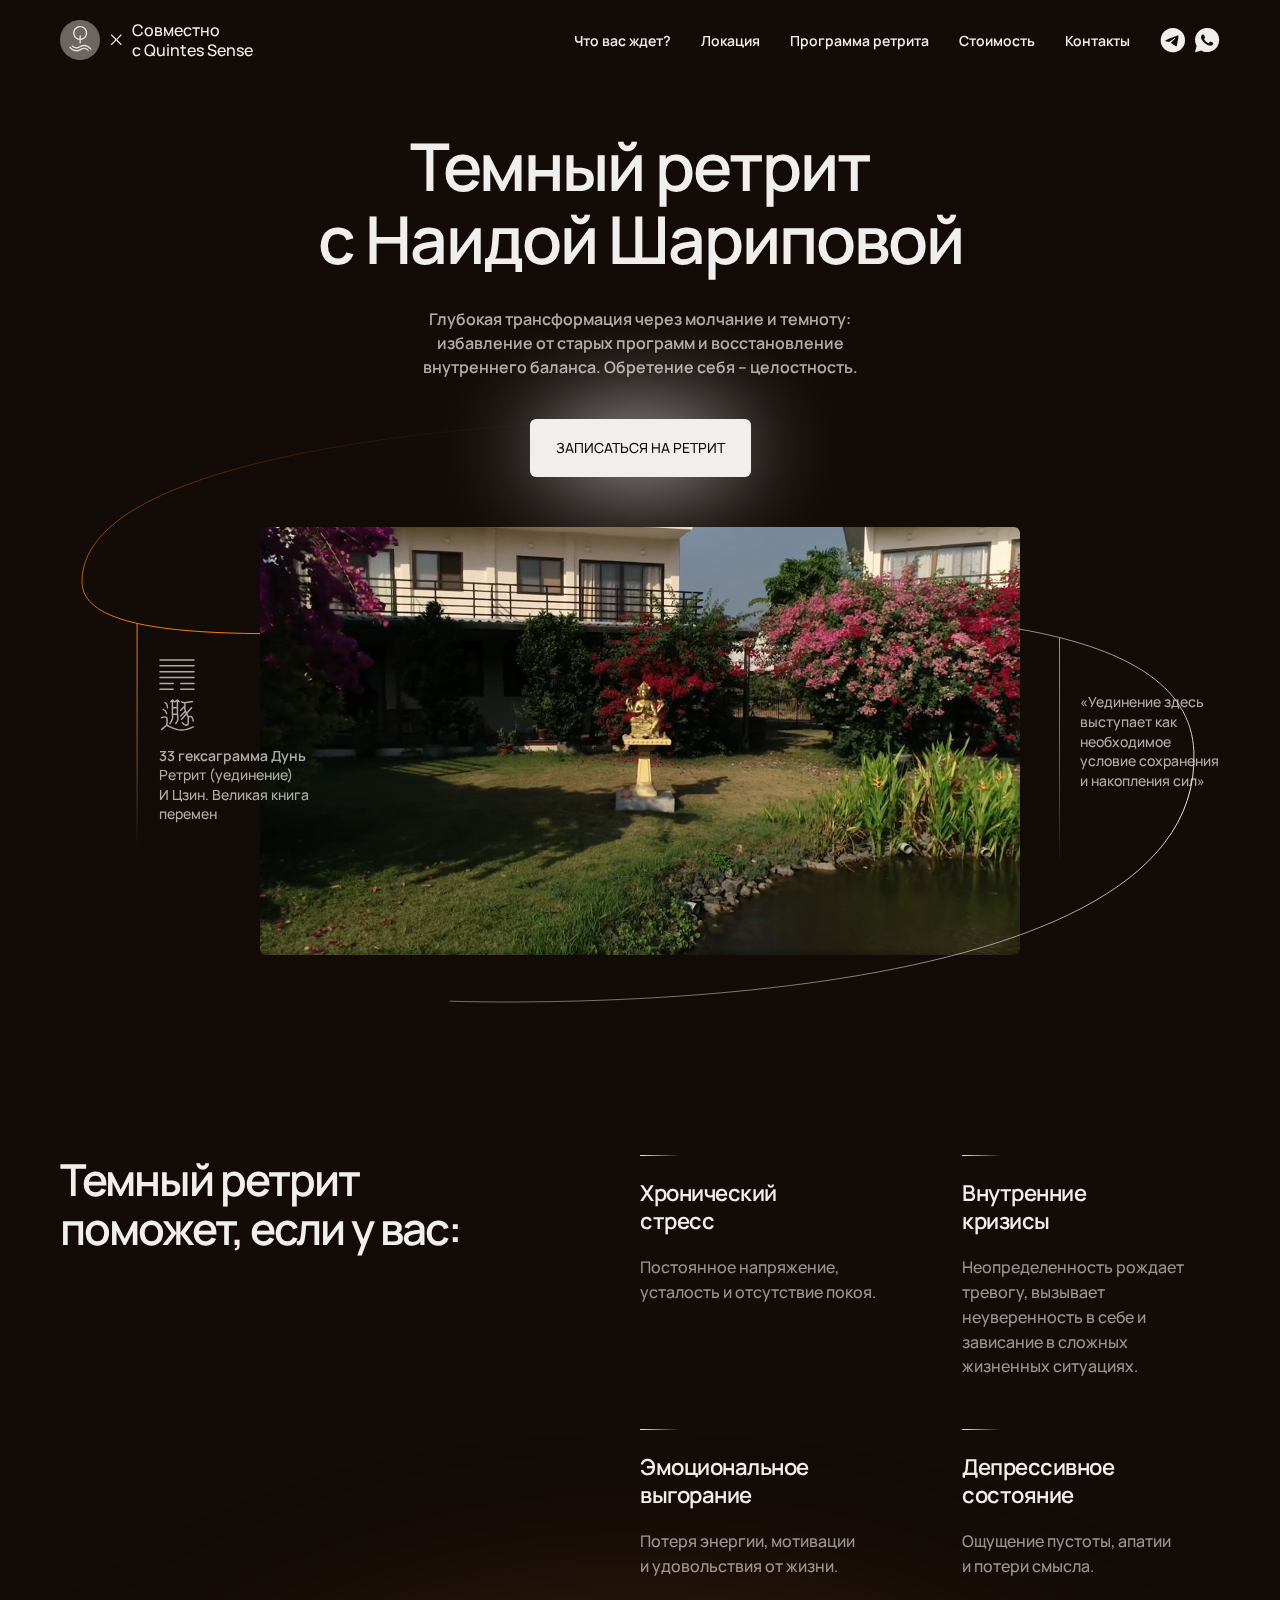
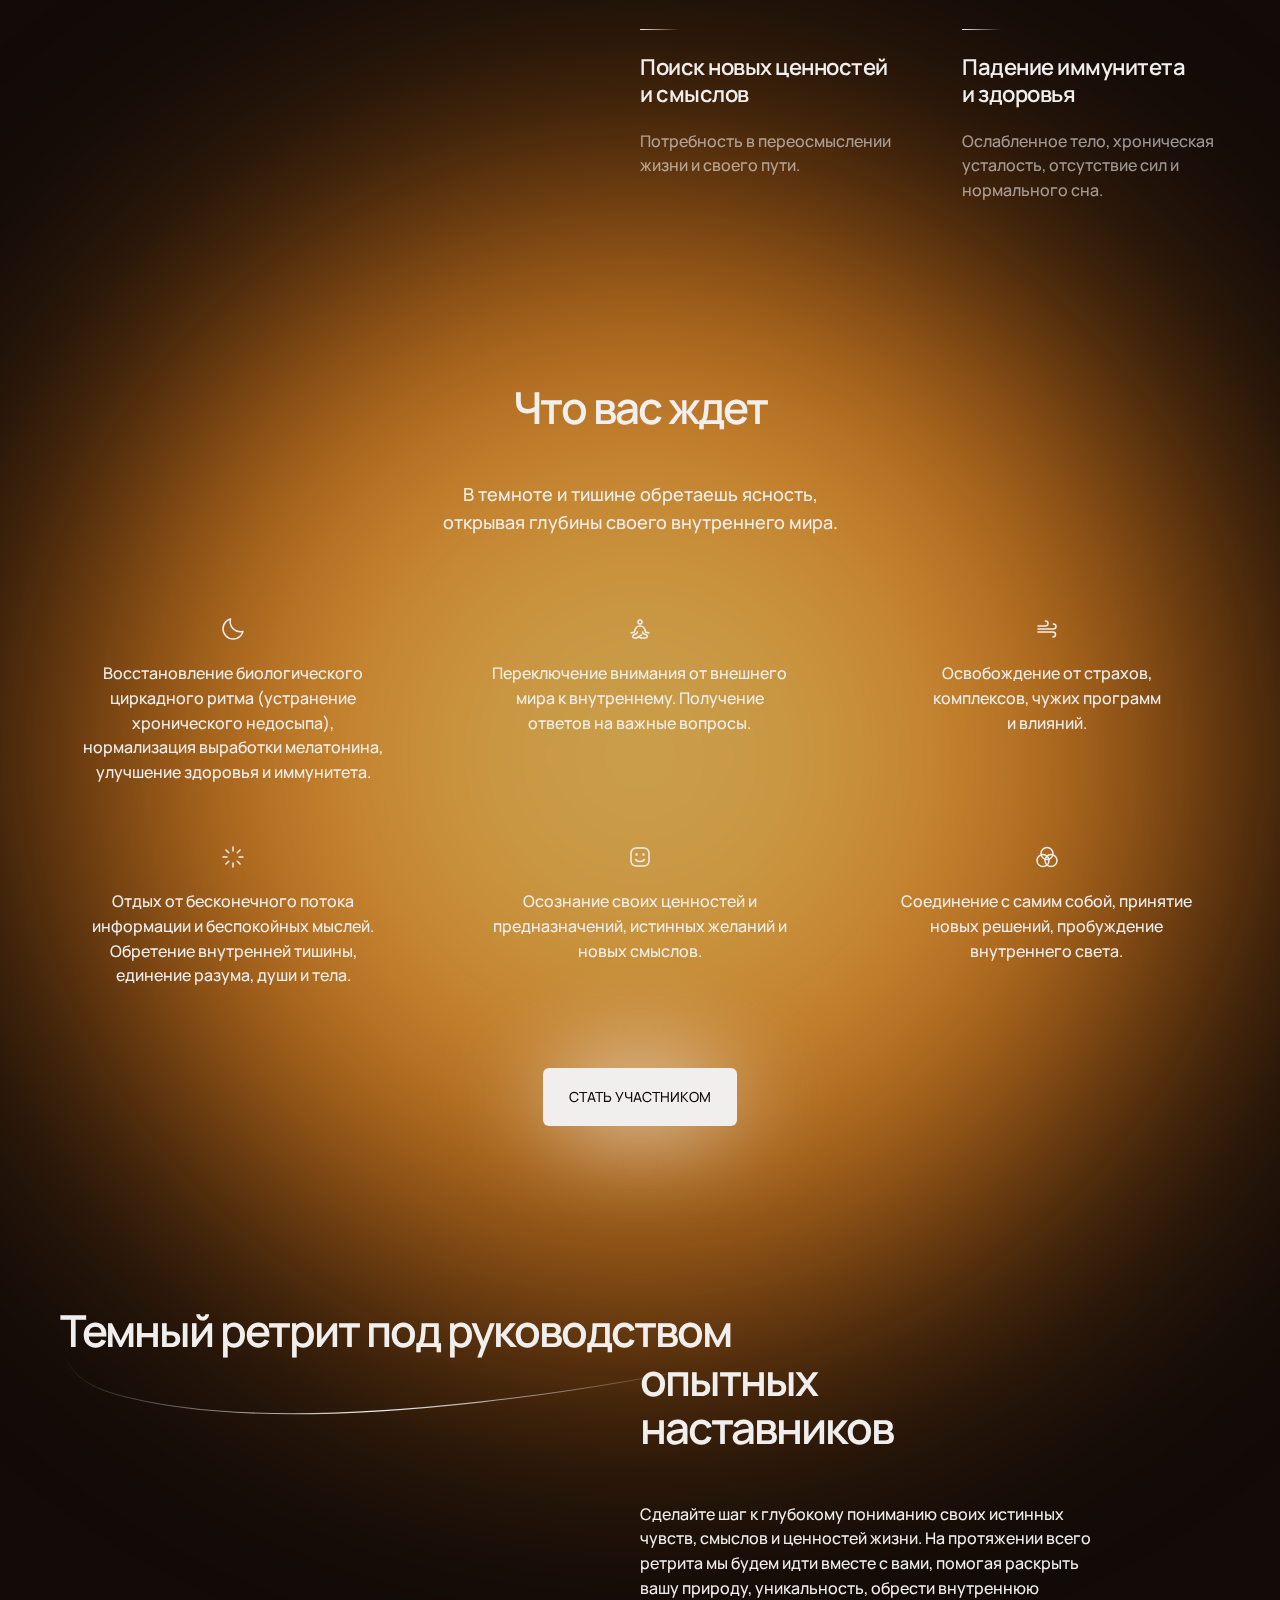
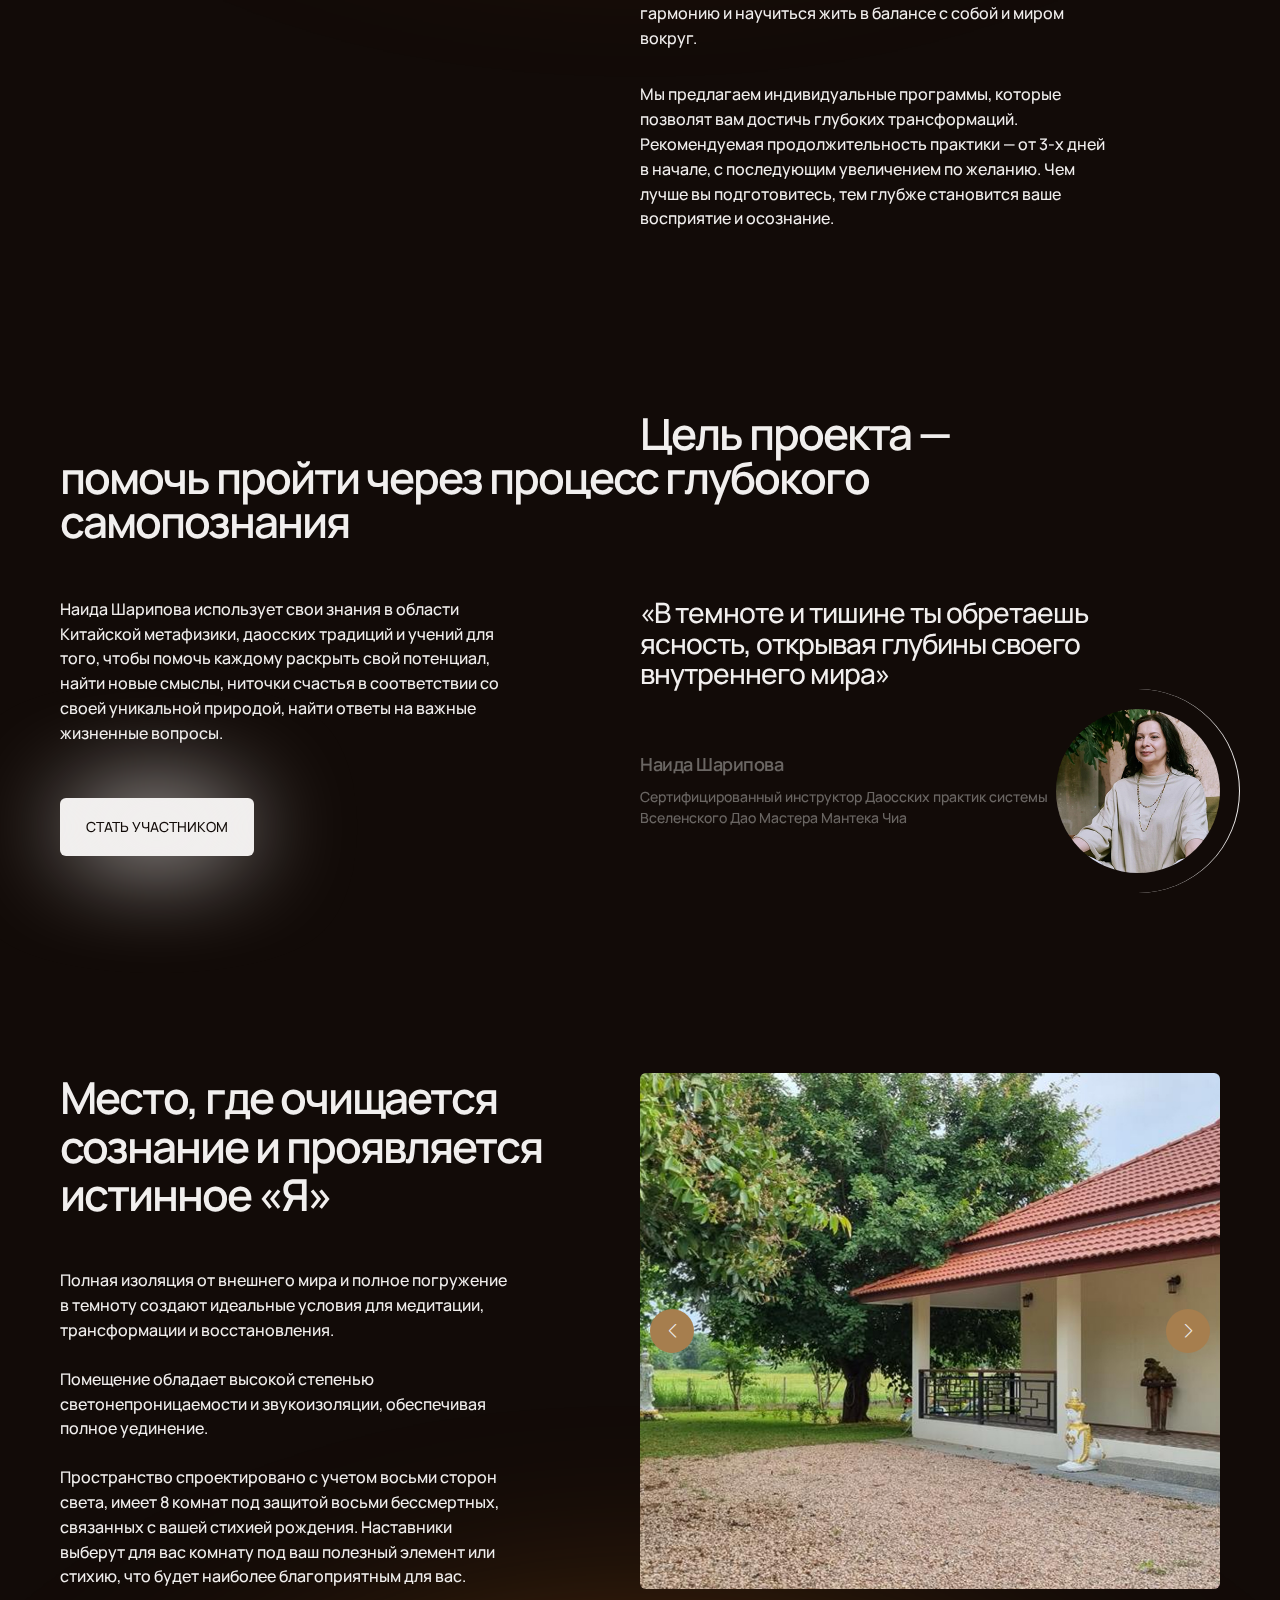
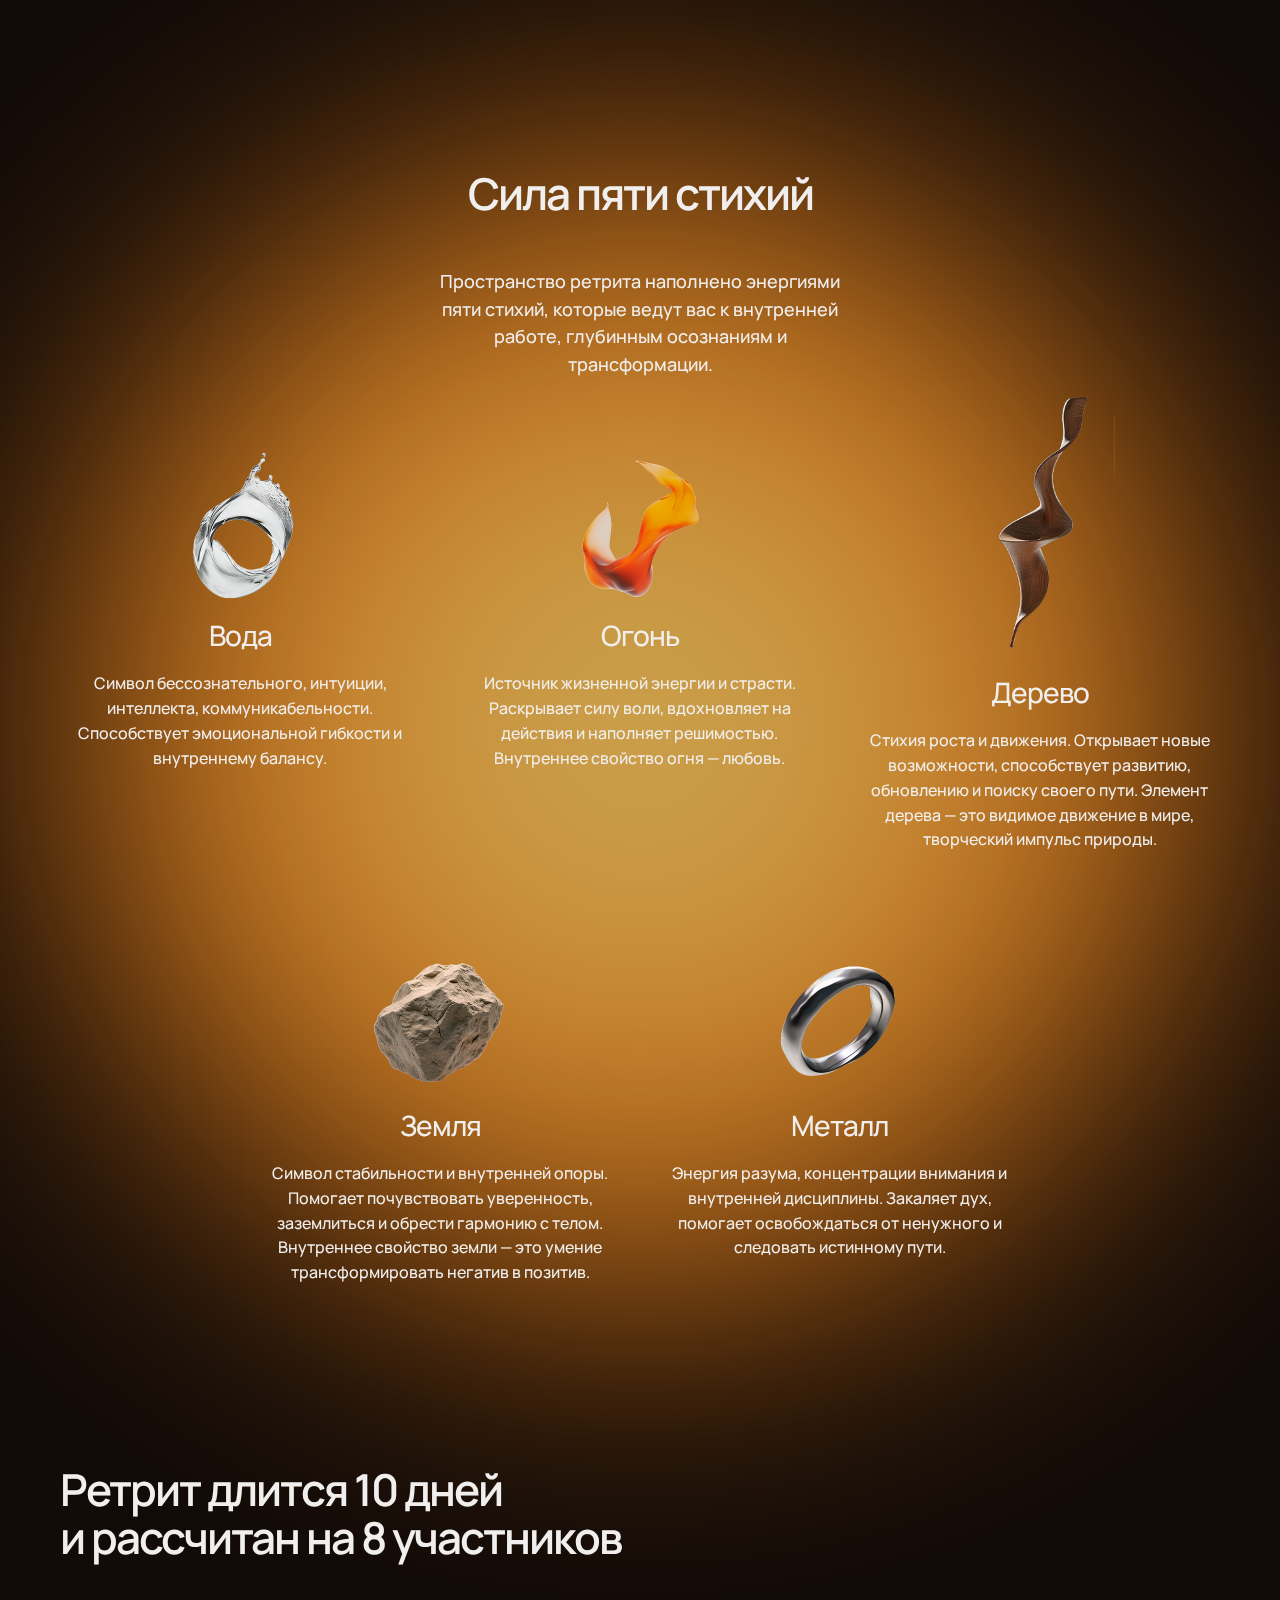
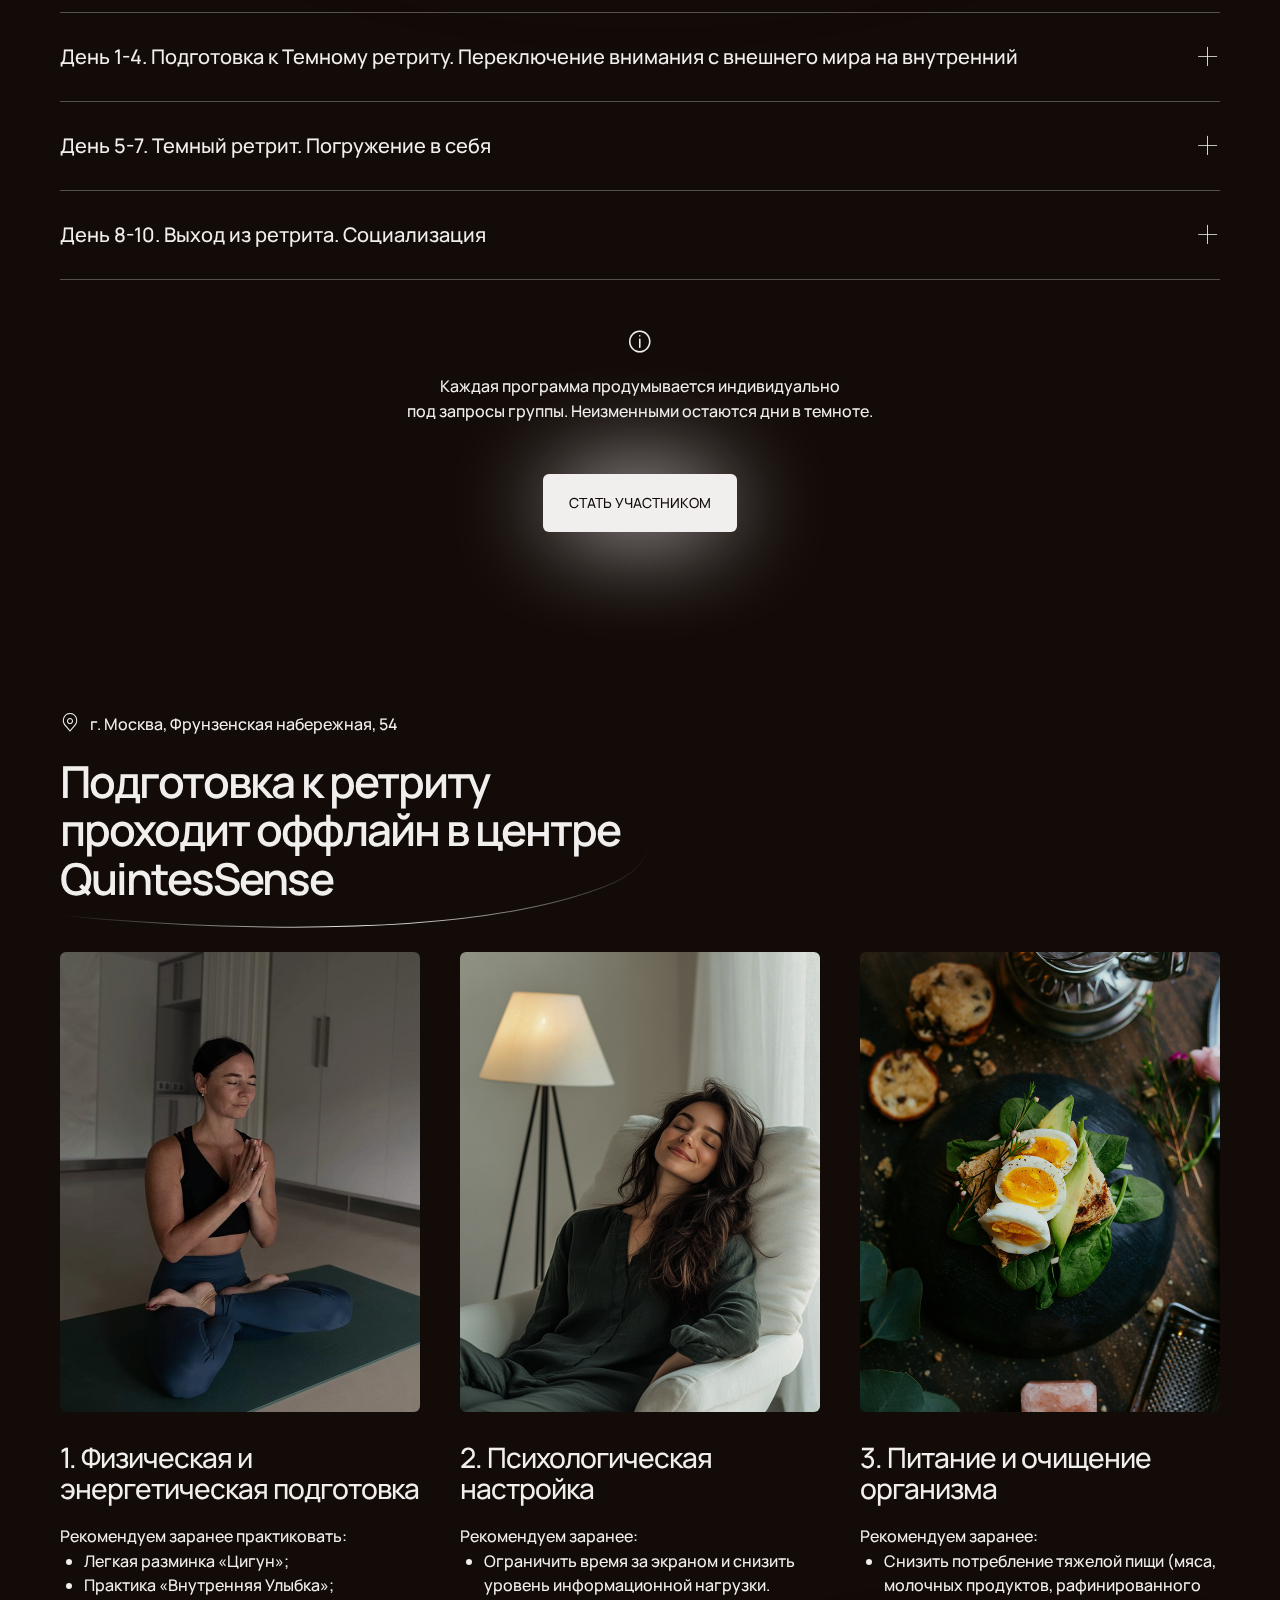
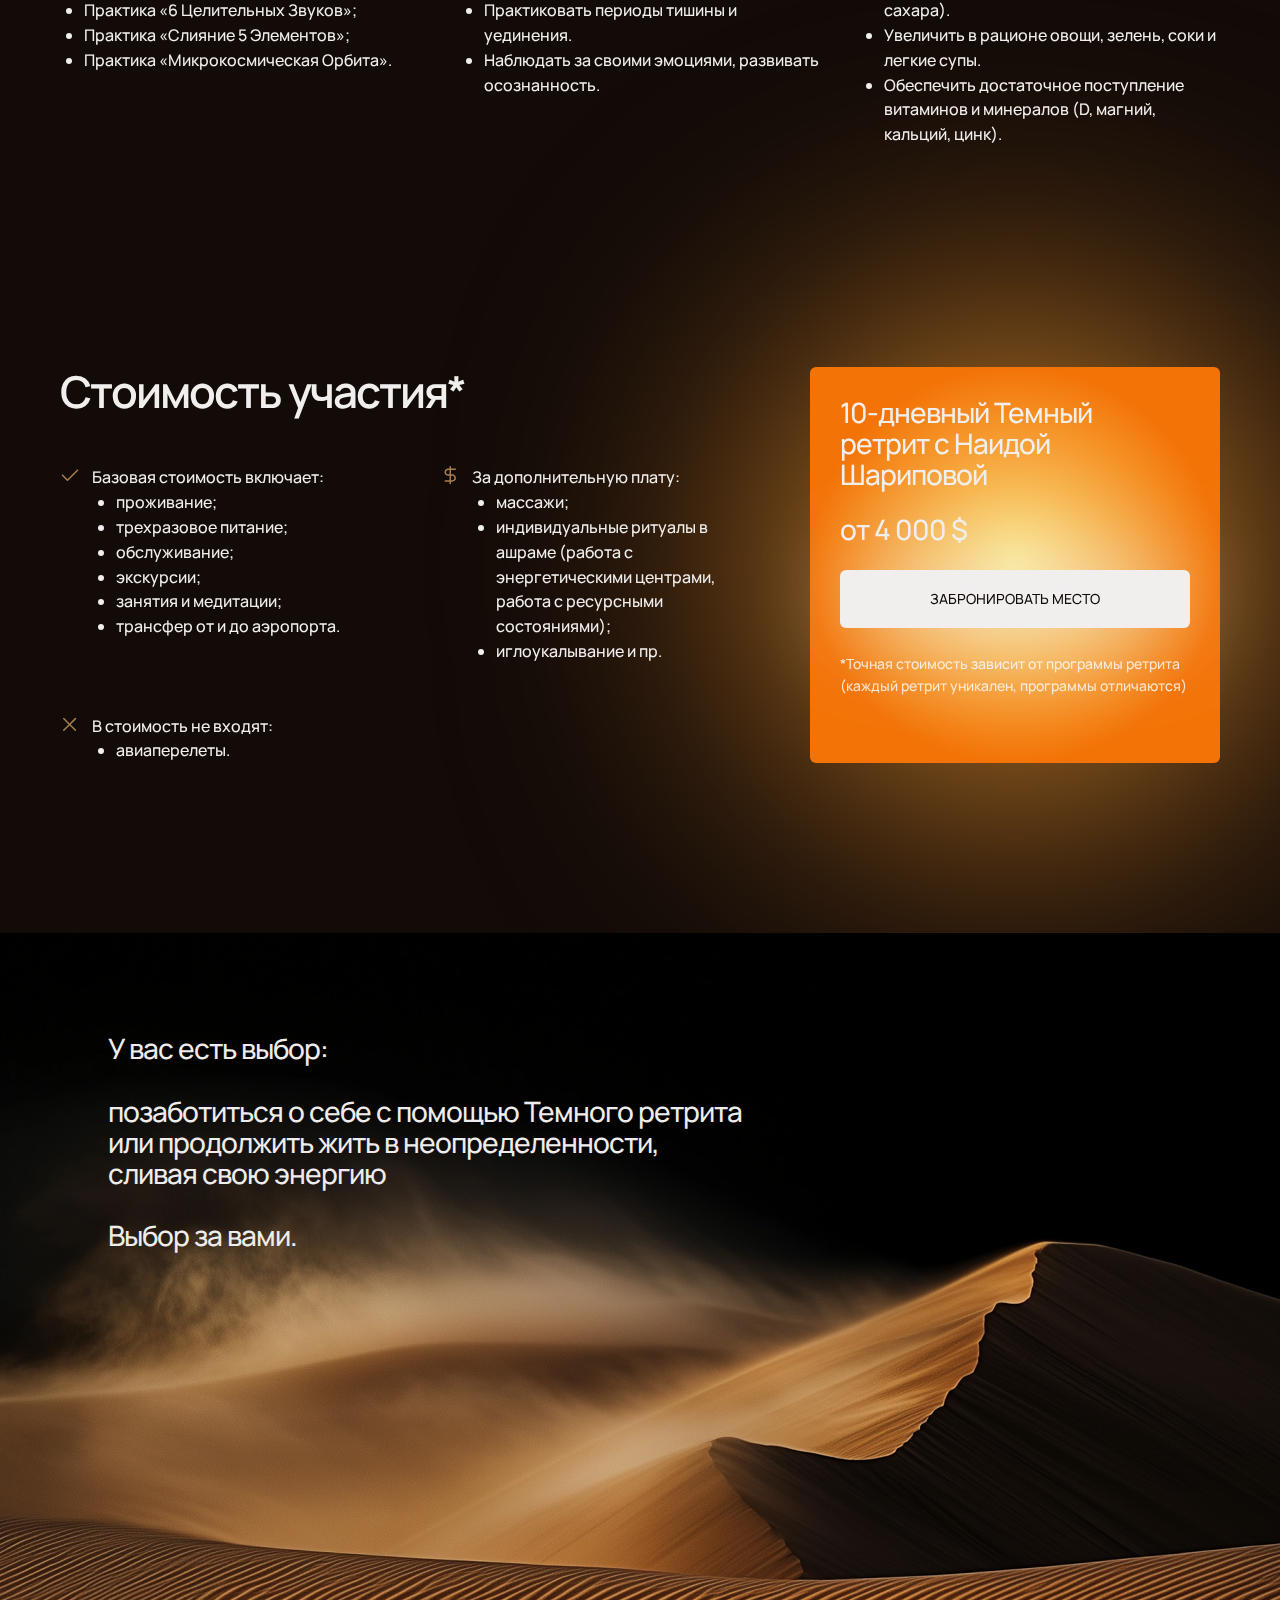
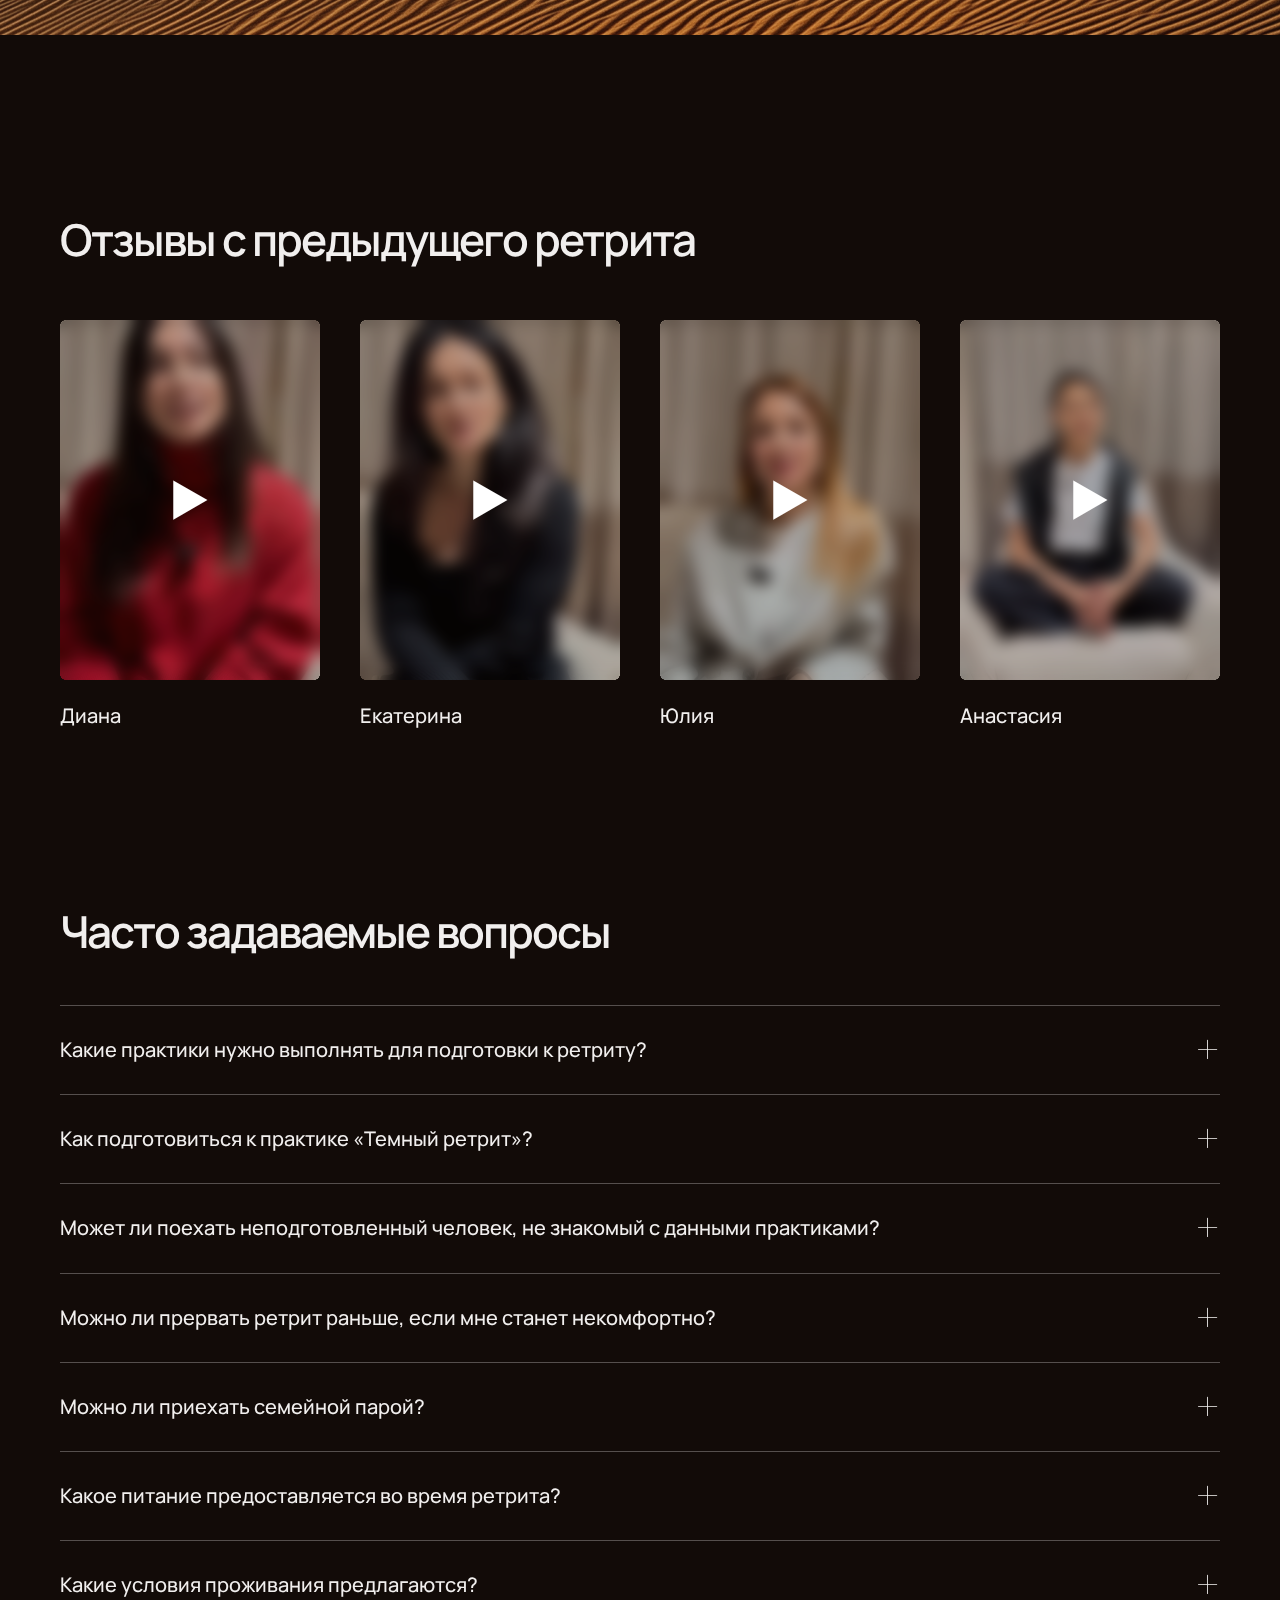
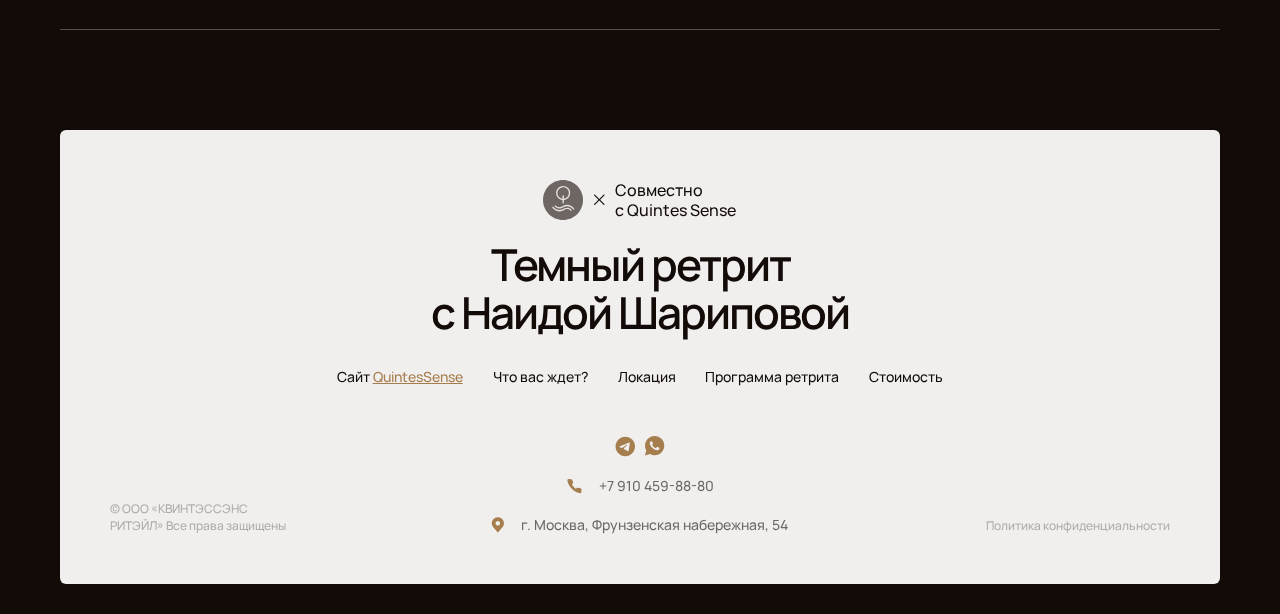
==== gulp-layout-retrit/index.html @ 72db2814 "add init commit" ====
<!DOCTYPE html>
<html lang="ru">
    <head>
    <title>Темный ретрит с Наидой Шариповой</title>
    <meta charset="UTF-8">
    <meta name="format-detection" content="telephone=no">
    <meta http-equiv="X-UA-Compatible" content="IE=edge">
    <meta name="viewport" content="width=device-width, initial-scale=1.0">

    <meta name="description" itemprop="description" content="Темный ретрит с Наидой Шариповой — уникальная программа, включающая медитации, практики и трансфер. Узнайте стоимость, программу и отзывы участников.">
    <meta name="keywords" itemprop="keywords" content="темный ретрит, ретрит с Наидой Шариповой, медитации, стоимость участия, программа ретрита, отзывы участников, трансфер, эксурсии, йога, духовные практики">

    <!-- favicon -->
    <link rel="icon" type="image/png" href="/favicon-96x96.png" sizes="96x96" />
    <link rel="icon" type="image/svg+xml" href="/favicon.svg" />
    <link rel="shortcut icon" href="/favicon.ico" />
    <link rel="apple-touch-icon" sizes="180x180" href="/apple-touch-icon.png" />
    <meta name="apple-mobile-web-app-title" content="Темный ретрит с Наидой Шариповой" />
    <link rel="manifest" href="/site.webmanifest" />
    <!-- favicon -->

    <!-- Open Graph  -->
    <meta property="og:type" content="business.business">
    <meta property="og:title" content="Темный ретрит с Наидой Шариповой">
    <meta property="og:description" content="Присоединяйтесь к уникальному темному ретриту с Наидой Шариповой. Погрузитесь в атмосферу медитаций и глубоких практик. Узнайте подробности на сайте.">
    <meta property="og:url" content="https://yourwebsite.com/retreat">
    <meta property="og:image" content="/OG.png">
    <meta property="og:image:width" content="1200">
    <meta property="og:image:height" content="627">
    <meta property="og:site_name" content="Темный ретрит с Наидой Шариповой">
    <meta property="og:locale" content="ru_RU">
    <!-- Open Graph  -->

    <!-- Twitter -->
    <meta property="twitter:card" content="summary_large_image">
    <meta property="twitter:title" content="Темный ретрит с Наидой Шариповой">
    <meta property="twitter:description" content="Узнайте все о темном ретрите с Наидой Шариповой. Программа, стоимость, локация и отзывы — всё на нашем сайте.">
    <meta property="twitter:site" content="@yourTwitterRetreat">
    <meta property="twitter:url" content="https://yourwebsite.com/retreat">
    <meta property="twitter:image:src" content="OG.png">
    <!-- Twitter -->

    <!-- plugnis -->
    <link rel="stylesheet" href="css/libs/swiper-bundle.min.css">
    <link rel="stylesheet" href="css/libs/fancybox.css">
    <!-- plugnis -->


    <link rel="stylesheet" href="css/reset.min.css">
    <link rel="stylesheet" href="css/style.min.css">

</head>
    <body>
        <section class="wrapper">
            <header class="header">
    <div class="header__container">
        <a href="/" class="header__logo logo">
            <img src="img/logo.svg" alt="Логотип Quintes Sense" class="logo__icon">
            <span class="logo__text icon-cross">Совместно с&nbsp;Quintes Sense</span>
        </a>
        <nav class="header__menu">
            <ul class="header__menu-list">
                <li class="header__menu-item"><a href="#waiting" class="header__menu-link">Что вас ждет?</a></li>
                <li class="header__menu-item"><a href="#place" class="header__menu-link">Локация</a></li>
                <li class="header__menu-item"><a href="#program" class="header__menu-link">Программа ретрита</a></li>
                <li class="header__menu-item"><a href="#price" class="header__menu-link">Стоимость</a></li>
                <li class="header__menu-item"><a href="#contacts" class="header__menu-link">Контакты</a></li>
            </ul>
            <div class="header__socials">
                <a href="" class="header__social icon-telegram"></a>
                <a href="" class="header__social icon-whatsapp"></a>
            </div>
        </nav>
        <button type="button" class="header__menu-toggler icon-menu">
            <span></span><span></span><span></span>
        </button>
    </div>
</header>
            <main class="page">
                <section class="promo">
                    <div class="promo__container">
                        <div class="promo__offer">
                            <h1 class="promo__title title-lg">Темный ретрит с&nbsp;Наидой Шариповой</h1>
                            <p class="promo__description">
                                Глубокая трансформация через молчание и темноту: избавление от старых программ и восстановление внутреннего баланса. Обретение себя – целостность.
                            </p>
                            <a href="#" class="promo__button btn btn-primary">Записаться на ретрит</a>
                        </div>
                        <div class="promo__bottom">
                            <div class="promo__text">
                                <div class="promo__iegorlyph">
                                    <img src="img/iegorlyph.svg" alt="Иероглиф">
                                </div>
                                <p class="promo__hexagram">
                                    <strong>33 гексаграмма Дунь</strong> Ретрит (уединение)<br>
                                    <em>И Цзин. Великая книга перемен</em>
                                </p>
                            </div>
                            <div class="promo__image">
                                <div class="promo__image-wrapper">
                                    <img src="img/promo.jpg" alt="Темный ретрит">
                                </div>
                            </div>
                            <div class="promo__quote">
                                <blockquote>
                                    «Уединение здесь выступает как необходимое условие сохранения и&nbsp;накопления сил»
                                </blockquote>
                            </div>
                        </div>
                    </div>
                </section>
                <section class="desc">
                    <div class="desc__container">
                        <h2 class="desc__title title">Темный ретрит поможет,&nbsp;если у вас:</h2>
                        <ul class="desc__list">
                            <li class="desc__item">
                                <h3 class="desc__subtitle title-sm">Хронический <br> стресс</h3>
                                <p class="desc__text text-block">Постоянное напряжение, усталость и отсутствие покоя.</p>
                            </li>
                            <li class="desc__item">
                                <h3 class="desc__subtitle title-sm">Внутренние <br> кризисы</h3>
                                <p class="desc__text text-block">Неопределенность рождает тревогу, вызывает неуверенность в себе и зависание в сложных жизненных&nbsp;ситуациях.</p>
                            </li>
                            <li class="desc__item">
                                <h3 class="desc__subtitle title-sm">Эмоциональное выгорание</h3>
                                <p class="desc__text text-block">Потеря энергии, мотивации и&nbsp;удовольствия от жизни.</p>
                            </li>
                            <li class="desc__item">
                                <h3 class="desc__subtitle title-sm">Депрессивное состояние</h3>
                                <p class="desc__text text-block">Ощущение пустоты, апатии и&nbsp;потери смысла.</p>
                            </li>
                            <li class="desc__item">
                                <h3 class="desc__subtitle title-sm">Поиск новых ценностей и смыслов</h3>
                                <p class="desc__text text-block">Потребность в переосмыслении жизни и своего пути.</p>
                            </li>
                            <li class="desc__item">
                                <h3 class="desc__subtitle title-sm">Падение иммунитета и&nbsp;здоровья</h3>
                                <p class="desc__text text-block">Ослабленное тело, хроническая усталость, отсутствие сил и нормального сна.</p>
                            </li>
                        </ul>
                    </div>
                </section>
                <section id="waiting" class="waiting blured">
                    <div class="waiting__container">
                        <h2 class="waiting__title title">Что вас ждет</h2>
                        <p class="waiting__description subtitle">
                            В темноте и тишине обретаешь ясность, открывая глубины своего внутреннего мира.
                        </p>
                        <ul class="waiting__list">
                            <li class="waiting__item">
                                <div class="waiting__icon">
                                    <img src="img/icons/moon.svg" alt="Иконка">
                                </div>
                                <p class="waiting__text text-block">
                                    Восстановление биологического циркадного ритма (устранение хронического недосыпа), нормализация выработки мелатонина, улучшение здоровья и иммунитета.
                                </p>
                            </li>
                            <li class="waiting__item">
                                <div class="waiting__icon">
                                    <img src="img/icons/meditation.svg" alt="Иконка">
                                </div>
                                <p class="waiting__text text-block">
                                    Переключение внимания от внешнего мира к внутреннему. Получение ответов на важные вопросы.
                                </p>
                            </li>
                            <li class="waiting__item">
                                <div class="waiting__icon">
                                    <img src="img/icons/wind.svg" alt="Иконка">
                                </div>
                                <p class="waiting__text text-block">
                                    Освобождение от страхов, комплексов, чужих программ и&nbsp;влияний.
                                </p>
                            </li>
                            <li class="waiting__item">
                                <div class="waiting__icon">
                                    <img src="img/icons/loading.svg" alt="Иконка">
                                </div>
                                <p class="waiting__text text-block">
                                    Отдых от бесконечного потока информации и беспокойных мыслей. Обретение внутренней тишины, единение разума, души и тела.
                                </p>
                            </li>
                            <li class="waiting__item">
                                <div class="waiting__icon">
                                    <img src="img/icons/smile.svg" alt="Иконка">
                                </div>
                                <p class="waiting__text text-block">
                                    Осознание своих ценностей и предназначений, истинных желаний и новых смыслов.
                                </p>
                            </li>
                            <li class="waiting__item">
                                <div class="waiting__icon">
                                    <img src="img/icons/compound.svg" alt="Иконка">
                                </div>
                                <p class="waiting__text text-block">
                                    Соединение с самим собой, принятие новых решений, пробуждение внутреннего света.
                                </p>
                            </li>
                        </ul>
                        <a href="#" class="waiting__button btn btn-primary">Стать участником</a>
                    </div>
                </section>
                <section class="dark-retrit">
                    <div class="dark-retrit__container">
                        <h2 class="dark-retrit__title title">Темный ретрит под&nbsp;руководством <span>опытных</span> <span>наставников</span></h2>
                        <div class="dark-retrit__description text-block">
                            <p class="dark-retrit__text">
                                Сделайте шаг к глубокому пониманию своих истинных чувств, смыслов и ценностей жизни. На протяжении всего ретрита мы будем идти вместе с вами, помогая раскрыть вашу природу, уникальность, обрести внутреннюю гармонию и научиться жить в балансе с собой и миром вокруг.
                            </p>
                            <p class="dark-retrit__text">
                                Мы предлагаем индивидуальные программы, которые позволят вам достичь глубоких трансформаций. Рекомендуемая продолжительность практики — от 3-х дней в начале, с последующим увеличением по желанию. Чем лучше вы подготовитесь, тем глубже становится ваше восприятие и осознание.
                            </p>
                        </div>
                    </div>
                </section>
                <section class="goal">
                    <div class="goal__container">
                        <h2 class="goal__title title">Цель проекта — помочь&nbsp;пройти через процесс глубокого <span>самопознания</span></h2>
                        <div class="goal__content">
                            <div class="goal__column">
                                <p class="goal__text text-block">
                                    Наида Шарипова использует свои знания в области Китайской метафизики, даосских традиций и учений для того, чтобы помочь каждому раскрыть свой потенциал, найти новые смыслы, ниточки счастья в соответствии
                                    со своей уникальной природой, найти ответы на важные жизненные вопросы.
                                </p>
                                <a href="" class="goal__button btn btn-primary">Стать участником</a>
                            </div>
                            <div class="goal__column">
                                <blockquote class="goal__quote title-md">
                                    «В темноте и тишине ты обретаешь ясность, открывая глубины своего внутреннего мира»
                                </blockquote>
                                <div class="goal__author">
                                    <div class="goal__author-main">
                                        <p class="goal__author-name">Наида Шарипова</p>
                                        <p class="goal__author-description">
                                            Сертифицированный инструктор Даосских практик системы Вселенского Дао Мастера Мантека Чиа
                                        </p>
                                    </div>
                                    <div class="goal__author-image">
                                        <img src="img/naida-sharipova.jpg" alt="Фотография Наиды Шариповой" class="cover-image">
                                    </div>
                                </div>
                            </div>
                        </div>
                    </div>
                </section>
                <section id="place" class="place">
                    <div class="place__container">
                        <div class="place__content">
                            <div class="place__text">
                                <h2 class="place__title title">
                                    Место, где очищается сознание <br> и проявляется истинное «Я»
                                </h2>
                                <div class="place__description text-block">
                                    <p class="place__description-item">
                                        Полная изоляция от внешнего мира и полное погружение в темноту создают идеальные условия для медитации, трансформации и восстановления.
                                    </p>
                                    <p class="place__description-item">
                                        Помещение обладает высокой степенью светонепроницаемости и звукоизоляции, обеспечивая полное уединение.
                                    </p>
                                    <p class="place__description-item">
                                        Пространство спроектировано с учетом восьми сторон света, имеет 8 комнат под защитой восьми бессмертных, связанных с вашей стихией рождения. Наставники выберут для вас комнату под ваш полезный элемент или стихию, что будет наиболее благоприятным для вас.
                                    </p>
                                </div>
                            </div>
                            <div class="place__slider swiper">
                                <div class="swiper-wrapper">
                                    <div class="place__slide swiper-slide">
                                        <img src="img/place.jpg" alt="Помещение для ретрита" class="place__img cover-image">
                                    </div>
                                    <div class="place__slide swiper-slide">
                                        <img src="img/place.jpg" alt="Помещение для ретрита" class="place__img cover-image">
                                    </div>
                                    <div class="place__slide swiper-slide">
                                        <img src="img/place.jpg" alt="Помещение для ретрита" class="place__img cover-image">
                                    </div>
                                </div>
                                <button type="button" class="place__prev swiper-button-prev"></button>
                                <button type="button" class="place__next swiper-button-next"></button>
                            </div>
                        </div>
                    </div>
                </section>
                <section class="elements blured">
                    <div class="elements__container">
                        <h2 class="elements__title title">Сила пяти стихий</h2>
                        <p class="elements__description subtitle">
                            Пространство ретрита наполнено энергиями пяти стихий, которые ведут вас к внутренней работе, глубинным осознаниям и трансформации.
                        </p>
                        <ul class="elements__list">
                            <li class="elements__item">
                                <div class="elements__icon">
                                    <img src="img/elements/water.png" alt="Иконка">
                                </div>
                                <h3 class="elements__name title-md">Вода</h3>
                                <p class="elements__text text-block">
                                    Символ бессознательного, интуиции, интеллекта, коммуникабельности. Способствует эмоциональной гибкости и внутреннему балансу.
                                </p>
                            </li>
                            <li class="elements__item">
                                <div class="elements__icon">
                                    <img src="img/elements/fire.png" alt="Иконка">
                                </div>
                                <h3 class="elements__name title-md">Огонь</h3>
                                <p class="elements__text text-block">
                                    Источник жизненной энергии и страсти. Раскрывает силу воли, вдохновляет на действия и наполняет решимостью. Внутреннее свойство огня — любовь.
                                </p>
                            </li>
                            <li class="elements__item">
                                <div class="elements__icon elements__icon--lg">
                                    <img src="img/elements/wood.png" alt="Иконка">
                                </div>
                                <h3 class="elements__name title-md">Дерево</h3>
                                <p class="elements__text text-block">
                                    Стихия роста и движения. Открывает новые возможности, способствует развитию, обновлению и поиску своего пути. Элемент дерева — это видимое движение в мире, творческий импульс природы.
                                </p>
                            </li>
                            <li class="elements__item">
                                <div class="elements__icon">
                                    <img src="img/elements/rock.png" alt="Иконка">
                                </div>
                                <h3 class="elements__name title-md">Земля</h3>
                                <p class="elements__text text-block">
                                    Символ стабильности и внутренней опоры. Помогает почувствовать уверенность, заземлиться и обрести гармонию с телом. Внутреннее свойство земли — это умение трансформировать негатив в позитив.
                                </p>
                            </li>
                            <li class="elements__item">
                                <div class="elements__icon">
                                    <img src="img/elements/metal.png" alt="Иконка">
                                </div>
                                <h3 class="elements__name title-md">Металл</h3>
                                <p class="elements__text text-block">
                                    Энергия разума, концентрации внимания и внутренней дисциплины. Закаляет дух, помогает освобождаться от ненужного и следовать истинному пути.
                                </p>
                            </li>
                        </ul>
                    </div>
                </section>
                <section id="program" class="roadmap">
                    <div class="roadmap__container">
                        <h2 class="roadmap__title title">Ретрит длится 10 дней <br> и рассчитан на&nbsp;8&nbsp;участников</h2>
                        <ul class="roadmap__list spollers" data-spollers>
                            <li class="spollers__item">
                                <button class="spollers__button" data-spoller>День 1-4. Подготовка к Темному ретриту. Переключение внимания с внешнего мира на внутренний</button>
                                <p class="spollers__text">Lorem ipsum dolor sit, amet consectetur adipisicing elit. Rem quis, deleniti ducimus vero eius incidunt perferendis ipsam sed aliquid. Reprehenderit dolores iure corporis dicta dolore esse velit ratione quasi itaque?</p>
                            </li>
                            <li class="spollers__item">
                                <button class="spollers__button" data-spoller>День 5-7. Темный ретрит. Погружение в себя</button>
                                <p class="spollers__text">Lorem ipsum dolor sit amet consectetur adipisicing elit. Minus officiis ipsam obcaecati, vero praesentium nesciunt eligendi omnis, dolore ratione ab voluptate animi laudantium repellat aut asperiores suscipit rem? Iste, qui.</p>
                            </li>
                            <li class="spollers__item">
                                <button class="spollers__button" data-spoller>День 8-10. Выход из ретрита. Социализация</button>
                                <p class="spollers__text">Lorem ipsum dolor sit amet consectetur adipisicing elit. Consectetur officiis, quas distinctio recusandae consequuntur ducimus totam sequi odit. Corrupti minus ea neque, distinctio quibusdam maiores dolorem dolorum at expedita. Eum.</p>
                            </li>
                        </ul>
                        <div class="roadmap__info">
                            <p class="roadmap__description icon-info text-block">
                                Каждая программа продумывается индивидуально под&nbsp;запросы группы. Неизменными остаются дни в темноте.
                            </p>
                            <a href="#" class="roadmap__btn btn btn-primary">Стать участником</a>
                        </div>
                    </div>
                </section>
                <section class="preparation">
                    <div class="preparation__container">
                        <address class="preparation__address icon-location text-block">г. Москва, Фрунзенская набережная, 54</address>
                        <h2 class="preparation__title title">Подготовка к ретриту проходит оффлайн в&nbsp;центре QuintesSense</h2>
                        <ul class="preparation__list">
                            <li class="preparation__item">
                                <div class="preparation__image">
                                    <img src="img/preparation/01.png" class="cover-image" alt="Фото подготовки">
                                </div>
                                <h3 class="preparation__subtitle title-md">1. Физическая и энергетическая подготовка</h3>
                                <p class="preparation__text text-block">Рекомендуем заранее практиковать:</p>
                                <ul class="preparation__sublist text-block">
                                    <li class="preparation__subitem">Легкая разминка «Цигун»;</li>
                                    <li class="preparation__subitem">Практика «Внутренняя Улыбка»;</li>
                                    <li class="preparation__subitem">Практика «6 Целительных Звуков»;</li>
                                    <li class="preparation__subitem">Практика «Слияние 5 Элементов»;</li>
                                    <li class="preparation__subitem">Практика «Микрокосмическая Орбита».</li>
                                </ul>
                            </li>
                            <li class="preparation__item">
                                <div class="preparation__image">
                                    <img src="img/preparation/02.jpg" class="cover-image" alt="Фото подготовки">
                                </div>
                                <h3 class="preparation__subtitle title-md">2. Психологическая настройка</h3>
                                <p class="preparation__text text-block">Рекомендуем заранее:</p>
                                <ul class="preparation__sublist text-block">
                                    <li class="preparation__subitem">Ограничить время за экраном и снизить уровень информационной нагрузки.</li>
                                    <li class="preparation__subitem">Практиковать периоды тишины и уединения.</li>
                                    <li class="preparation__subitem">Наблюдать за своими эмоциями, развивать осознанность.</li>
                                </ul>
                            </li>
                            <li class="preparation__item">
                                <div class="preparation__image">
                                    <img src="img/preparation/03.jpg" class="cover-image" alt="Фото подготовки">
                                </div>
                                <h3 class="preparation__subtitle title-md">3. Питание и очищение организма</h3>
                                <p class="preparation__text text-block">Рекомендуем заранее:</p>
                                <ul class="preparation__sublist text-block">
                                    <li class="preparation__subitem">Снизить потребление тяжелой пищи (мяса, молочных продуктов, рафинированного сахара).</li>
                                    <li class="preparation__subitem">Увеличить в рационе овощи, зелень, соки и легкие супы.</li>
                                    <li class="preparation__subitem">Обеспечить достаточное поступление витаминов и минералов (D, магний, кальций, цинк).</li>
                                </ul>
                            </li>
                        </ul>
                    </div>
                </section>
                <section id="price" class="price">
                    <div class="price__container">
                        <div class="price__body">
                            <div class="price__main">
                                <h2 class="price__title title">Стоимость участия*</h2>
                                <ul class="price__list text-block">
                                    <li class="price__item icon-check">
                                        <p class="price__text">Базовая стоимость включает:</p>
                                        <ul class="price__sublist">
                                            <li class="price__subitem">проживание;</li>
                                            <li class="price__subitem">трехразовое питание;</li>
                                            <li class="price__subitem">обслуживание;</li>
                                            <li class="price__subitem">экскурсии;</li>
                                            <li class="price__subitem">занятия и медитации;</li>
                                            <li class="price__subitem">трансфер от и до аэропорта.</li>
                                        </ul>
                                    </li>
                                    <li class="price__item icon-dollar">
                                        <p class="price__text">За дополнительную плату:</p>
                                        <ul class="price__sublist">
                                            <li class="price__subitem">массажи;</li>
                                            <li class="price__subitem">индивидуальные ритуалы в ашраме (работа с энергетическими центрами, работа с ресурсными состояниями);</li>
                                            <li class="price__subitem">иглоукалывание и пр.</li>
                                        </ul>
                                    </li>
                                    <li class="price__item icon-cross">
                                        <p class="price__text">В стоимость не входят:</p>
                                        <ul class="price__sublist">
                                            <li class="price__subitem">авиаперелеты.</li>
                                        </ul>
                                    </li>
                                </ul>
                            </div>
                            <div class="price__side">
                                <h3 class="price__subtitle title-md">10-дневный Темный <br> ретрит с Наидой Шариповой</h3>
                                <div class="price__amount title-md">от 4 000 $</div>
                                <a href="" class="btn btn-primary price__btn">Забронировать место</a>
                                <p class="price__note">
                                    *Точная стоимость зависит от программы ретрита (каждый ретрит уникален, программы отличаются)
                                </p>
                            </div>
                        </div>
                    </div>
                </section>
                <section class="banner">
                    <div class="banner__container">
                        <div class="banner__tagline title-md">
                            <div class="banner__tagline-row">
                                У вас есть выбор:
                            </div>
                            <div class="banner__tagline-row">
                                позаботиться о себе с помощью Темного ретрита или продолжить жить в неопределенности, сливая свою энергию
                            </div>
                            <div class="banner__tagline-row">
                                Выбор за вами.
                            </div>
                        </div>
                    </div>
                </section>
                <div class="reviews">
                    <div class="reviews__container">
                        <h2 class="reviews__title title">Отзывы с предыдущего ретрита</h2>
                        <div class="swiper reviews__slider">
                            <div class="swiper-wrapper">
                                <div class="swiper-slide reviews__slide">
                                    <a href="" class="reviews__link icon-play">
                                        <img src="img/reviews/diana.jpg" alt="Постер отзыва" class="reviews__image">
                                    </a>
                                    <p class="reviews__author">Диана</p>
                                </div>
                                <div class="swiper-slide reviews__slide">
                                    <a href="" class="reviews__link icon-play">
                                        <img src="img/reviews/ekaterina.jpg" alt="Постер отзыва" class="reviews__image">
                                    </a>
                                    <p class="reviews__author">Екатерина</p>
                                </div>
                                <div class="swiper-slide reviews__slide">
                                    <a href="" class="reviews__link icon-play">
                                        <img src="img/reviews/julia.jpg" alt="Постер отзыва" class="reviews__image">
                                    </a>
                                    <p class="reviews__author">Юлия</p>
                                </div>
                                <div class="swiper-slide reviews__slide">
                                    <a href="" class="reviews__link icon-play">
                                        <img src="img/reviews/anastasia.jpg" alt="Постер отзыва" class="reviews__image">
                                    </a>
                                    <p class="reviews__author">Анастасия</p>
                                </div>
                            </div>
                        </div>
                    </div>
                </div>
                <section class="faq">
                    <div class="faq__container">
                        <h2 class="faq__title title">Часто задаваемые вопросы</h2>
                        <ul class="faq__list spollers" data-spollers>
                            <li class="spollers__item">
                                <button class="spollers__button" data-spoller>Какие практики нужно выполнять для подготовки к ретриту?</button>
                                <p class="spollers__text">Lorem ipsum dolor sit amet consectetur, adipisicing elit. Atque facilis odit magnam, perspiciatis quae ullam tenetur ut id obcaecati veniam? Sunt nemo quisquam quam consequatur delectus eveniet minima placeat! Deserunt!</p>
                            </li>
                            <li class="spollers__item">
                                <button class="spollers__button" data-spoller>Как подготовиться к практике «Темный ретрит»?</button>
                                <p class="spollers__text">Lorem ipsum dolor sit amet consectetur adipisicing elit. Officiis, ab. Omnis reiciendis facilis nulla alias maiores in veniam, illo hic labore. Suscipit et asperiores voluptatum nesciunt facere beatae quis ea!</p>
                            </li>
                            <li class="spollers__item">
                                <button class="spollers__button" data-spoller>Может ли поехать неподготовленный человек, не знакомый с данными практиками?</button>
                                <p class="spollers__text">Lorem ipsum dolor sit amet consectetur adipisicing elit. Similique magnam dolor ratione quasi, dignissimos reprehenderit explicabo numquam iure vero animi nisi provident aliquam consequatur quas officia qui recusandae. Eos, debitis.</p>
                            </li>
                            <li class="spollers__item">
                                <button class="spollers__button" data-spoller>Можно ли прервать ретрит раньше, если мне станет некомфортно?</button>
                                <p class="spollers__text">Lorem ipsum dolor sit amet consectetur adipisicing elit. Dolorem ex quam, vero itaque enim perferendis illo soluta eaque aliquid, reprehenderit voluptates! Facilis explicabo doloremque fugit aut aperiam neque animi cum!</p>
                            </li>
                            <li class="spollers__item">
                                <button class="spollers__button" data-spoller>Можно ли приехать семейной парой?</button>
                                <p class="spollers__text">Lorem ipsum dolor sit amet consectetur adipisicing elit. Incidunt aliquid beatae corporis error optio accusantium, consectetur voluptatum ex. Laboriosam dolore ab alias? Esse tenetur, consequuntur eveniet atque recusandae a soluta!</p>
                            </li>
                            <li class="spollers__item">
                                <button class="spollers__button" data-spoller>Какое питание предоставляется во время ретрита?</button>
                                <p class="spollers__text">Lorem ipsum, dolor sit amet consectetur adipisicing elit. Ipsum eos iste saepe laudantium maxime reprehenderit eligendi doloribus. Inventore, unde. Delectus, reprehenderit eaque deserunt animi mollitia aperiam tempore rerum culpa expedita.</p>
                            </li>
                            <li class="spollers__item">
                                <button class="spollers__button" data-spoller>Какие условия проживания предлагаются?</button>
                                <p class="spollers__text">Lorem ipsum dolor sit amet consectetur adipisicing elit. Autem facilis eaque aspernatur fuga, aperiam sint harum praesentium reprehenderit alias est! Repudiandae quia odit sapiente aspernatur ut doloribus excepturi, sunt eos.</p>
                            </li>
                        </ul>
                    </div>
                </section>
            </main>
            <footer class="footer">
    <div class="footer__container">
        <div class="footer__body">
            <a href="/" class="footer__logo logo">
                <img src="img/logo.svg" alt="Логотип Quintes Sense" class="logo__icon">
                <span class="logo__text icon-cross">Совместно с&nbsp;Quintes Sense</span>
            </a>
            <h2 class="footer__title title">Темный ретрит с&nbsp;Наидой Шариповой</h2>
            <nav class="footer__menu">
                <ul class="footer__menu-list">
                    <li class="footer__menu-item"><a href="https://qsense.ru/" target="_blank" class="footer__menu-link">Сайт <span>QuintesSense</span></a></li>
                    <li class="footer__menu-item"><a href="#waiting" class="footer__menu-link">Что вас ждет?</a></li>
                    <li class="footer__menu-item"><a href="#place" class="footer__menu-link">Локация</a></li>
                    <li class="footer__menu-item"><a href="#program" class="footer__menu-link">Программа ретрита</a></li>
                    <li class="footer__menu-item"><a href="#price" class="footer__menu-link">Стоимость</a></li>
                </ul>
            </nav>
            <div class="footer__bottom">
                <div class="footer__privacy">
                    © ООО «КВИНТЭССЭНС РИТЭЙЛ» Все права защищены
                </div>
                <div id="contacts" class="footer__main">
                    <div class="footer__socials">
                        <a href="" class="footer__social icon-telegram"></a>
                        <a href="" class="footer__social icon-whatsapp"></a>
                    </div>
                    <a href="tel:+79104598880" class="footer__phone icon-phone">+7 910 459-88-80</a>
                    <address class="footer__address icon-location-fill">г. Москва, Фрунзенская набережная, 54</address>
                </div>
                <a href="" class="footer__privacy-policy">Политика конфиденциальности</a>
            </div>
        </div>
    </div>
</footer>

            <!-- plugnis -->
<script src="js/libs/swiper-bundle.min.js"></script>
<script src="js/libs/fancybox.umd.js"></script>
<!-- plugnis -->

<script src="js/app.min.js"></script>
    </body>
</html>
---- gulp-layout-retrit/css/style.min.css ----
@font-face {
  font-family: "Inter";
  font-display: swap;
  src: url("../fonts/Inter-Regular.woff2") format("woff2"), url("../fonts/Inter-Regular.woff") format("woff");
  font-weight: 400;
  font-style: normal;
}
@font-face {
  font-family: "Inter";
  font-display: swap;
  src: url("../fonts/Inter-Medium.woff2") format("woff2"), url("../fonts/Inter-Medium.woff") format("woff");
  font-weight: 500;
  font-style: normal;
}
@font-face {
  font-family: "icons";
  font-display: swap;
  src: url("../fonts/icons.woff2") format("woff2"), url("../fonts/icons.woff") format("woff");
  font-weight: 400;
  font-style: normal;
}
@font-face {
  font-family: "Manrope";
  font-display: swap;
  src: url("../fonts/Manrope-Regular.woff2") format("woff2"), url("../fonts/Manrope-Regular.woff") format("woff");
  font-weight: 400;
  font-style: normal;
}
@font-face {
  font-family: "Manrope";
  font-display: swap;
  src: url("../fonts/Manrope-SemiBold.woff2") format("woff2"), url("../fonts/Manrope-SemiBold.woff") format("woff");
  font-weight: 600;
  font-style: normal;
}
@font-face {
  font-family: "Manrope";
  font-display: swap;
  src: url("../fonts/Manrope-Medium.woff2") format("woff2"), url("../fonts/Manrope-Medium.woff") format("woff");
  font-weight: 500;
  font-style: normal;
}
.spollers__button._active::before, .spollers__button::before, [class^=icon-]:before,
[class*=" icon-"]:before {
  font-family: "icons";
  font-style: normal;
  font-weight: normal;
  font-variant: normal;
  text-transform: none;
  line-height: 1;
  speak: never;
  -webkit-font-smoothing: antialiased;
  -moz-osx-font-smoothing: grayscale;
}

[class^=icon-]:before,
[class*=" icon-"]:before {
  display: block;
}

.icon-check:before {
  content: "\e900";
}

.icon-cross:before {
  content: "\e901";
}

.icon-dollar:before {
  content: "\e902";
}

.icon-info:before {
  content: "\e903";
}

.icon-location:before {
  content: "\e904";
}

.icon-location-fill:before {
  content: "\e905";
}

.icon-minus:before, .spollers__button._active:before {
  content: "\e906";
}

.icon-phone:before {
  content: "\e907";
}

.icon-play:before {
  content: "\e908";
}

.icon-plus:before, .spollers__button:before {
  content: "\e909";
}

.icon-telegram:before {
  content: "\e90a";
}

.icon-whatsapp:before {
  content: "\e90b";
}

body {
  font-family: "Manrope", sans-serif;
  font-size: 1rem;
  min-width: 320px;
  min-height: 100%;
  line-height: normal;
  background: #120b08;
  color: #f1efee;
}
body.lock {
  overflow: hidden;
}
@media (min-width: 1199.98px) {
  body.lock {
    overflow: visible;
  }
}
body.filter-lock {
  overflow: hidden;
}

.wrapper {
  position: relative;
  width: 100%;
  min-height: 100%;
  display: flex;
  flex-direction: column;
  overflow-x: hidden;
}
@media (min-width: 743.98px) {
  .wrapper {
    overflow-x: clip;
  }
}

[class*=__container] {
  margin: 0 auto;
  max-width: 100%;
  padding: 0 1.25rem;
}
@media (min-width: 575.98px) {
  [class*=__container] {
    box-sizing: content-box;
    max-width: 33.75rem;
  }
}
@media (min-width: 743.98px) {
  [class*=__container] {
    max-width: 44rem;
  }
}
@media (min-width: 991.98px) {
  [class*=__container] {
    max-width: 60rem;
  }
}
@media (min-width: 1199.98px) {
  [class*=__container] {
    max-width: 72.5rem;
  }
}

.title-sm {
  font-size: 1.125rem;
  font-weight: 600;
  line-height: 125%;
  letter-spacing: -0.03125rem;
}
@media (min-width: 743.98px) {
  .title-sm {
    font-size: 1.25rem;
  }
}
@media (min-width: 1199.98px) {
  .title-sm {
    font-size: 1.375rem;
  }
}

.title-md {
  font-weight: 500;
  line-height: 110%;
  font-size: 1.125rem;
  letter-spacing: -0.03125rem;
}
@media (min-width: 743.98px) {
  .title-md {
    font-size: 1.75rem;
    letter-spacing: -0.0625rem;
  }
}

.title {
  font-size: 1.75rem;
  letter-spacing: -0.0625rem;
  font-weight: 600;
  line-height: 110%;
}
@media (min-width: 743.98px) {
  .title {
    font-size: 2.25rem;
    letter-spacing: -0.125rem;
  }
}
@media (min-width: 1199.98px) {
  .title {
    font-size: 2.75rem;
  }
}

.title-lg {
  font-size: 2rem;
  font-weight: 600;
  line-height: 110%;
  letter-spacing: -0.09375rem;
}
@media (min-width: 743.98px) {
  .title-lg {
    font-size: 3.125rem;
    letter-spacing: -0.125rem;
  }
}
@media (min-width: 1199.98px) {
  .title-lg {
    font-size: 4.125rem;
  }
}

.text-block {
  font-weight: 500;
  line-height: 155%;
  font-size: 0.8125rem;
}
@media (min-width: 743.98px) {
  .text-block {
    font-size: 0.875rem;
  }
}
@media (min-width: 1199.98px) {
  .text-block {
    font-size: 1rem;
  }
}

.subtitle {
  font-weight: 500;
  font-size: 1rem;
  line-height: 140%;
}
@media (min-width: 743.98px) {
  .subtitle {
    font-size: 1.125rem;
    line-height: 155%;
  }
}

.text-center {
  text-align: center;
}

.logo {
  display: flex;
  align-items: center;
  text-align: left;
  gap: 0.37rem;
  font-weight: 500;
  line-height: 125%;
  max-width: 12.125rem;
  font-size: 0.875rem;
}
@media (min-width: 743.98px) {
  .logo {
    font-size: 1rem;
  }
}
.logo__icon {
  flex-shrink: 0;
}
.logo__text {
  display: flex;
  align-items: center;
  gap: 0.37rem;
}
.logo__text::before {
  flex-shrink: 0;
  width: 1.25rem;
  height: 1.25rem;
  display: flex;
  justify-content: center;
  align-items: center;
}

.spollers {
  margin-top: 3.13rem;
  border-top: 0.0625rem solid rgba(241, 239, 238, 0.3);
}
.spollers__item {
  border-bottom: 0.0625rem solid rgba(241, 239, 238, 0.3);
}
.spollers__button {
  padding: 1.88rem 0;
  font-weight: 500;
  line-height: 140%;
  display: flex;
  text-align: left;
  justify-content: space-between;
  align-items: center;
  gap: 1rem;
  width: 100%;
}
@media (min-width: 743.98px) {
  .spollers__button {
    font-size: 1.25rem;
  }
}
.spollers__button::before {
  width: 1.375rem;
  height: 1.375rem;
  flex-shrink: 0;
  order: 1;
  transition: transform 0.3s ease;
}
.spollers__button._active::before {
  transform: rotate(360deg);
}
.spollers__text {
  padding-bottom: 1.88rem;
}

.blured {
  position: relative;
}
.blured::before {
  content: "";
  position: absolute;
  top: 50%;
  left: 50%;
  transform: translate(-50%, -50%);
  width: 72.5rem;
  height: 72.5rem;
  flex-shrink: 0;
  border-radius: 72.5rem;
  z-index: -1;
  background: radial-gradient(50% 50% at 50% 50%, rgba(251, 229, 127, 0.8) 0%, rgba(243, 115, 6, 0.8) 100%);
  filter: blur(9.375rem);
  will-change: filter;
}

.swiper-button-next,
.swiper-button-prev {
  transform: none;
  transition: color 0.3s ease 0s;
  color: inherit;
  border-radius: 50%;
  transition: color 0.3s ease 0s, opacity 0.3s ease 0s, background-color 0.3s ease 0s, border-color 0.3s ease 0s;
  background: #a67e4e;
  color: #f1efee;
  z-index: 2;
  width: 2rem;
  height: 2rem;
}
@media (min-width: 743.98px) {
  .swiper-button-next,
  .swiper-button-prev {
    width: 2.75rem;
    height: 2.75rem;
  }
}
.swiper-button-next::after,
.swiper-button-prev::after {
  font-size: 0.75rem;
}
@media (min-width: 743.98px) {
  .swiper-button-next::after,
  .swiper-button-prev::after {
    font-size: 0.875rem;
  }
}
@media (any-hover: hover) {
  .swiper-button-next:hover,
  .swiper-button-prev:hover {
    background-color: #cfdbeb;
  }
}

.swiper-pagination {
  position: static;
  bottom: auto;
  padding: 1.25rem 0;
  display: flex;
  justify-content: center;
}
.swiper-pagination .swiper-pagination-bullet {
  position: relative;
  width: 0.5rem;
  height: 0.5rem;
  --swiper-pagination-bullet-horizontal-gap: 0.18rem;
  background: #cdd9e9;
  opacity: 1;
  transition: all 0.3s ease 0s;
}
.swiper-pagination .swiper-pagination-bullet.swiper-pagination-bullet-active {
  background: #f1efee;
}

::-webkit-scrollbar {
  width: 0.5rem;
}

::-webkit-scrollbar-track {
  background: #fff;
}

::-webkit-scrollbar-thumb {
  background: #a67e4e;
  border-radius: 0.5rem;
}
@media (any-hover: hover) {
  ::-webkit-scrollbar-thumb:hover {
    background: #83643e;
  }
}

.hidden {
  position: absolute;
  width: 1px;
  height: 1px;
  margin: -1px;
  border: 0;
  padding: 0;
  white-space: nowrap;
  clip-path: inset(100%);
  clip: rect(0 0 0 0);
  overflow: hidden;
}

.cover-image {
  width: 100%;
  height: 100%;
  object-fit: cover;
}

.btn {
  position: relative;
  z-index: 1;
  display: inline-flex;
  justify-content: center;
  align-items: center;
  text-align: center;
  user-select: none;
  transition: all 0.3s ease 0s;
  background: #f1efee;
  font-size: 0.75rem;
  padding: 1.25rem 1.625rem;
  font-weight: 500;
  line-height: 130%;
  text-transform: uppercase;
  border-radius: 0.375rem;
}
@media (min-width: 743.98px) {
  .btn {
    font-size: 0.875rem;
  }
}
.btn.btn-primary {
  background: #f1efee;
  color: #120b08;
}
.btn.btn-primary::before {
  content: "";
  position: absolute;
  top: 0;
  left: 0;
  width: 100%;
  height: 100%;
  background: #f1efee;
  border-radius: 50%;
  z-index: -1;
  filter: blur(3.125rem);
}
@media (any-hover: hover) {
  .btn.btn-primary:hover {
    background: #82a6ca;
    color: #fff;
  }
}
.btn.btn-white {
  background: #fff;
  color: #2b3239;
}
@media (any-hover: hover) {
  .btn.btn-white:hover {
    background: #82a6ca;
    color: #fff;
  }
}
.btn.btn-blue {
  background: #2d87ff;
  color: #fff;
}
@media (any-hover: hover) {
  .btn.btn-blue:hover {
    background: #006bf9;
  }
}
.btn.btn-blue:disabled, .btn.btn-blue[aria-disabled=true] {
  background: #a4cafc;
  opacity: 1;
}
.btn.btn-blue::before {
  font-size: 1.25em;
}
.btn.btn-white-outline {
  border: 0.0625rem solid #fff;
  color: #fff;
}
@media (any-hover: hover) {
  .btn.btn-white-outline:hover {
    background: #fff;
    color: #f1efee;
  }
}
.btn.btn-grey {
  background: #f3f6fa;
  color: #65717f;
}
@media (any-hover: hover) {
  .btn.btn-grey:hover {
    background: #c5d1e0;
    color: #f1efee;
  }
}
.btn.btn-secondary {
  background: #81a6ca;
  color: #fff;
}
@media (any-hover: hover) {
  .btn.btn-secondary:hover {
    background: #5d8dbb;
  }
}
.btn.btn-secondary::before {
  font-size: 1.25em;
}
.btn.btn-fullwidth {
  width: 100%;
}
.btn:disabled, .btn[aria-disabled=true] {
  cursor: default;
  opacity: 0.7;
  pointer-events: none;
}

.header {
  padding: 1.25rem 0;
  color: #f1efee;
}
.header__container {
  display: flex;
  align-items: center;
}
.header__logo {
  margin-right: auto;
}
.header__menu {
  display: flex;
  align-items: center;
  gap: 1.87rem;
}
@media (max-width: 743.98px) {
  .header__menu {
    position: fixed;
    top: 0;
    left: 0;
    bottom: 0;
    right: 0;
    z-index: 10;
    padding: 0;
    flex-direction: column;
    align-items: flex-start;
    padding: 2rem;
    background: #120b08;
    transform: translateX(100%);
    transition: transform 0.3s ease 0s;
    overflow-x: hidden;
    overflow-y: auto;
  }
  .header.open-menu .header__menu {
    transform: none;
  }
}
.header__menu-list {
  display: flex;
  color: #f1efee;
  font-weight: 600;
  gap: 1.25rem;
  flex-direction: column;
  row-gap: 0.625rem;
}
@media (min-width: 743.98px) {
  .header__menu-list {
    font-size: 0.875rem;
    justify-content: flex-end;
    flex-wrap: wrap;
    flex-direction: row;
  }
}
@media (min-width: 991.98px) {
  .header__menu-list {
    gap: 1.875rem;
  }
}
.header__menu-link {
  transition: color 0.3s ease 0s;
}
@media (any-hover: hover) {
  .header__menu-link:hover {
    color: #a67e4e;
  }
}
.header__socials {
  display: flex;
  font-size: 1.5625rem;
  gap: 0.62rem;
}
.header__social {
  transition: color 0.3s ease 0s;
}
@media (any-hover: hover) {
  .header__social:hover {
    color: #a67e4e;
  }
}

.icon-menu {
  flex-shrink: 0;
  display: flex;
  flex-flow: column nowrap;
  align-items: center;
  justify-content: center;
  padding: 0;
  z-index: 11;
  color: #fff;
  width: 1.625rem;
  height: 1.625rem;
  margin-right: left;
}
@media (min-width: 743.98px) {
  .icon-menu {
    display: none;
  }
}
.icon-menu span {
  display: block;
  padding: 0.09375rem 0rem;
  width: 100%;
  transition: transform 0.4s ease 0.4s, opacity 0.4s ease 0.4s;
  will-change: transform;
}
.icon-menu span::before {
  content: "";
  display: block;
  height: 0.0625rem;
  border-radius: 0.0625rem;
  width: 0.9375rem;
  margin-left: auto;
  background: currentColor;
  transition: transform 0.3s ease 0s;
  will-change: transform;
}
.header.open-menu .icon-menu span {
  transition: transform 0.3s ease 0s, opacity 0.3s ease 0s;
}
.header.open-menu .icon-menu span::before {
  transition: transform 0.45s ease 0.35s, width 0.3s ease 0s;
}
.header.open-menu .icon-menu span:first-child {
  transform: translateY(0.25rem);
}
.header.open-menu .icon-menu span:first-child::before {
  transform: rotate(-135deg);
}
.header.open-menu .icon-menu span:nth-child(2) {
  opacity: 0;
}
.header.open-menu .icon-menu span:nth-child(3) {
  transform: translateY(-0.25rem);
}
.header.open-menu .icon-menu span:nth-child(3)::before {
  transform: rotate(-225deg);
}

.footer {
  padding-bottom: 1.87rem;
}
.footer__body {
  border-radius: 0.375rem;
  background: #f1efee;
  color: #120b08;
  display: flex;
  flex-direction: column;
  padding: 1.875rem 1.25rem 1.875rem 1.5625rem;
}
@media (min-width: 743.98px) {
  .footer__body {
    padding: 3.12rem;
    align-items: center;
    text-align: center;
  }
}
.footer__title {
  margin-top: 1.25rem;
  max-width: 28rem;
}
.footer__menu {
  margin-top: 2.25rem;
}
@media (min-width: 743.98px) {
  .footer__menu {
    margin-top: 1.88rem;
  }
}
.footer__menu-list {
  display: flex;
  gap: 0.75rem;
  row-gap: 0.5rem;
  flex-wrap: wrap;
  font-weight: 500;
  font-size: 0.875rem;
}
@media (min-width: 743.98px) {
  .footer__menu-list {
    justify-content: center;
    gap: 1.87rem;
    row-gap: 0.5rem;
    font-size: 0.875rem;
  }
}
.footer__menu-link {
  transition: color 0.3s ease;
}
.footer__menu-link span {
  color: #a67e4e;
  text-decoration: underline;
}
@media (any-hover: hover) {
  .footer__menu-link:hover {
    color: #a67e4e;
  }
}
.footer__bottom {
  margin-top: 3.13rem;
  display: grid;
  width: 100%;
}
@media (min-width: 991.98px) {
  .footer__bottom {
    align-items: end;
    grid-template-columns: repeat(3, 1fr);
  }
}
.footer__privacy {
  color: rgba(18, 11, 8, 0.3);
  font-size: 0.75rem;
  font-weight: 500;
  max-width: 12rem;
  text-align: left;
  order: 1;
  margin-top: 0.9375rem;
}
@media (min-width: 991.98px) {
  .footer__privacy {
    margin-top: 0;
    order: 0;
  }
}
.footer__main {
  display: flex;
  flex-direction: column;
  order: -1;
  align-items: flex-start;
}
@media (min-width: 991.98px) {
  .footer__main {
    align-items: center;
    order: 0;
  }
}
.footer__socials {
  font-size: 1.25rem;
  display: flex;
  gap: 0.62rem;
}
.footer__social {
  color: #a67e4e;
  transition: color 0.3s ease;
}
@media (any-hover: hover) {
  .footer__social:hover {
    color: #83643e;
  }
}
.footer__phone {
  margin-top: 1.25rem;
  color: rgba(18, 11, 8, 0.6);
  font-size: 0.875rem;
  display: flex;
  align-items: center;
  gap: 1rem;
  font-weight: 500;
  transition: color 0.3s ease;
}
.footer__phone::before {
  font-size: 1.125rem;
  color: #a67e4e;
}
@media (any-hover: hover) {
  .footer__phone:hover {
    color: #a67e4e;
  }
}
.footer__address {
  margin-top: 1.25rem;
  color: rgba(18, 11, 8, 0.6);
  font-size: 0.875rem;
  display: flex;
  align-items: center;
  gap: 1rem;
  font-weight: 500;
}
.footer__address::before {
  font-size: 1rem;
  color: #a67e4e;
}
.footer__privacy-policy {
  color: rgba(18, 11, 8, 0.3);
  font-size: 0.75rem;
  font-weight: 500;
  transition: color 0.3s ease;
  margin-top: 2.5rem;
  width: fit-content;
  margin-right: auto;
}
@media (min-width: 991.98px) {
  .footer__privacy-policy {
    text-align: right;
    margin-top: 0;
    margin-right: 0;
    margin-left: auto;
  }
}
@media (any-hover: hover) {
  .footer__privacy-policy:hover {
    color: #a67e4e;
  }
}

.page {
  flex: 1 1 auto;
}

.promo {
  padding-top: 2.5rem;
  padding-bottom: 3.75rem;
}
@media (min-width: 991.98px) {
  .promo {
    padding-bottom: 6.25rem;
    padding-top: 3.125rem;
  }
}
.promo__offer {
  display: flex;
  flex-direction: column;
  align-items: center;
  max-width: 40.625rem;
  margin: 0 auto;
  text-align: center;
}
.promo__description {
  color: rgba(241, 239, 238, 0.7);
  text-align: center;
  font-weight: 600;
  line-height: 150%;
  max-width: 27.25rem;
  font-size: 0.8125rem;
  margin: 1.88rem auto 0;
}
@media (min-width: 743.98px) {
  .promo__description {
    margin: 2rem auto 0;
    font-size: 1rem;
  }
}
.promo__button {
  margin-top: 1.875rem;
}
@media (min-width: 743.98px) {
  .promo__button {
    margin-top: 2.5rem;
  }
}
.promo__bottom {
  display: flex;
  flex-direction: column;
  color: rgba(241, 239, 238, 0.7);
  font-weight: 500;
  line-height: 140%;
  margin-top: 1.87rem;
  font-size: 0.8125rem;
}
@media (min-width: 743.98px) {
  .promo__bottom {
    font-size: 0.875rem;
  }
}
@media (min-width: 991.98px) {
  .promo__bottom {
    margin-top: 3.12rem;
    flex-direction: row;
    align-items: center;
    justify-content: center;
    padding-left: 3.2rem;
  }
}
@media (min-width: 1199.98px) {
  .promo__bottom {
    padding-left: 6.2rem;
  }
}
.promo__text {
  display: flex;
  align-items: center;
  gap: 0.94rem;
  flex-shrink: 0;
  position: relative;
  z-index: 2;
  margin-top: 1.25rem;
}
@media (min-width: 991.98px) {
  .promo__text {
    margin-top: 0;
    flex-direction: column;
    align-items: flex-start;
    width: 9.625rem;
    margin-right: -3.3rem;
  }
}
.promo__iegorlyph {
  max-width: 1.625rem;
}
@media (min-width: 991.98px) {
  .promo__iegorlyph {
    max-width: 2.25rem;
  }
}
.promo__hexagram em {
  font-style: normal;
}
.promo__image {
  order: -1;
  position: relative;
}
@media (min-width: 575.98px) {
  .promo__image::before {
    content: "";
    position: absolute;
    top: -6.75rem;
    left: -11.1875rem;
    width: 26.875rem;
    height: 20.625rem;
    background: url("../img/promo-decor-1.svg") 0 0/contain no-repeat;
    z-index: -1;
    pointer-events: none;
  }
  .promo__image::after {
    content: "";
    position: absolute;
    bottom: -6.25rem;
    right: -5.625rem;
    width: 34.125rem;
    height: 17.1875rem;
    background: url("../img/promo-decor-2.svg") 100% 100%/contain no-repeat;
    z-index: -1;
    pointer-events: none;
  }
}
@media (min-width: 991.98px) {
  .promo__image {
    margin-right: 1rem;
    max-width: 38.5rem;
    order: 0;
  }
  .promo__image::before {
    width: 33.125rem;
    height: 26.875rem;
  }
  .promo__image::after {
    bottom: -3rem;
    right: -10.9375rem;
    width: 46.625rem;
    height: 23.4375rem;
    z-index: 1;
  }
}
@media (min-width: 1199.98px) {
  .promo__image {
    max-width: 47.5rem;
  }
}
@media (max-width: 575.98px) {
  .promo__image::before {
    content: "";
    position: absolute;
    top: -1.375rem;
    left: 50%;
    transform: translateX(-50%);
    width: 100vw;
    height: 100vh;
    pointer-events: none;
    z-index: -1;
    background: url("../img/promo-decor-mobile.svg") center 0/contain no-repeat;
  }
}
.promo__image img {
  border-radius: 0.375rem;
}
.promo__image-wrapper {
  position: relative;
}
.promo__image-wrapper::before {
  content: "";
  position: absolute;
  top: 0;
  left: 0;
  width: 100%;
  height: 100%;
  background: url("../img/noise-dense.png") 0 0/cover no-repeat;
  opacity: 0.05;
  border-radius: 0.375rem;
}
.promo__image-wrapper::after {
  content: "";
  position: absolute;
  top: 0;
  left: 0;
  width: 100%;
  height: 100%;
  background: url("../img/noise-sparse.png") 0 0/cover no-repeat;
  opacity: 0.2;
  border-radius: 0.375rem;
}
.promo__quote {
  margin-left: auto;
  flex-shrink: 0;
  margin-right: auto;
  width: 17.5rem;
  text-align: center;
  margin-top: 7.5rem;
  font-size: 1rem;
  line-height: 140%;
}
@media (min-width: 743.98px) {
  .promo__quote {
    line-height: inherit;
    font-size: inherit;
    margin-top: 3.75rem;
  }
}
@media (min-width: 991.98px) {
  .promo__quote {
    margin-top: 0;
    text-align: left;
    width: 8.75rem;
    margin-right: 0;
  }
}

.desc {
  padding-top: 3.75rem;
  padding-bottom: 3.75rem;
}
@media (min-width: 991.98px) {
  .desc {
    padding-bottom: 5.625rem;
    padding-top: 6.25rem;
  }
}
.desc__container {
  display: flex;
  flex-direction: column;
  gap: 2.5rem;
}
@media (min-width: 991.98px) {
  .desc__container {
    flex-direction: row;
  }
}
.desc__list {
  margin-left: auto;
  display: grid;
  grid-template-columns: repeat(2, 1fr);
  gap: 1rem;
  row-gap: 3.125rem;
}
@media (min-width: 743.98px) {
  .desc__list {
    gap: 4rem;
    row-gap: 3.12rem;
  }
}
@media (min-width: 991.98px) {
  .desc__list {
    flex: 0 0 50%;
  }
}
.desc__item {
  position: relative;
  display: flex;
  flex-direction: column;
  padding-top: 1.5rem;
}
@media (min-width: 743.98px) {
  .desc__item {
    padding-top: 1.56rem;
  }
}
.desc__item::before {
  content: "";
  position: absolute;
  top: 0;
  left: 0;
  width: 1.875rem;
  height: 0.0625rem;
  border-radius: 0.0625rem;
  background: linear-gradient(90deg, #f1efee, transparent);
}
@media (min-width: 743.98px) {
  .desc__item::before {
    width: 2.5rem;
  }
}
.desc__subtitle {
  max-width: 15.6rem;
}
.desc__text {
  margin-top: 1.25rem;
  color: rgba(241, 239, 238, 0.6);
}

.waiting {
  padding-top: 3.75rem;
  padding-bottom: 3.75rem;
}
@media (min-width: 991.98px) {
  .waiting {
    padding-bottom: 5.625rem;
    padding-top: 5.625rem;
  }
}
@media (min-width: 743.98px) {
  .waiting__title {
    text-align: center;
  }
}
.waiting__description {
  text-align: left;
  margin: 2.5rem 0em 0em 0em;
  max-width: 85%;
}
@media (min-width: 743.98px) {
  .waiting__description {
    max-width: 26rem;
    margin: 3.12rem auto 0;
    text-align: center;
  }
}
.waiting__list {
  display: grid;
  margin-top: 3.125rem;
  gap: 2.5rem;
}
@media (min-width: 575.98px) {
  .waiting__list {
    gap: 3.75rem;
    margin-top: 5rem;
    grid-template-columns: repeat(2, 1fr);
  }
}
@media (min-width: 991.98px) {
  .waiting__list {
    grid-template-columns: repeat(3, 1fr);
  }
}
.waiting__item {
  display: flex;
  flex-direction: row;
}
@media (min-width: 575.98px) {
  .waiting__item {
    align-items: center;
    text-align: center;
    flex-direction: column;
  }
}
.waiting__icon {
  flex-shrink: 0;
}
.waiting__text {
  margin-left: 1.25rem;
  max-width: 19rem;
}
@media (min-width: 575.98px) {
  .waiting__text {
    margin-top: 1.25rem;
    margin-left: 0;
  }
}
.waiting__button {
  display: flex;
  margin-top: 3.125rem;
}
@media (min-width: 575.98px) {
  .waiting__button {
    margin-top: 5rem;
    margin-left: auto;
    margin-right: auto;
    width: fit-content;
  }
}

.dark-retrit {
  padding-top: 3.75rem;
  padding-bottom: 3.75rem;
}
@media (min-width: 991.98px) {
  .dark-retrit {
    padding-top: 5.625rem;
    padding-bottom: 5.625rem;
  }
}
.dark-retrit__title {
  position: relative;
}
@media (min-width: 743.98px) {
  .dark-retrit__title span {
    text-indent: 50%;
    display: block;
  }
}
.dark-retrit__title::before {
  content: "";
  position: absolute;
  width: 100%;
  top: 65%;
  left: 0;
  height: 100%;
  background: url("../img/dark-retrit-decor.svg") 0 0/contain no-repeat;
}
@media (min-width: 743.98px) {
  .dark-retrit__title::before {
    top: 5%;
    width: 55%;
  }
}
.dark-retrit__description {
  margin-top: 2.5rem;
}
@media (min-width: 743.98px) {
  .dark-retrit__description {
    margin-top: 3.12rem;
    width: 50%;
    margin-left: auto;
  }
}
.dark-retrit__text {
  max-width: 29.3125rem;
}
@media (max-width: 743.98px) {
  .dark-retrit__text {
    line-height: 140%;
  }
}
.dark-retrit__text:not(:last-child) {
  margin-bottom: 1rem;
}
@media (min-width: 743.98px) {
  .dark-retrit__text:not(:last-child) {
    margin-bottom: 2rem;
  }
}

.goal {
  padding-top: 3.75rem;
  padding-bottom: 3.75rem;
}
@media (min-width: 991.98px) {
  .goal {
    padding-top: 5.625rem;
    padding-bottom: 6.875rem;
  }
}
@media (min-width: 743.98px) {
  .goal__title {
    line-height: 100%;
    text-indent: 50%;
  }
  .goal__title span {
    display: block;
    text-indent: 0;
  }
}
.goal__content {
  display: grid;
  margin-top: 2.5rem;
  gap: 1rem;
}
@media (min-width: 743.98px) {
  .goal__content {
    gap: 0;
    margin-top: 3.35rem;
    grid-template-columns: repeat(2, 1fr);
  }
}
.goal__button {
  margin-top: 2.5rem;
  width: 100%;
}
@media (min-width: 575.98px) {
  .goal__button {
    width: auto;
  }
}
@media (min-width: 743.98px) {
  .goal__button {
    margin-top: 3.25rem;
  }
}
.goal__column {
  display: flex;
  flex-direction: column;
  align-items: flex-start;
}
.goal__text {
  line-height: 140%;
}
@media (min-width: 743.98px) {
  .goal__text {
    max-width: 20rem;
    line-height: 155%;
  }
}
@media (min-width: 1199.98px) {
  .goal__text {
    max-width: 28.75rem;
  }
}
.goal__quote {
  text-align: center;
  margin-top: 2.75rem;
}
@media (min-width: 743.98px) {
  .goal__quote {
    margin-top: 0;
    max-width: 29.25rem;
    text-align: left;
  }
}
.goal__author {
  display: contents;
}
@media (min-width: 743.98px) {
  .goal__author {
    display: flex;
    align-items: center;
    margin-top: 1.25rem;
    flex-direction: row;
    order: 0;
  }
}
.goal__author-main {
  color: rgba(241, 239, 238, 0.4);
  display: flex;
  flex-direction: column;
  align-items: center;
  margin-top: 1rem;
}
@media (min-width: 743.98px) {
  .goal__author-main {
    margin-top: 0;
    align-items: flex-start;
  }
}
.goal__author-name {
  font-size: 1rem;
  font-weight: 600;
  line-height: 125%;
  letter-spacing: -0.03125rem;
}
@media (min-width: 743.98px) {
  .goal__author-name {
    font-size: 1.125rem;
  }
}
.goal__author-description {
  font-weight: 500;
  line-height: 155%;
  font-size: 0.75rem;
  margin-top: 0.75rem;
}
@media (min-width: 743.98px) {
  .goal__author-description {
    margin-top: 0.63rem;
    font-size: 0.875rem;
  }
}
.goal__author-image {
  order: -1;
  margin-top: 3rem;
  margin-left: auto;
  margin-right: auto;
  width: 10.25rem;
  height: 10.25rem;
  flex-shrink: 0;
  position: relative;
}
@media (min-width: 743.98px) {
  .goal__author-image {
    margin-top: 0;
    order: 0;
    margin-left: 0;
    margin-right: 0;
  }
}
.goal__author-image::before {
  content: "";
  position: absolute;
  inset: -1.25rem;
  border-radius: 50%;
  border-right: 0.0625rem solid #f1efee;
}
.goal__author-image img {
  border-radius: 50%;
}

.place {
  padding-top: 3.75rem;
  padding-bottom: 3.75rem;
}
@media (min-width: 991.98px) {
  .place {
    padding-top: 5.625rem;
    padding-bottom: 5.625rem;
  }
}
.place__content {
  display: grid;
  gap: 2rem;
}
@media (min-width: 991.98px) {
  .place__content {
    gap: 0;
    grid-template-columns: repeat(2, 1fr);
  }
}
@media (min-width: 575.98px) {
  .place__title br {
    display: none;
  }
}
.place__description {
  margin-top: 2.5rem;
  line-height: 140%;
}
@media (min-width: 991.98px) {
  .place__description {
    line-height: 155%;
    margin-top: 3.13rem;
    max-width: 28.3125rem;
  }
}
.place__description-item:not(:last-child) {
  margin-bottom: 1.25rem;
}
@media (min-width: 991.98px) {
  .place__description-item:not(:last-child) {
    margin-bottom: 1.5rem;
  }
}
.place__slider {
  border-radius: 0.375rem;
  min-width: 0;
  max-width: 100%;
}
@media (max-width: 743.98px) {
  .place__slide {
    aspect-ratio: 1/1;
  }
}
.elements {
  padding-top: 3.75rem;
  padding-bottom: 3.75rem;
}
@media (min-width: 991.98px) {
  .elements {
    padding-top: 5.625rem;
    padding-bottom: 5.625rem;
  }
}
@media (min-width: 743.98px) {
  .elements__title {
    text-align: center;
  }
}
.elements__description {
  margin: 2.5rem 0em 0em 0em;
}
@media (min-width: 743.98px) {
  .elements__description {
    text-align: center;
    max-width: 27.5rem;
    margin: 3.13rem auto 0;
  }
}
.elements__list {
  display: flex;
  justify-content: center;
  flex-wrap: wrap;
  row-gap: 3.125rem;
  margin: 3.125rem 0em 0em 0em;
}
@media (min-width: 575.98px) {
  .elements__list {
    row-gap: 5.5rem;
    margin: 4.44rem -1.25rem 0;
  }
}
.elements__item {
  position: relative;
  display: flex;
  color: #f1efee;
  flex: 0 0 100%;
  flex-direction: column;
  padding: 0em 0em 0em 5.25rem;
}
@media (min-width: 575.98px) {
  .elements__item {
    text-align: center;
    padding: 0 1.25rem;
    align-items: center;
    flex: 0 0 50%;
  }
}
@media (min-width: 991.98px) {
  .elements__item {
    flex: 0 0 33.333%;
  }
}
.elements__icon {
  width: 4.4375rem;
  height: 4.4375rem;
  position: absolute;
  top: 0;
  left: 0;
  display: flex;
  justify-content: center;
  align-items: center;
}
@media (min-width: 575.98px) {
  .elements__icon {
    width: 9.375rem;
    height: 9.375rem;
    position: static;
    top: auto;
    left: auto;
  }
}
.elements__icon--lg {
  height: 8rem;
}
@media (min-width: 575.98px) {
  .elements__icon--lg {
    height: 12.94163rem;
    position: relative;
  }
  .elements__icon--lg img {
    position: absolute;
    bottom: 0;
    left: 50%;
    transform: translateX(-50%);
  }
}
@media (min-width: 575.98px) {
  .elements__name {
    margin-top: 1.25rem;
  }
}
.elements__text {
  margin-top: 1.25rem;
}

.roadmap {
  padding-top: 3.75rem;
  padding-bottom: 3.75rem;
}
@media (min-width: 991.98px) {
  .roadmap {
    padding-top: 5.625rem;
    padding-bottom: 5.625rem;
  }
}
.roadmap__info {
  max-width: 30rem;
  margin: 2.5rem auto 0;
  text-align: center;
  display: flex;
  flex-direction: column;
  align-items: center;
}
@media (min-width: 743.98px) {
  .roadmap__info {
    margin: 3.13rem auto 0;
  }
}
.roadmap__description::before {
  font-size: 1.25rem;
  margin-bottom: 0.9375rem;
}
@media (min-width: 743.98px) {
  .roadmap__description::before {
    margin-bottom: 1.25rem;
    font-size: 1.5rem;
  }
}
.roadmap__btn {
  margin-top: 2.5rem;
  width: 100%;
}
@media (min-width: 575.98px) {
  .roadmap__btn {
    width: auto;
  }
}
@media (min-width: 743.98px) {
  .roadmap__btn {
    margin-top: 3.12rem;
  }
}

.preparation {
  padding-top: 3.75rem;
  padding-bottom: 3.75rem;
}
@media (min-width: 991.98px) {
  .preparation {
    padding-top: 5.625rem;
    padding-bottom: 6.875rem;
  }
}
.preparation__address {
  display: flex;
  gap: 0.63rem;
}
.preparation__address::before {
  width: 1.25rem;
  font-size: 1.25rem;
  height: 1.25rem;
}
.preparation__title {
  margin-top: 1.25rem;
  max-width: 37rem;
  position: relative;
}
.preparation__title::before {
  content: "";
  position: absolute;
  bottom: -3.13rem;
  left: 0;
  width: 100%;
  height: 100%;
  background: url("../img/preparation-decor.svg") 0 0/contain no-repeat;
}
.preparation__list {
  display: grid;
  margin-top: 3.35rem;
  gap: 3rem;
}
@media (min-width: 575.98px) {
  .preparation__list {
    gap: 2.5rem;
    margin-top: 3.13rem;
    grid-template-columns: repeat(2, 1fr);
  }
}
@media (min-width: 991.98px) {
  .preparation__list {
    grid-template-columns: repeat(3, 1fr);
  }
}
.preparation__image {
  height: 13.75rem;
}
@media (min-width: 575.98px) {
  .preparation__image {
    height: 28.75rem;
  }
}
.preparation__image img {
  border-radius: 0.375rem;
}
.preparation__subtitle {
  margin-top: 1.5rem;
}
@media (min-width: 575.98px) {
  .preparation__subtitle {
    margin-top: 1.88rem;
  }
}
.preparation__text {
  margin-top: 1.25rem;
}
.preparation__sublist {
  list-style: disc;
  padding-left: 1.5em;
}
.price {
  padding-top: 3.75rem;
  padding-bottom: 3.75rem;
}
@media (min-width: 991.98px) {
  .price {
    padding-top: 6.875rem;
    padding-bottom: 10.625rem;
  }
}
.price__body {
  display: flex;
  flex-direction: column;
  gap: 1.875rem;
}
@media (min-width: 991.98px) {
  .price__body {
    gap: 2.5rem;
    flex-direction: row;
  }
}
.price__main {
  display: contents;
}
@media (min-width: 743.98px) {
  .price__main {
    flex: 1 1 auto;
    display: block;
  }
}
.price__title {
  order: -1;
}
.price__list {
  display: grid;
  gap: 1.87rem;
  column-gap: 1rem;
  margin-top: 0.5rem;
}
@media (min-width: 743.98px) {
  .price__list {
    gap: 3.12rem;
    margin-top: 3.12rem;
  }
}
@media (min-width: 575.98px) {
  .price__list {
    grid-template-columns: repeat(2, 1fr);
  }
}
.price__item {
  padding-left: 2rem;
  position: relative;
}
.price__item::before {
  font-size: 1.25rem;
  position: absolute;
  top: 0;
  left: 0;
  color: #a67e4e;
}
.price__sublist {
  padding-left: 1.5em;
  list-style: disc;
}
.price__side {
  flex-shrink: 0;
  border-radius: 0.375rem;
  padding: 1.875rem;
  background: radial-gradient(50% 50% at 50% 50%, #fbe57f 0%, #f37306 100%);
  position: relative;
  order: -1;
  width: 100%;
}
@media (min-width: 743.98px) {
  .price__side {
    width: 25.625rem;
    order: 0;
  }
}
.price__side::before {
  content: "";
  position: absolute;
  inset: -3.38rem;
  border-radius: 50%;
  z-index: -1;
  background: radial-gradient(50% 50% at 50% 50%, rgba(251, 229, 127, 0.8) 0%, rgba(243, 115, 6, 0.8) 100%);
  filter: blur(9.375rem);
}
.price__amount {
  margin-top: 1.56rem;
}
.price__btn {
  width: 100%;
  margin-top: 1.25rem;
}
@media (min-width: 743.98px) {
  .price__btn {
    margin-top: 1.56rem;
  }
}
.price__note {
  color: rgba(255, 255, 255, 0.8);
  font-weight: 500;
  line-height: 155%;
  font-size: 0.8125rem;
  margin-top: 1.25rem;
}
@media (min-width: 743.98px) {
  .price__note {
    margin-top: 1.56rem;
    font-size: 0.875rem;
  }
}

.banner {
  background: url("../img/banner.jpg") center bottom/cover no-repeat, #000;
  padding: 6.25rem 0 14.75rem;
  position: relative;
}
@media (min-width: 991.98px) {
  .banner {
    padding: 6.25rem 0 24rem;
  }
}
.banner::before {
  content: "";
  position: absolute;
  top: 0;
  left: 0;
  width: 100%;
  height: 100%;
  background: url("../img/noise-dense.png") 0 0/cover no-repeat;
  opacity: 0.05;
  border-radius: 0.375rem;
}
.banner::after {
  content: "";
  position: absolute;
  top: 0;
  left: 0;
  width: 100%;
  height: 100%;
  background: url("../img/noise-sparse.png") 0 0/cover no-repeat;
  opacity: 0.05;
  border-radius: 0.375rem;
}
.banner__tagline {
  max-width: 42.75rem;
}
@media (min-width: 743.98px) {
  .banner__tagline {
    padding-left: 3rem;
  }
}
.banner__tagline-row:not(:last-child) {
  margin-bottom: 1.325rem;
}
@media (min-width: 743.98px) {
  .banner__tagline-row:not(:last-child) {
    margin-bottom: 2rem;
  }
}

.reviews {
  padding-top: 3.75rem;
  padding-bottom: 3.75rem;
}
@media (min-width: 743.98px) {
  .reviews {
    padding-top: 11.25rem;
    padding-bottom: 5.625rem;
  }
}
.reviews__slider {
  margin-top: 2.5rem;
  overflow: visible;
}
@media (min-width: 743.98px) {
  .reviews__slider {
    margin-top: 3.5rem;
  }
}
.reviews__slide {
  display: flex;
  flex-direction: column;
  gap: 1.56rem;
  width: 16.25rem;
}
.reviews__link {
  position: relative;
  z-index: 1;
  border-radius: 0.375rem;
  overflow: hidden;
  z-index: 1;
  height: 22.5rem;
}
.reviews__link::before {
  font-size: 2.5625rem;
  color: #fff;
  position: absolute;
  top: 50%;
  left: 50%;
  transform: translate(-50%, -50%);
  z-index: 2;
}
.reviews__link::after {
  content: "";
  position: absolute;
  top: 0;
  left: 0;
  width: 100%;
  height: 100%;
  border-radius: 0.375rem;
  background: rgba(18, 11, 8, 0.3);
  backdrop-filter: blur(0.46875rem);
  z-index: 1;
  transition: opacity 0.3s ease 0s;
}
@media (any-hover: hover) {
  .reviews__link:hover::after {
    opacity: 0;
  }
}
.reviews__image {
  border-radius: 0.375rem;
  width: 100%;
  height: 100%;
  object-fit: cover;
}
.reviews__author {
  font-size: 1.25rem;
  font-weight: 500;
  line-height: 110%;
}

.faq {
  padding-top: 3.75rem;
  padding-bottom: 6.25rem;
}
@media (min-width: 743.98px) {
  .faq {
    padding-top: 5.625rem;
  }
}
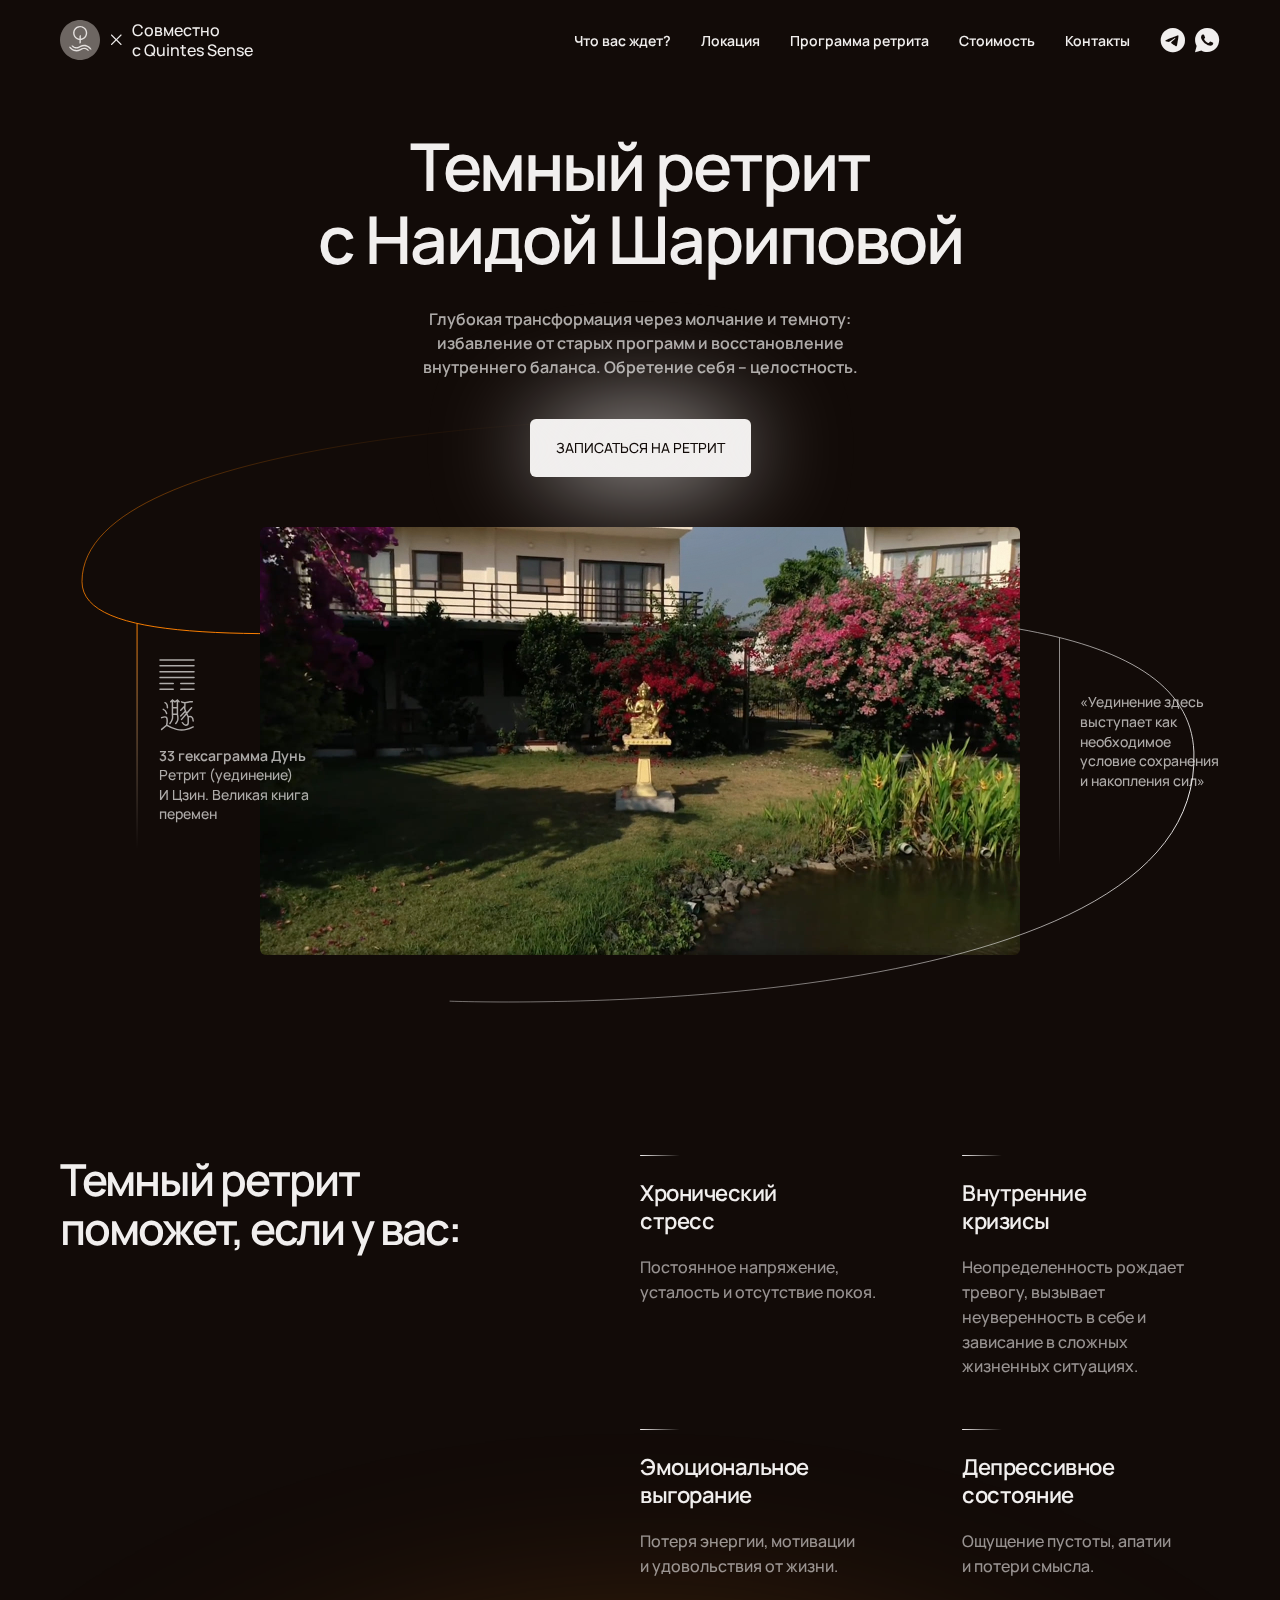
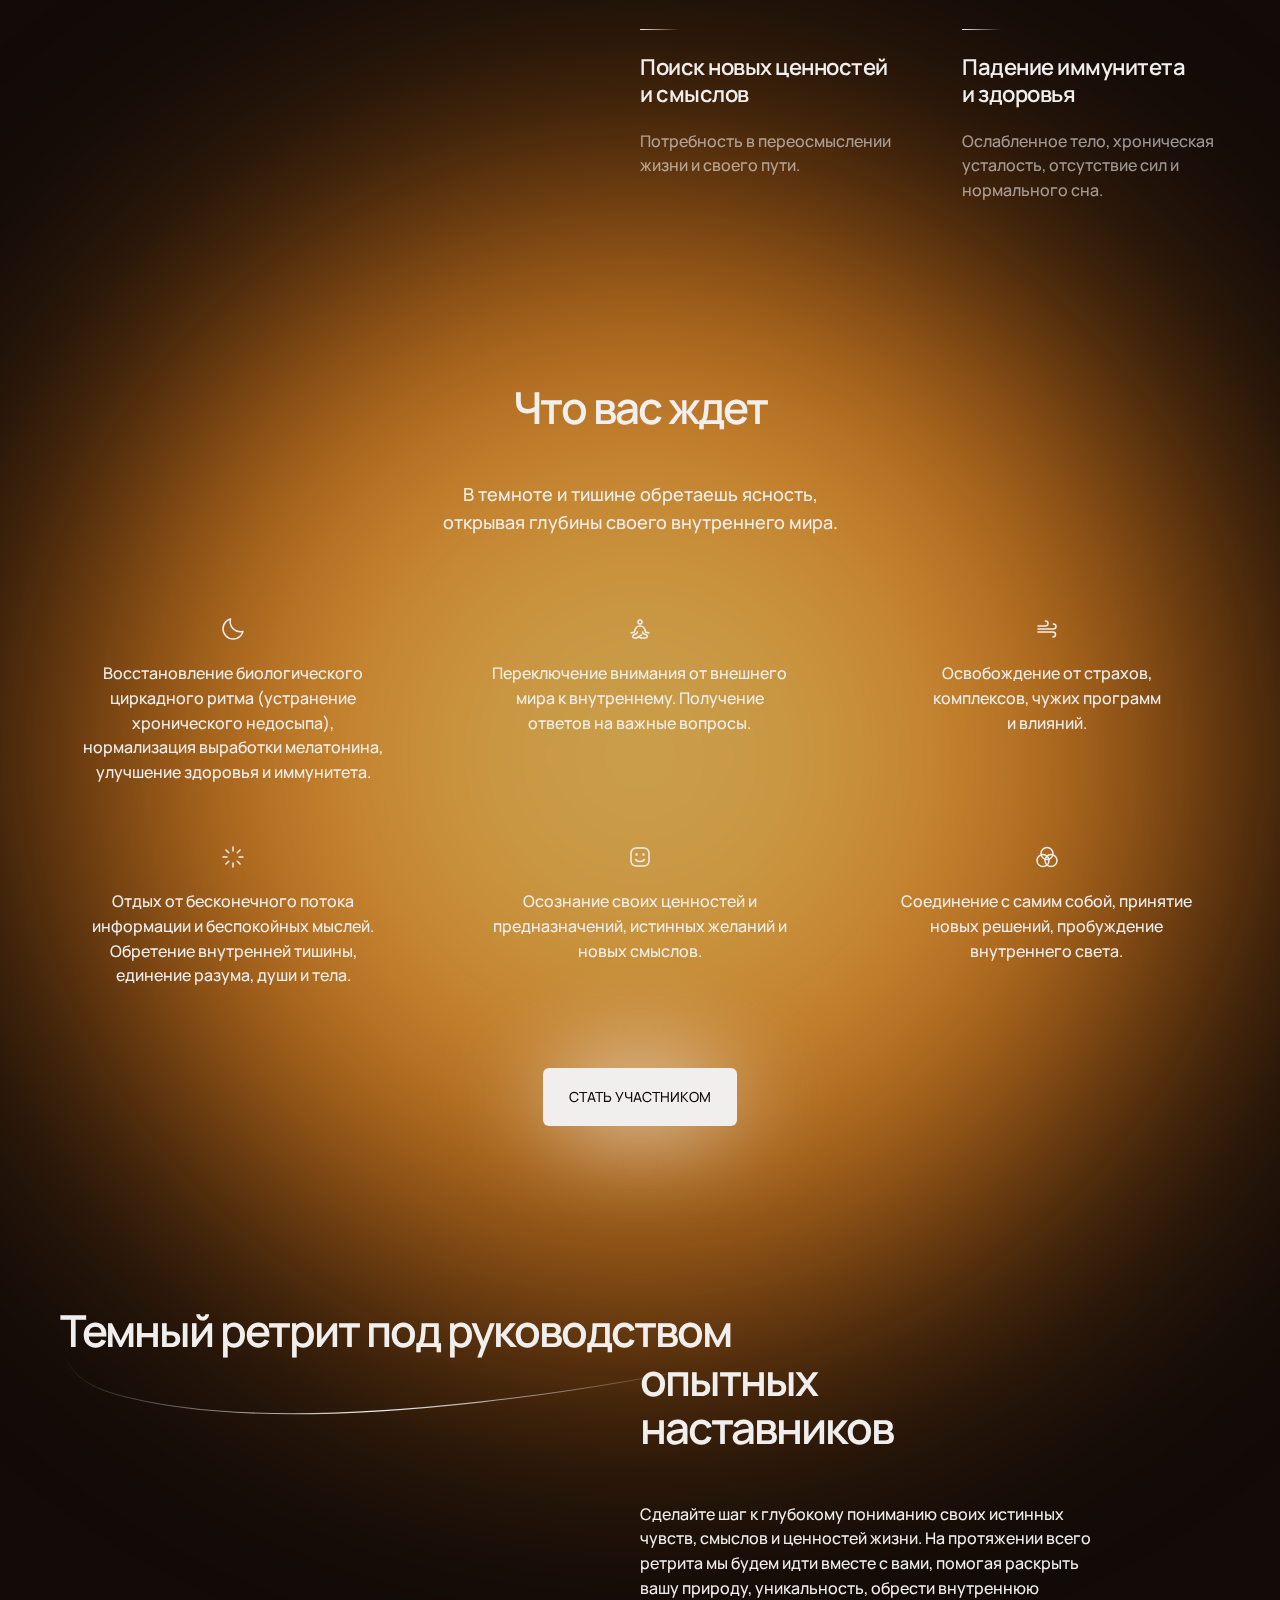
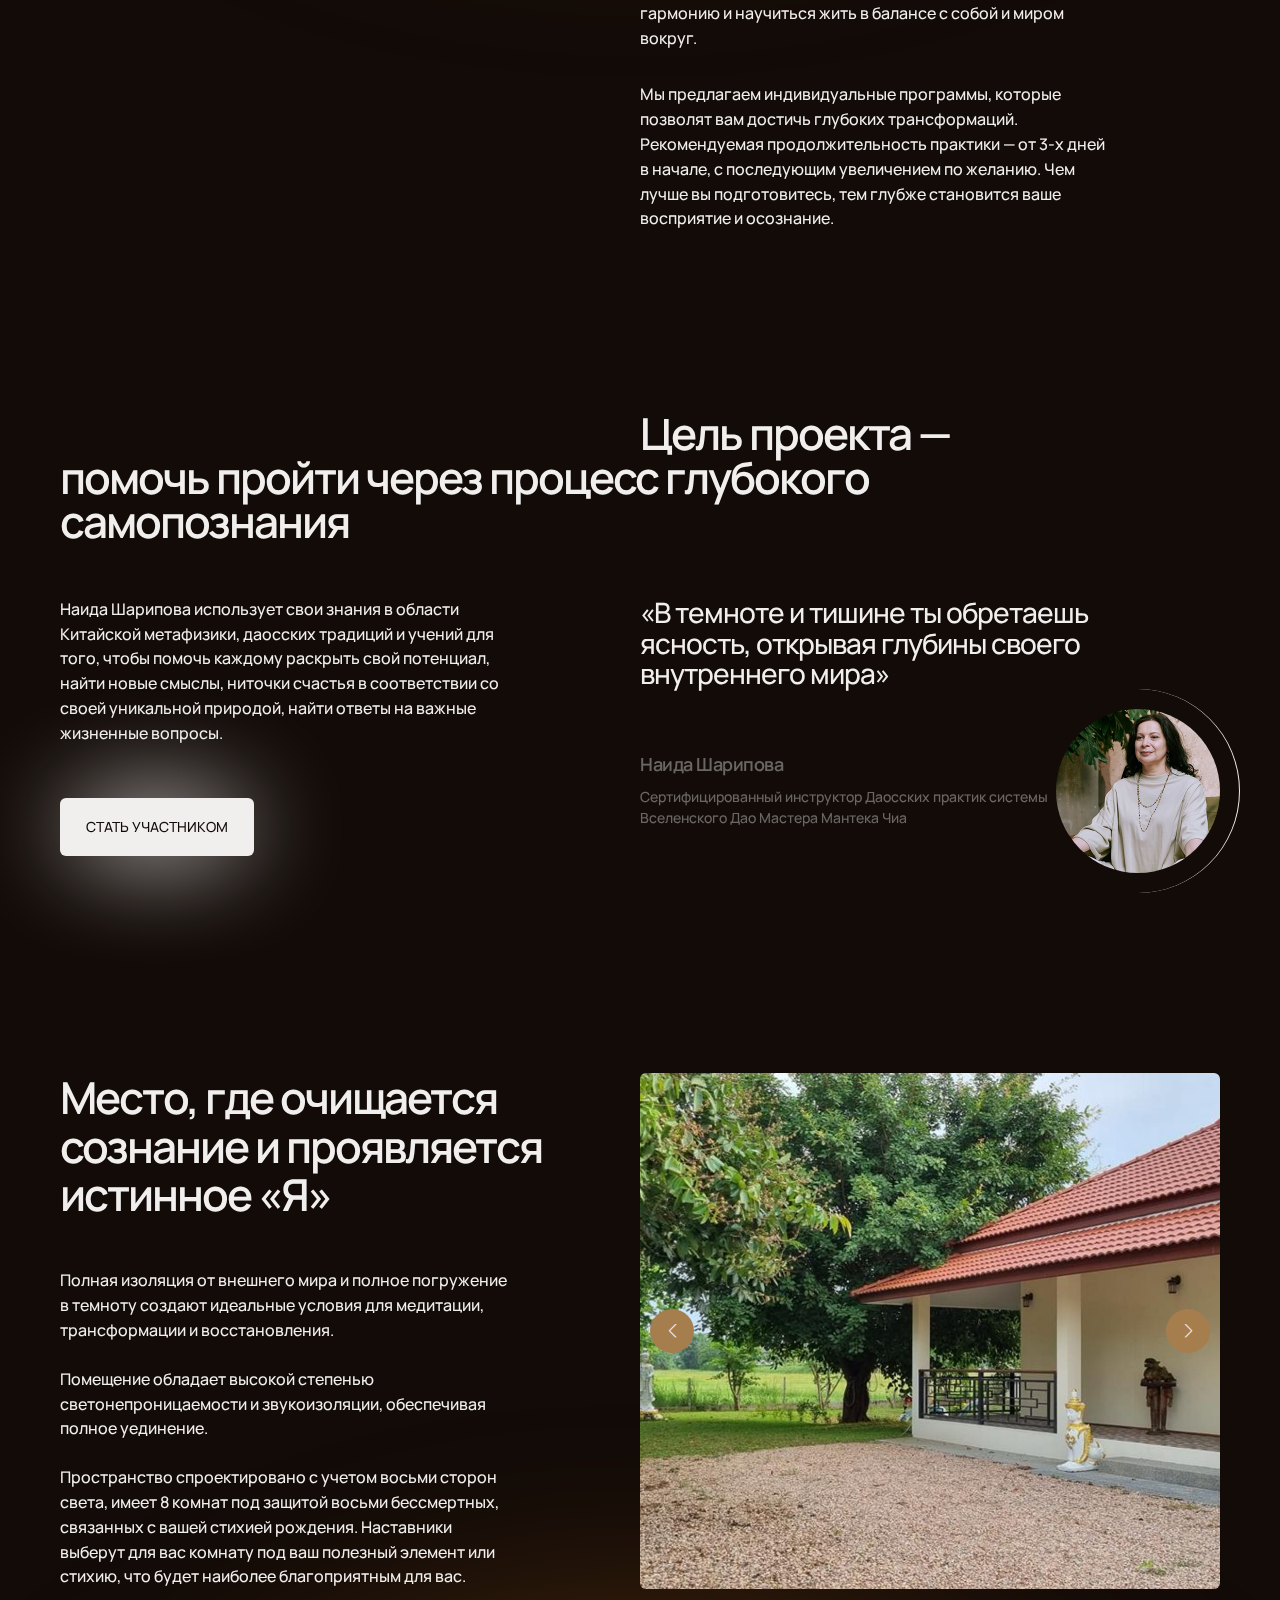
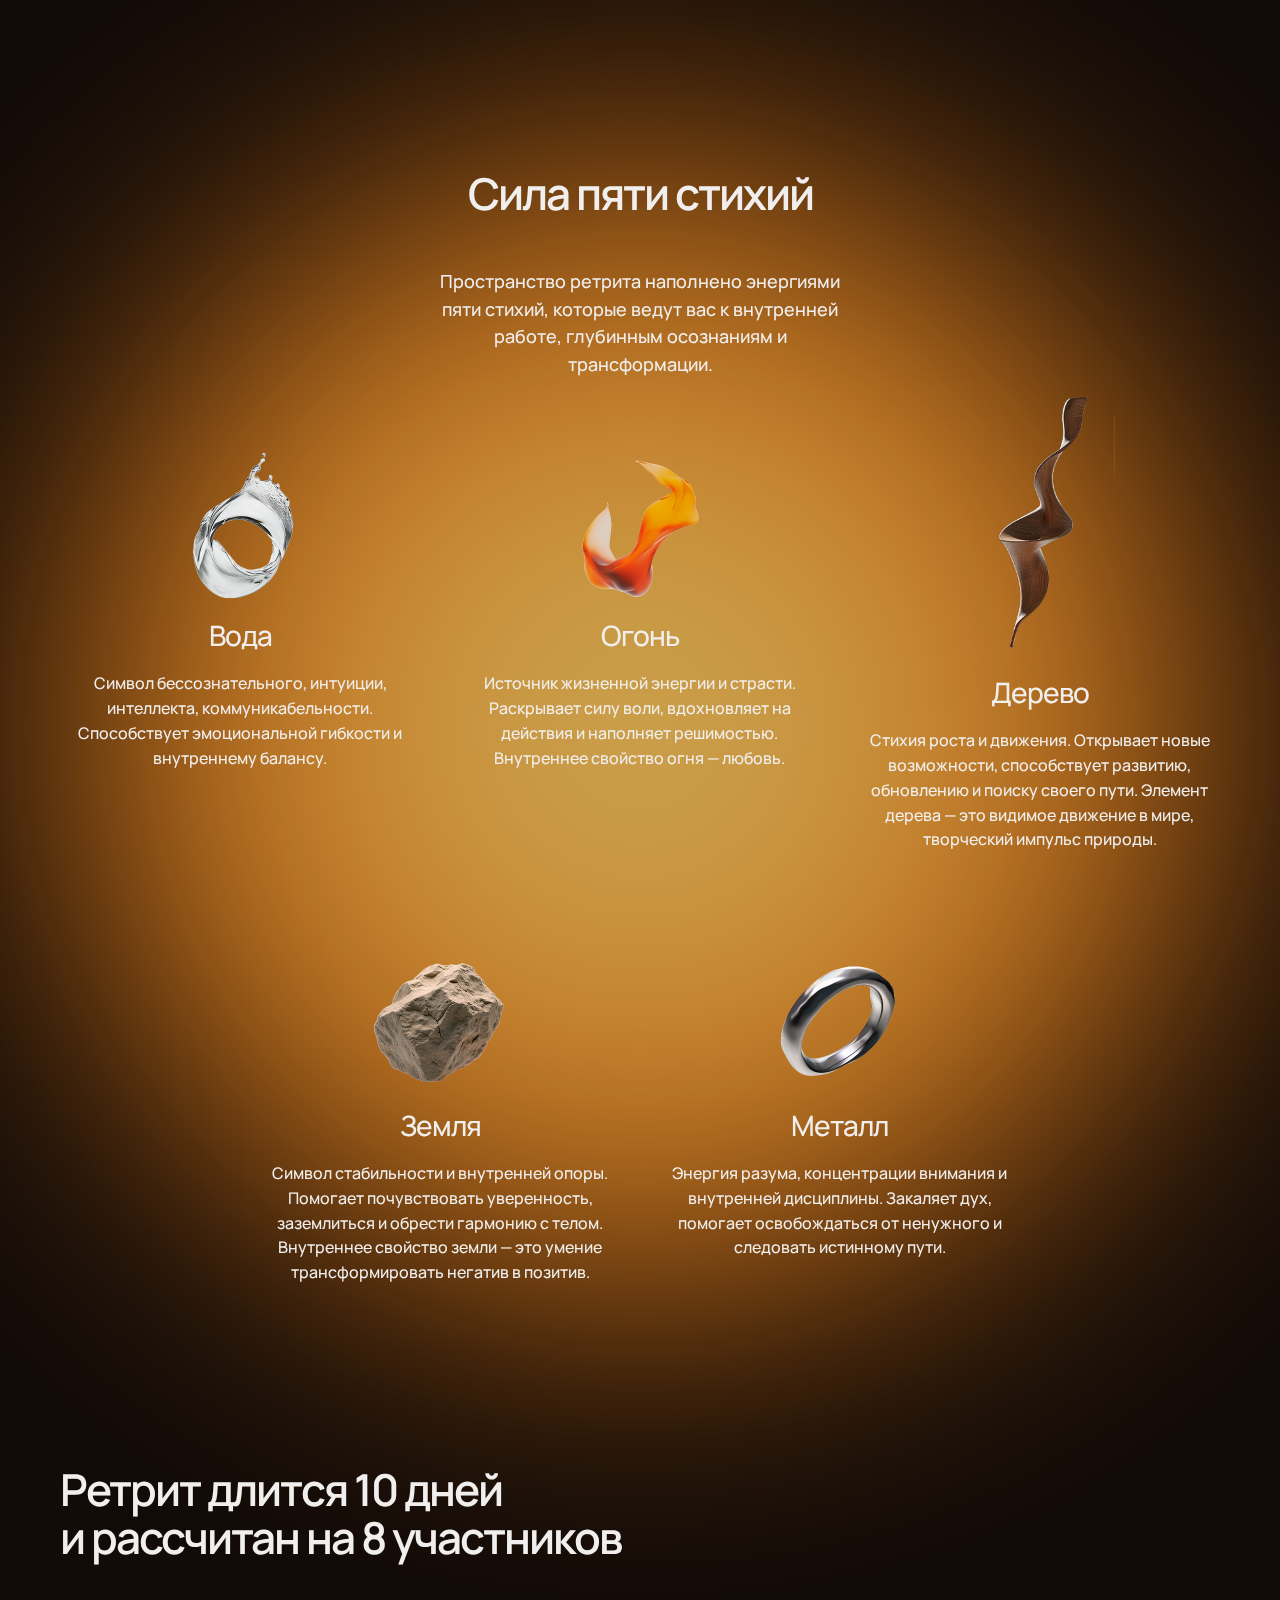
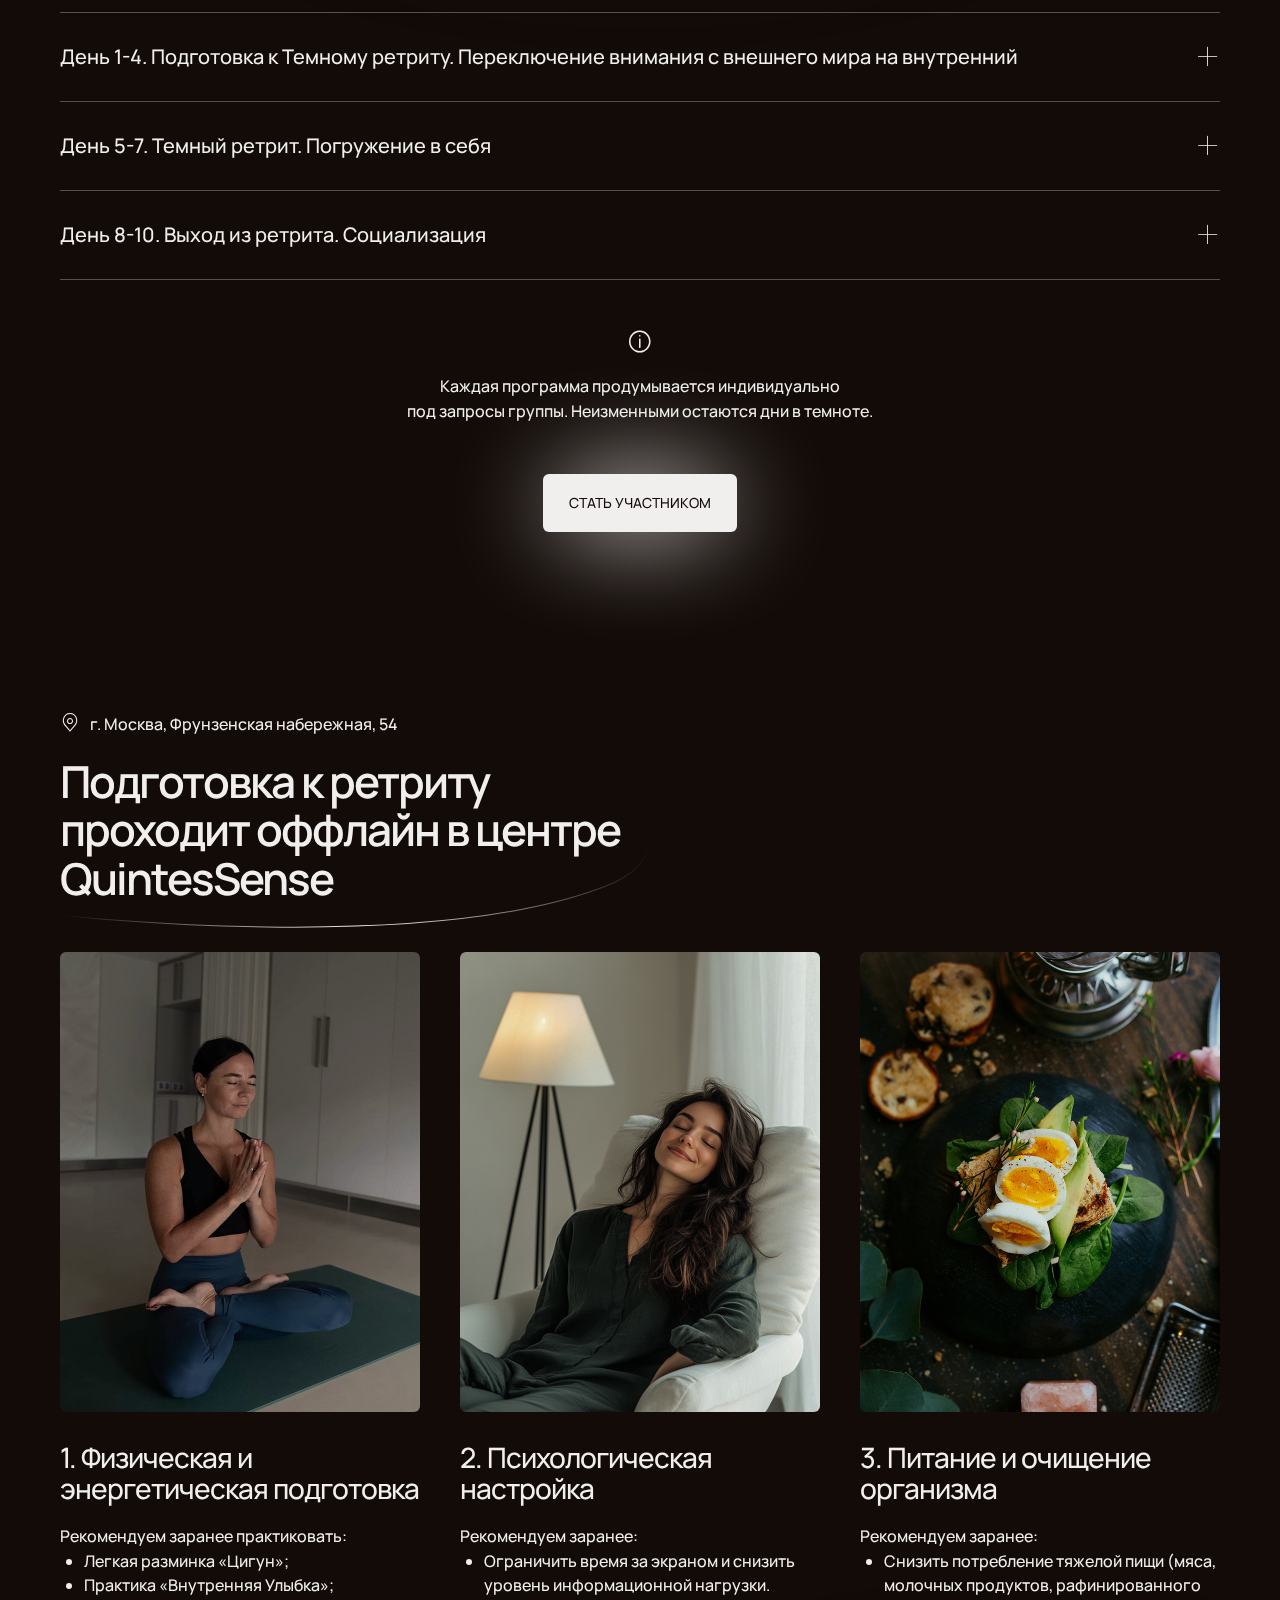
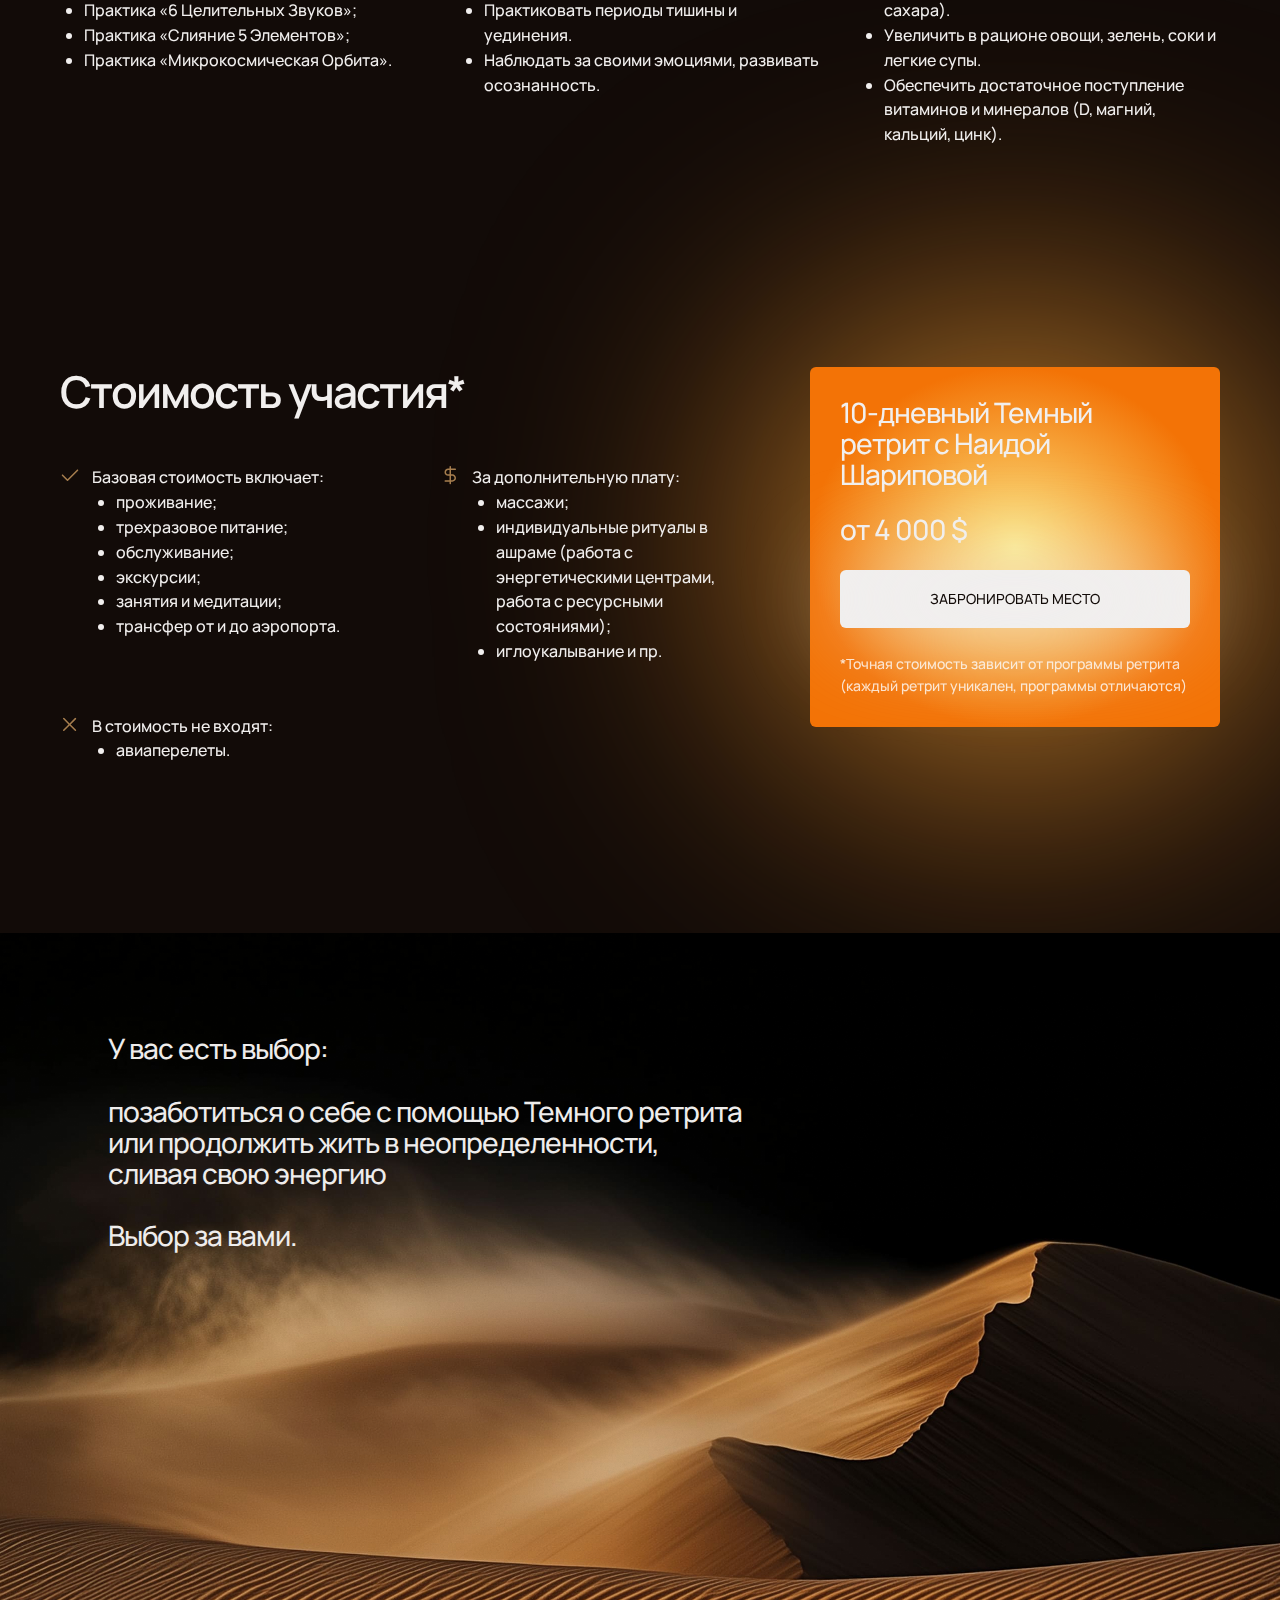
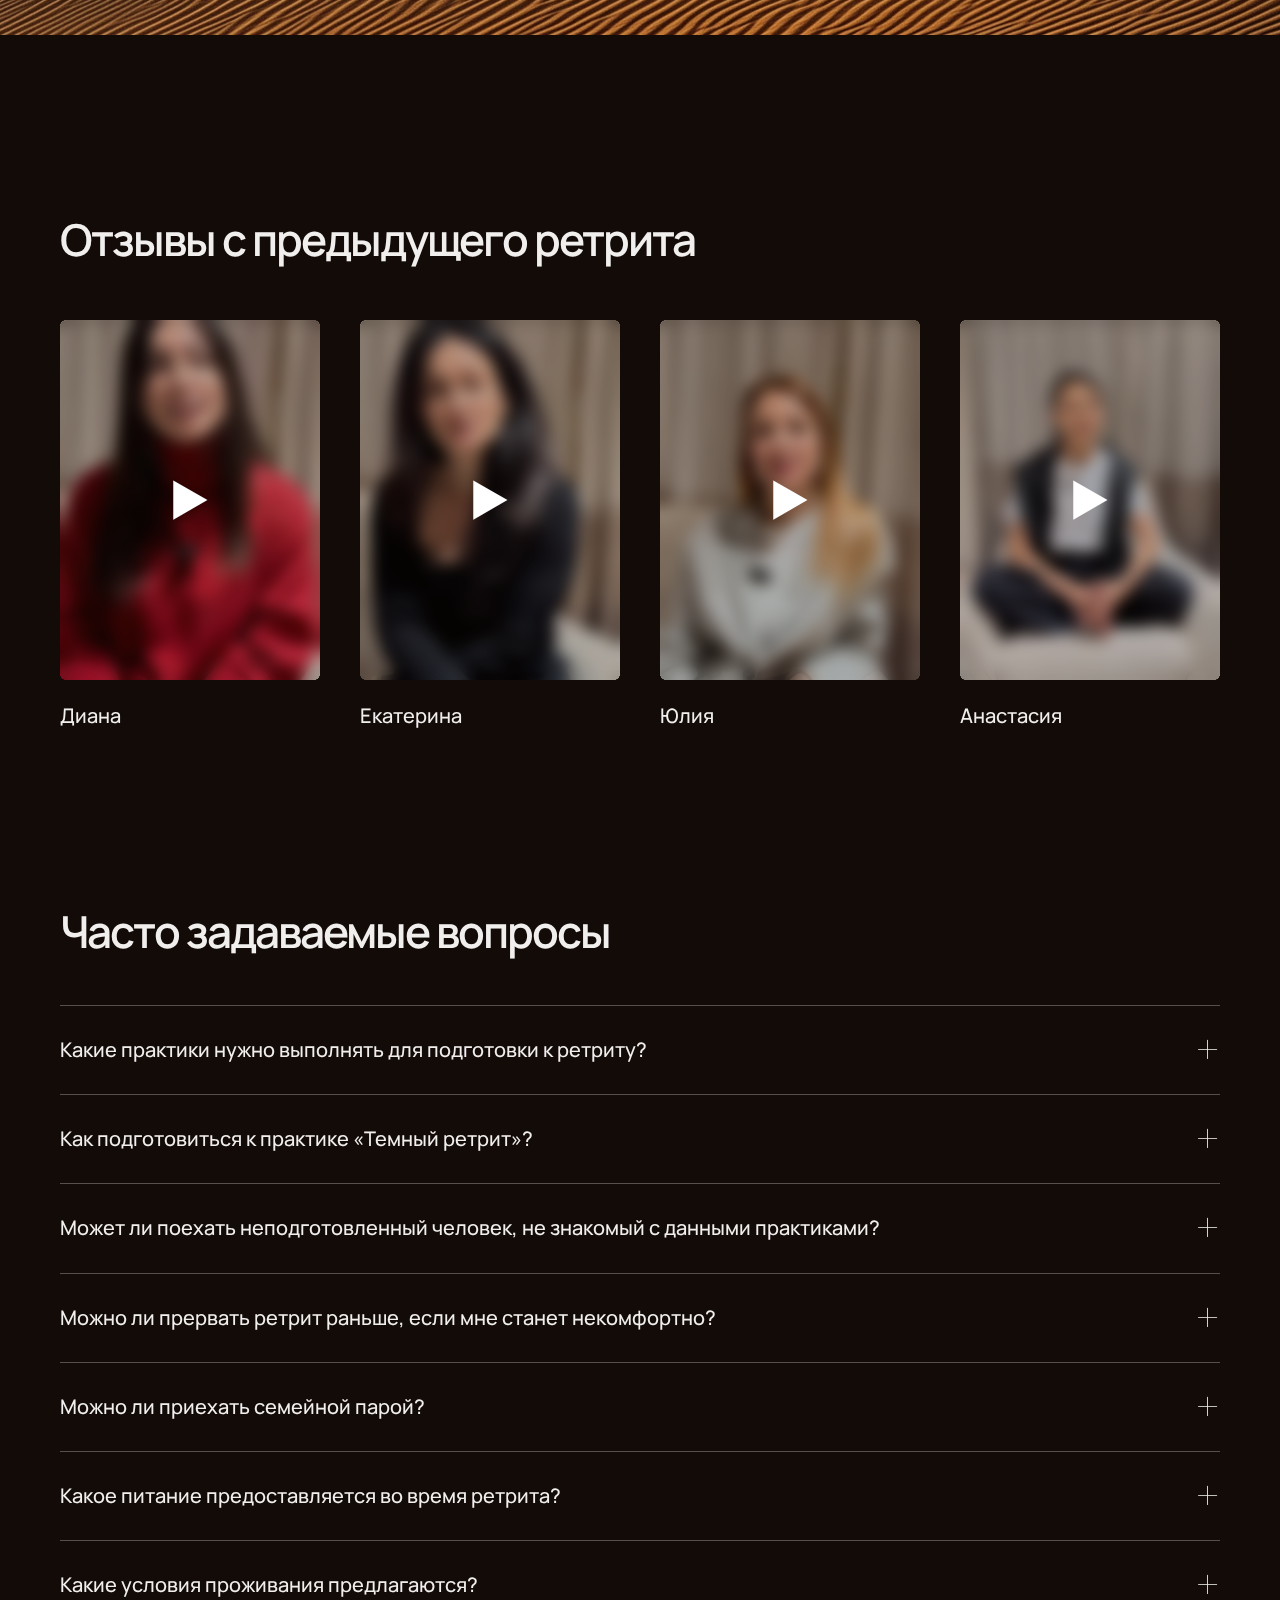
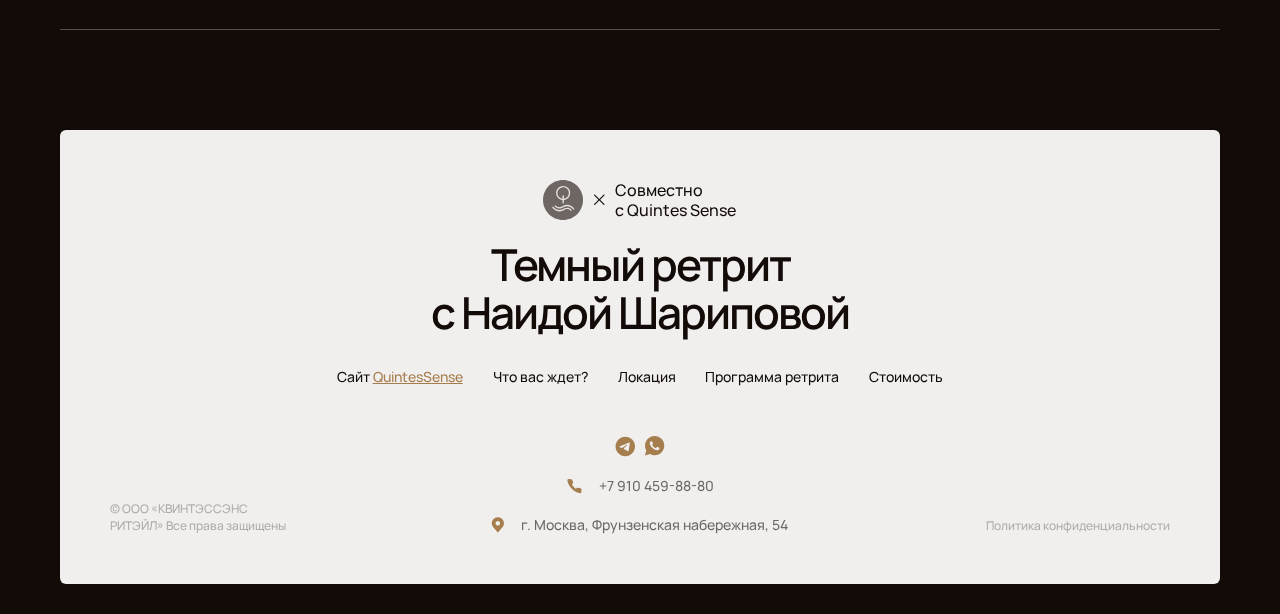
==== commit 7e86b63d: "commit" ====
--- a/gulp-layout-retrit/index.html
+++ b/gulp-layout-retrit/index.html
@@ -1,578 +1,529 @@
 <!DOCTYPE html>
 <html lang="ru">
-    <head>
-    <title>Темный ретрит с Наидой Шариповой</title>
-    <meta charset="UTF-8">
-    <meta name="format-detection" content="telephone=no">
-    <meta http-equiv="X-UA-Compatible" content="IE=edge">
-    <meta name="viewport" content="width=device-width, initial-scale=1.0">
 
-    <meta name="description" itemprop="description" content="Темный ретрит с Наидой Шариповой — уникальная программа, включающая медитации, практики и трансфер. Узнайте стоимость, программу и отзывы участников.">
-    <meta name="keywords" itemprop="keywords" content="темный ретрит, ретрит с Наидой Шариповой, медитации, стоимость участия, программа ретрита, отзывы участников, трансфер, эксурсии, йога, духовные практики">
+<head>
+	<title>Темный ретрит с Наидой Шариповой</title>
+	<meta charset="UTF-8">
+	<meta name="format-detection" content="telephone=no">
+	<meta http-equiv="X-UA-Compatible" content="IE=edge">
+	<meta name="viewport" content="width=device-width, initial-scale=1.0">
+	<meta name="description" itemprop="description" content="Темный ретрит с Наидой Шариповой — уникальная программа, включающая медитации, практики и трансфер. Узнайте стоимость, программу и отзывы участников.">
+	<meta name="keywords" itemprop="keywords" content="темный ретрит, ретрит с Наидой Шариповой, медитации, стоимость участия, программа ретрита, отзывы участников, трансфер, эксурсии, йога, духовные практики">
+	<!-- favicon -->
+	<link rel="icon" type="image/png" href="/favicon-96x96.png" sizes="96x96" />
+	<link rel="icon" type="image/svg+xml" href="/favicon.svg" />
+	<link rel="shortcut icon" href="/favicon.ico" />
+	<link rel="apple-touch-icon" sizes="180x180" href="/apple-touch-icon.png" />
+	<meta name="apple-mobile-web-app-title" content="Темный ретрит с Наидой Шариповой" />
+	<link rel="manifest" href="/site.webmanifest" />
+	<!-- favicon -->
+	<!-- Open Graph  -->
+	<meta property="og:type" content="business.business">
+	<meta property="og:title" content="Темный ретрит с Наидой Шариповой">
+	<meta property="og:description" content="Присоединяйтесь к уникальному темному ретриту с Наидой Шариповой. Погрузитесь в атмосферу медитаций и глубоких практик. Узнайте подробности на сайте.">
+	<meta property="og:url" content="https://yourwebsite.com/retreat">
+	<meta property="og:image" content="/OG.png">
+	<meta property="og:image:width" content="1200">
+	<meta property="og:image:height" content="627">
+	<meta property="og:site_name" content="Темный ретрит с Наидой Шариповой">
+	<meta property="og:locale" content="ru_RU">
+	<!-- Open Graph  -->
+	<!-- Twitter -->
+	<meta property="twitter:card" content="summary_large_image">
+	<meta property="twitter:title" content="Темный ретрит с Наидой Шариповой">
+	<meta property="twitter:description" content="Узнайте все о темном ретрите с Наидой Шариповой. Программа, стоимость, локация и отзывы — всё на нашем сайте.">
+	<meta property="twitter:site" content="@yourTwitterRetreat">
+	<meta property="twitter:url" content="https://yourwebsite.com/retreat">
+	<meta property="twitter:image:src" content="OG.png">
+	<!-- Twitter -->
+	<!-- plugnis -->
+	<link rel="stylesheet" href="css/libs/swiper-bundle.min.css?_v=20250402093147">
+	<link rel="stylesheet" href="css/libs/fancybox.css?_v=20250402093147">
+	<!-- plugnis -->
+	<link rel="stylesheet" href="css/reset.min.css?_v=20250402093147">
+	<link rel="stylesheet" href="css/style.min.css?_v=20250402093147">
+</head>
 
-    <!-- favicon -->
-    <link rel="icon" type="image/png" href="/favicon-96x96.png" sizes="96x96" />
-    <link rel="icon" type="image/svg+xml" href="/favicon.svg" />
-    <link rel="shortcut icon" href="/favicon.ico" />
-    <link rel="apple-touch-icon" sizes="180x180" href="/apple-touch-icon.png" />
-    <meta name="apple-mobile-web-app-title" content="Темный ретрит с Наидой Шариповой" />
-    <link rel="manifest" href="/site.webmanifest" />
-    <!-- favicon -->
+<body>
+	<section class="wrapper">
+		<header class="header">
+			<div class="header__container">
+				<a href="/" class="header__logo logo">
+					<img src="img/logo.svg" alt="Логотип Quintes Sense" class="logo__icon">
+					<span class="logo__text icon-cross">Совместно с&nbsp;Quintes Sense</span>
+				</a>
+				<nav class="header__menu">
+					<ul class="header__menu-list">
+						<li class="header__menu-item"><a href="#waiting" class="header__menu-link">Что вас ждет?</a></li>
+						<li class="header__menu-item"><a href="#place" class="header__menu-link">Локация</a></li>
+						<li class="header__menu-item"><a href="#program" class="header__menu-link">Программа ретрита</a></li>
+						<li class="header__menu-item"><a href="#price" class="header__menu-link">Стоимость</a></li>
+						<li class="header__menu-item"><a href="#contacts" class="header__menu-link">Контакты</a></li>
+					</ul>
+					<div class="header__socials">
+						<a href="" class="header__social icon-telegram"></a>
+						<a href="" class="header__social icon-whatsapp"></a>
+					</div>
+				</nav>
+				<button type="button" class="header__menu-toggler icon-menu">
+					<span></span><span></span><span></span>
+				</button>
+			</div>
+		</header>
+		<main class="page">
+			<section class="promo">
+				<div class="promo__container">
+					<div class="promo__offer">
+						<h1 class="promo__title title-lg">Темный ретрит с&nbsp;Наидой Шариповой</h1>
+						<p class="promo__description"> Глубокая трансформация через молчание и темноту: избавление от старых программ и восстановление внутреннего баланса. Обретение себя – целостность. </p>
+						<a href="#callback" data-fancybox class="promo__button btn btn-primary">Записаться на ретрит</a>
+					</div>
+					<div class="promo__bottom">
+						<div class="promo__text">
+							<div class="promo__iegorlyph">
+								<img src="img/iegorlyph.svg" alt="Иероглиф">
+							</div>
+							<p class="promo__hexagram">
+								<strong>33 гексаграмма Дунь</strong> Ретрит (уединение)<br>
+								<em>И Цзин. Великая книга перемен</em>
+							</p>
+						</div>
+						<div class="promo__image">
+							<div class="promo__image-wrapper">
+								<img src="img/promo.jpg" alt="Темный ретрит">
+							</div>
+						</div>
+						<div class="promo__quote">
+							<blockquote> «Уединение здесь выступает как необходимое условие сохранения и&nbsp;накопления сил» </blockquote>
+						</div>
+					</div>
+				</div>
+			</section>
+			<section class="desc">
+				<div class="desc__container">
+					<h2 class="desc__title title">Темный ретрит поможет,&nbsp;если у вас:</h2>
+					<ul class="desc__list">
+						<li class="desc__item">
+							<h3 class="desc__subtitle title-sm">Хронический <br> стресс</h3>
+							<p class="desc__text text-block">Постоянное напряжение, усталость и отсутствие покоя.</p>
+						</li>
+						<li class="desc__item">
+							<h3 class="desc__subtitle title-sm">Внутренние <br> кризисы</h3>
+							<p class="desc__text text-block">Неопределенность рождает тревогу, вызывает неуверенность в себе и зависание в сложных жизненных&nbsp;ситуациях.</p>
+						</li>
+						<li class="desc__item">
+							<h3 class="desc__subtitle title-sm">Эмоциональное выгорание</h3>
+							<p class="desc__text text-block">Потеря энергии, мотивации и&nbsp;удовольствия от жизни.</p>
+						</li>
+						<li class="desc__item">
+							<h3 class="desc__subtitle title-sm">Депрессивное состояние</h3>
+							<p class="desc__text text-block">Ощущение пустоты, апатии и&nbsp;потери смысла.</p>
+						</li>
+						<li class="desc__item">
+							<h3 class="desc__subtitle title-sm">Поиск новых ценностей и смыслов</h3>
+							<p class="desc__text text-block">Потребность в переосмыслении жизни и своего пути.</p>
+						</li>
+						<li class="desc__item">
+							<h3 class="desc__subtitle title-sm">Падение иммунитета и&nbsp;здоровья</h3>
+							<p class="desc__text text-block">Ослабленное тело, хроническая усталость, отсутствие сил и нормального сна.</p>
+						</li>
+					</ul>
+				</div>
+			</section>
+			<section id="waiting" class="waiting blured">
+				<div class="waiting__container">
+					<h2 class="waiting__title title">Что вас ждет</h2>
+					<p class="waiting__description subtitle"> В темноте и тишине обретаешь ясность, открывая глубины своего внутреннего мира. </p>
+					<ul class="waiting__list">
+						<li class="waiting__item">
+							<div class="waiting__icon">
+								<img src="img/icons/moon.svg" alt="Иконка">
+							</div>
+							<p class="waiting__text text-block"> Восстановление биологического циркадного ритма (устранение хронического недосыпа), нормализация выработки мелатонина, улучшение здоровья и иммунитета. </p>
+						</li>
+						<li class="waiting__item">
+							<div class="waiting__icon">
+								<img src="img/icons/meditation.svg" alt="Иконка">
+							</div>
+							<p class="waiting__text text-block"> Переключение внимания от внешнего мира к внутреннему. Получение ответов на важные вопросы. </p>
+						</li>
+						<li class="waiting__item">
+							<div class="waiting__icon">
+								<img src="img/icons/wind.svg" alt="Иконка">
+							</div>
+							<p class="waiting__text text-block"> Освобождение от страхов, комплексов, чужих программ и&nbsp;влияний. </p>
+						</li>
+						<li class="waiting__item">
+							<div class="waiting__icon">
+								<img src="img/icons/loading.svg" alt="Иконка">
+							</div>
+							<p class="waiting__text text-block"> Отдых от бесконечного потока информации и беспокойных мыслей. Обретение внутренней тишины, единение разума, души и тела. </p>
+						</li>
+						<li class="waiting__item">
+							<div class="waiting__icon">
+								<img src="img/icons/smile.svg" alt="Иконка">
+							</div>
+							<p class="waiting__text text-block"> Осознание своих ценностей и предназначений, истинных желаний и новых смыслов. </p>
+						</li>
+						<li class="waiting__item">
+							<div class="waiting__icon">
+								<img src="img/icons/compound.svg" alt="Иконка">
+							</div>
+							<p class="waiting__text text-block"> Соединение с самим собой, принятие новых решений, пробуждение внутреннего света. </p>
+						</li>
+					</ul>
+					<a href="#callback" data-fancybox class="waiting__button btn btn-primary">Стать участником</a>
+				</div>
+			</section>
+			<section class="dark-retrit">
+				<div class="dark-retrit__container">
+					<h2 class="dark-retrit__title title">Темный ретрит под&nbsp;руководством <span>опытных</span> <span>наставников</span></h2>
+					<div class="dark-retrit__description text-block">
+						<p class="dark-retrit__text"> Сделайте шаг к глубокому пониманию своих истинных чувств, смыслов и ценностей жизни. На протяжении всего ретрита мы будем идти вместе с вами, помогая раскрыть вашу природу, уникальность, обрести внутреннюю гармонию и научиться жить в балансе с собой и миром вокруг. </p>
+						<p class="dark-retrit__text"> Мы предлагаем индивидуальные программы, которые позволят вам достичь глубоких трансформаций. Рекомендуемая продолжительность практики — от 3-х дней в начале, с последующим увеличением по желанию. Чем лучше вы подготовитесь, тем глубже становится ваше восприятие и осознание. </p>
+					</div>
+				</div>
+			</section>
+			<section class="goal">
+				<div class="goal__container">
+					<h2 class="goal__title title">Цель проекта — помочь&nbsp;пройти через процесс глубокого <span>самопознания</span></h2>
+					<div class="goal__content">
+						<div class="goal__column">
+							<p class="goal__text text-block"> Наида Шарипова использует свои знания в области Китайской метафизики, даосских традиций и учений для того, чтобы помочь каждому раскрыть свой потенциал, найти новые смыслы, ниточки счастья в соответствии со своей уникальной природой, найти ответы на важные жизненные вопросы. </p>
+							<a href="#callback" data-fancybox class="goal__button btn btn-primary">Стать участником</a>
+						</div>
+						<div class="goal__column">
+							<blockquote class="goal__quote title-md"> «В темноте и тишине ты обретаешь ясность, открывая глубины своего внутреннего мира» </blockquote>
+							<div class="goal__author">
+								<div class="goal__author-main">
+									<p class="goal__author-name">Наида Шарипова</p>
+									<p class="goal__author-description"> Сертифицированный инструктор Даосских практик системы Вселенского Дао Мастера Мантека Чиа </p>
+								</div>
+								<div class="goal__author-image">
+									<img src="img/naida-sharipova.jpg" alt="Фотография Наиды Шариповой" class="cover-image">
+								</div>
+							</div>
+						</div>
+					</div>
+				</div>
+			</section>
+			<section id="place" class="place">
+				<div class="place__container">
+					<div class="place__content">
+						<div class="place__text">
+							<h2 class="place__title title"> Место, где очищается сознание <br> и проявляется истинное «Я» </h2>
+							<div class="place__description text-block">
+								<p class="place__description-item"> Полная изоляция от внешнего мира и полное погружение в темноту создают идеальные условия для медитации, трансформации и восстановления. </p>
+								<p class="place__description-item"> Помещение обладает высокой степенью светонепроницаемости и звукоизоляции, обеспечивая полное уединение. </p>
+								<p class="place__description-item"> Пространство спроектировано с учетом восьми сторон света, имеет 8 комнат под защитой восьми бессмертных, связанных с вашей стихией рождения. Наставники выберут для вас комнату под ваш полезный элемент или стихию, что будет наиболее благоприятным для вас. </p>
+							</div>
+						</div>
+						<div class="place__slider swiper">
+							<div class="swiper-wrapper">
+								<div class="place__slide swiper-slide">
+									<img src="img/place.jpg" alt="Помещение для ретрита" class="place__img cover-image">
+								</div>
+								<div class="place__slide swiper-slide">
+									<img src="img/place.jpg" alt="Помещение для ретрита" class="place__img cover-image">
+								</div>
+								<div class="place__slide swiper-slide">
+									<img src="img/place.jpg" alt="Помещение для ретрита" class="place__img cover-image">
+								</div>
+							</div>
+							<button type="button" class="place__prev swiper-button-prev"></button>
+							<button type="button" class="place__next swiper-button-next"></button>
+						</div>
+					</div>
+				</div>
+			</section>
+			<section class="elements blured">
+				<div class="elements__container">
+					<h2 class="elements__title title">Сила пяти стихий</h2>
+					<p class="elements__description subtitle"> Пространство ретрита наполнено энергиями пяти стихий, которые ведут вас к внутренней работе, глубинным осознаниям и трансформации. </p>
+					<ul class="elements__list">
+						<li class="elements__item">
+							<div class="elements__icon">
+								<img src="img/elements/water.png" alt="Иконка">
+							</div>
+							<h3 class="elements__name title-md">Вода</h3>
+							<p class="elements__text text-block"> Символ бессознательного, интуиции, интеллекта, коммуникабельности. Способствует эмоциональной гибкости и внутреннему балансу. </p>
+						</li>
+						<li class="elements__item">
+							<div class="elements__icon">
+								<img src="img/elements/fire.png" alt="Иконка">
+							</div>
+							<h3 class="elements__name title-md">Огонь</h3>
+							<p class="elements__text text-block"> Источник жизненной энергии и страсти. Раскрывает силу воли, вдохновляет на действия и наполняет решимостью. Внутреннее свойство огня — любовь. </p>
+						</li>
+						<li class="elements__item">
+							<div class="elements__icon elements__icon--lg">
+								<img src="img/elements/wood.png" alt="Иконка">
+							</div>
+							<h3 class="elements__name title-md">Дерево</h3>
+							<p class="elements__text text-block"> Стихия роста и движения. Открывает новые возможности, способствует развитию, обновлению и поиску своего пути. Элемент дерева — это видимое движение в мире, творческий импульс природы. </p>
+						</li>
+						<li class="elements__item">
+							<div class="elements__icon">
+								<img src="img/elements/rock.png" alt="Иконка">
+							</div>
+							<h3 class="elements__name title-md">Земля</h3>
+							<p class="elements__text text-block"> Символ стабильности и внутренней опоры. Помогает почувствовать уверенность, заземлиться и обрести гармонию с телом. Внутреннее свойство земли — это умение трансформировать негатив в позитив. </p>
+						</li>
+						<li class="elements__item">
+							<div class="elements__icon">
+								<img src="img/elements/metal.png" alt="Иконка">
+							</div>
+							<h3 class="elements__name title-md">Металл</h3>
+							<p class="elements__text text-block"> Энергия разума, концентрации внимания и внутренней дисциплины. Закаляет дух, помогает освобождаться от ненужного и следовать истинному пути. </p>
+						</li>
+					</ul>
+				</div>
+			</section>
+			<section id="program" class="roadmap">
+				<div class="roadmap__container">
+					<h2 class="roadmap__title title">Ретрит длится 10 дней <br> и рассчитан на&nbsp;8&nbsp;участников</h2>
+					<ul class="roadmap__list spollers" data-spollers>
+						<li class="spollers__item">
+							<button class="spollers__button" data-spoller>День 1-4. Подготовка к Темному ретриту. Переключение внимания с внешнего мира на внутренний</button>
+							<p class="spollers__text">Lorem ipsum dolor sit, amet consectetur adipisicing elit. Rem quis, deleniti ducimus vero eius incidunt perferendis ipsam sed aliquid. Reprehenderit dolores iure corporis dicta dolore esse velit ratione quasi itaque?</p>
+						</li>
+						<li class="spollers__item">
+							<button class="spollers__button" data-spoller>День 5-7. Темный ретрит. Погружение в себя</button>
+							<p class="spollers__text">Lorem ipsum dolor sit amet consectetur adipisicing elit. Minus officiis ipsam obcaecati, vero praesentium nesciunt eligendi omnis, dolore ratione ab voluptate animi laudantium repellat aut asperiores suscipit rem? Iste, qui.</p>
+						</li>
+						<li class="spollers__item">
+							<button class="spollers__button" data-spoller>День 8-10. Выход из ретрита. Социализация</button>
+							<p class="spollers__text">Lorem ipsum dolor sit amet consectetur adipisicing elit. Consectetur officiis, quas distinctio recusandae consequuntur ducimus totam sequi odit. Corrupti minus ea neque, distinctio quibusdam maiores dolorem dolorum at expedita. Eum.</p>
+						</li>
+					</ul>
+					<div class="roadmap__info">
+						<p class="roadmap__description icon-info text-block"> Каждая программа продумывается индивидуально под&nbsp;запросы группы. Неизменными остаются дни в темноте. </p>
+						<a href="#callback" data-fancybox class="roadmap__btn btn btn-primary">Стать участником</a>
+					</div>
+				</div>
+			</section>
+			<section class="preparation">
+				<div class="preparation__container">
+					<address class="preparation__address icon-location text-block">г. Москва, Фрунзенская набережная, 54</address>
+					<h2 class="preparation__title title">Подготовка к ретриту проходит оффлайн в&nbsp;центре QuintesSense</h2>
+					<ul class="preparation__list">
+						<li class="preparation__item">
+							<div class="preparation__image">
+								<img src="img/preparation/01.png" class="cover-image" alt="Фото подготовки">
+							</div>
+							<h3 class="preparation__subtitle title-md">1. Физическая и энергетическая подготовка</h3>
+							<p class="preparation__text text-block">Рекомендуем заранее практиковать:</p>
+							<ul class="preparation__sublist text-block">
+								<li class="preparation__subitem">Легкая разминка «Цигун»;</li>
+								<li class="preparation__subitem">Практика «Внутренняя Улыбка»;</li>
+								<li class="preparation__subitem">Практика «6 Целительных Звуков»;</li>
+								<li class="preparation__subitem">Практика «Слияние 5 Элементов»;</li>
+								<li class="preparation__subitem">Практика «Микрокосмическая Орбита».</li>
+							</ul>
+						</li>
+						<li class="preparation__item">
+							<div class="preparation__image">
+								<img src="img/preparation/02.jpg" class="cover-image" alt="Фото подготовки">
+							</div>
+							<h3 class="preparation__subtitle title-md">2. Психологическая настройка</h3>
+							<p class="preparation__text text-block">Рекомендуем заранее:</p>
+							<ul class="preparation__sublist text-block">
+								<li class="preparation__subitem">Ограничить время за экраном и снизить уровень информационной нагрузки.</li>
+								<li class="preparation__subitem">Практиковать периоды тишины и уединения.</li>
+								<li class="preparation__subitem">Наблюдать за своими эмоциями, развивать осознанность.</li>
+							</ul>
+						</li>
+						<li class="preparation__item">
+							<div class="preparation__image">
+								<img src="img/preparation/03.jpg" class="cover-image" alt="Фото подготовки">
+							</div>
+							<h3 class="preparation__subtitle title-md">3. Питание и очищение организма</h3>
+							<p class="preparation__text text-block">Рекомендуем заранее:</p>
+							<ul class="preparation__sublist text-block">
+								<li class="preparation__subitem">Снизить потребление тяжелой пищи (мяса, молочных продуктов, рафинированного сахара).</li>
+								<li class="preparation__subitem">Увеличить в рационе овощи, зелень, соки и легкие супы.</li>
+								<li class="preparation__subitem">Обеспечить достаточное поступление витаминов и минералов (D, магний, кальций, цинк).</li>
+							</ul>
+						</li>
+					</ul>
+				</div>
+			</section>
+			<section id="price" class="price">
+				<div class="price__container">
+					<div class="price__body">
+						<div class="price__main">
+							<h2 class="price__title title">Стоимость участия*</h2>
+							<ul class="price__list text-block">
+								<li class="price__item icon-check">
+									<p class="price__text">Базовая стоимость включает:</p>
+									<ul class="price__sublist">
+										<li class="price__subitem">проживание;</li>
+										<li class="price__subitem">трехразовое питание;</li>
+										<li class="price__subitem">обслуживание;</li>
+										<li class="price__subitem">экскурсии;</li>
+										<li class="price__subitem">занятия и медитации;</li>
+										<li class="price__subitem">трансфер от и до аэропорта.</li>
+									</ul>
+								</li>
+								<li class="price__item icon-dollar">
+									<p class="price__text">За дополнительную плату:</p>
+									<ul class="price__sublist">
+										<li class="price__subitem">массажи;</li>
+										<li class="price__subitem">индивидуальные ритуалы в ашраме (работа с энергетическими центрами, работа с ресурсными состояниями);</li>
+										<li class="price__subitem">иглоукалывание и пр.</li>
+									</ul>
+								</li>
+								<li class="price__item icon-cross">
+									<p class="price__text">В стоимость не входят:</p>
+									<ul class="price__sublist">
+										<li class="price__subitem">авиаперелеты.</li>
+									</ul>
+								</li>
+							</ul>
+						</div>
+						<div class="price__side">
+							<h3 class="price__subtitle title-md">10-дневный Темный <br> ретрит с Наидой Шариповой</h3>
+							<div class="price__amount title-md">от 4 000 $</div>
+							<a href="#callback" data-fancybox class="btn btn-primary price__btn">Забронировать место</a>
+							<p class="price__note"> *Точная стоимость зависит от программы ретрита (каждый ретрит уникален, программы отличаются) </p>
+						</div>
+					</div>
+				</div>
+			</section>
+			<section class="banner">
+				<div class="banner__container">
+					<div class="banner__tagline title-md">
+						<div class="banner__tagline-row"> У вас есть выбор: </div>
+						<div class="banner__tagline-row"> позаботиться о себе с помощью Темного ретрита или продолжить жить в неопределенности, сливая свою энергию </div>
+						<div class="banner__tagline-row"> Выбор за вами. </div>
+					</div>
+				</div>
+			</section>
+			<div class="reviews">
+				<div class="reviews__container">
+					<h2 class="reviews__title title">Отзывы с предыдущего ретрита</h2>
+					<div class="swiper reviews__slider">
+						<div class="swiper-wrapper">
+							<div class="swiper-slide reviews__slide">
+								<a href="" class="reviews__link icon-play">
+									<img src="img/reviews/diana.jpg" alt="Постер отзыва" class="reviews__image">
+								</a>
+								<p class="reviews__author">Диана</p>
+							</div>
+							<div class="swiper-slide reviews__slide">
+								<a href="" class="reviews__link icon-play">
+									<img src="img/reviews/ekaterina.jpg" alt="Постер отзыва" class="reviews__image">
+								</a>
+								<p class="reviews__author">Екатерина</p>
+							</div>
+							<div class="swiper-slide reviews__slide">
+								<a href="" class="reviews__link icon-play">
+									<img src="img/reviews/julia.jpg" alt="Постер отзыва" class="reviews__image">
+								</a>
+								<p class="reviews__author">Юлия</p>
+							</div>
+							<div class="swiper-slide reviews__slide">
+								<a href="" class="reviews__link icon-play">
+									<img src="img/reviews/anastasia.jpg" alt="Постер отзыва" class="reviews__image">
+								</a>
+								<p class="reviews__author">Анастасия</p>
+							</div>
+						</div>
+					</div>
+				</div>
+			</div>
+			<section class="faq">
+				<div class="faq__container">
+					<h2 class="faq__title title">Часто задаваемые вопросы</h2>
+					<ul class="faq__list spollers" data-spollers>
+						<li class="spollers__item">
+							<button class="spollers__button" data-spoller>Какие практики нужно выполнять для подготовки к ретриту?</button>
+							<p class="spollers__text">Lorem ipsum dolor sit amet consectetur, adipisicing elit. Atque facilis odit magnam, perspiciatis quae ullam tenetur ut id obcaecati veniam? Sunt nemo quisquam quam consequatur delectus eveniet minima placeat! Deserunt!</p>
+						</li>
+						<li class="spollers__item">
+							<button class="spollers__button" data-spoller>Как подготовиться к практике «Темный ретрит»?</button>
+							<p class="spollers__text">Lorem ipsum dolor sit amet consectetur adipisicing elit. Officiis, ab. Omnis reiciendis facilis nulla alias maiores in veniam, illo hic labore. Suscipit et asperiores voluptatum nesciunt facere beatae quis ea!</p>
+						</li>
+						<li class="spollers__item">
+							<button class="spollers__button" data-spoller>Может ли поехать неподготовленный человек, не знакомый с данными практиками?</button>
+							<p class="spollers__text">Lorem ipsum dolor sit amet consectetur adipisicing elit. Similique magnam dolor ratione quasi, dignissimos reprehenderit explicabo numquam iure vero animi nisi provident aliquam consequatur quas officia qui recusandae. Eos, debitis.</p>
+						</li>
+						<li class="spollers__item">
+							<button class="spollers__button" data-spoller>Можно ли прервать ретрит раньше, если мне станет некомфортно?</button>
+							<p class="spollers__text">Lorem ipsum dolor sit amet consectetur adipisicing elit. Dolorem ex quam, vero itaque enim perferendis illo soluta eaque aliquid, reprehenderit voluptates! Facilis explicabo doloremque fugit aut aperiam neque animi cum!</p>
+						</li>
+						<li class="spollers__item">
+							<button class="spollers__button" data-spoller>Можно ли приехать семейной парой?</button>
+							<p class="spollers__text">Lorem ipsum dolor sit amet consectetur adipisicing elit. Incidunt aliquid beatae corporis error optio accusantium, consectetur voluptatum ex. Laboriosam dolore ab alias? Esse tenetur, consequuntur eveniet atque recusandae a soluta!</p>
+						</li>
+						<li class="spollers__item">
+							<button class="spollers__button" data-spoller>Какое питание предоставляется во время ретрита?</button>
+							<p class="spollers__text">Lorem ipsum, dolor sit amet consectetur adipisicing elit. Ipsum eos iste saepe laudantium maxime reprehenderit eligendi doloribus. Inventore, unde. Delectus, reprehenderit eaque deserunt animi mollitia aperiam tempore rerum culpa expedita.</p>
+						</li>
+						<li class="spollers__item">
+							<button class="spollers__button" data-spoller>Какие условия проживания предлагаются?</button>
+							<p class="spollers__text">Lorem ipsum dolor sit amet consectetur adipisicing elit. Autem facilis eaque aspernatur fuga, aperiam sint harum praesentium reprehenderit alias est! Repudiandae quia odit sapiente aspernatur ut doloribus excepturi, sunt eos.</p>
+						</li>
+					</ul>
+				</div>
+			</section>
+		</main>
+		<footer class="footer">
+			<div class="footer__container">
+				<div class="footer__body">
+					<a href="/" class="footer__logo logo">
+						<img src="img/logo.svg" alt="Логотип Quintes Sense" class="logo__icon">
+						<span class="logo__text icon-cross">Совместно с&nbsp;Quintes Sense</span>
+					</a>
+					<h2 class="footer__title title">Темный ретрит с&nbsp;Наидой Шариповой</h2>
+					<nav class="footer__menu">
+						<ul class="footer__menu-list">
+							<li class="footer__menu-item"><a href="https://qsense.ru/" target="_blank" class="footer__menu-link">Сайт <span>QuintesSense</span></a></li>
+							<li class="footer__menu-item"><a href="#waiting" class="footer__menu-link">Что вас ждет?</a></li>
+							<li class="footer__menu-item"><a href="#place" class="footer__menu-link">Локация</a></li>
+							<li class="footer__menu-item"><a href="#program" class="footer__menu-link">Программа ретрита</a></li>
+							<li class="footer__menu-item"><a href="#price" class="footer__menu-link">Стоимость</a></li>
+						</ul>
+					</nav>
+					<div class="footer__bottom">
+						<div class="footer__privacy"> © ООО «КВИНТЭССЭНС РИТЭЙЛ» Все права защищены </div>
+						<div id="contacts" class="footer__main">
+							<div class="footer__socials">
+								<a href="" class="footer__social icon-telegram"></a>
+								<a href="" class="footer__social icon-whatsapp"></a>
+							</div>
+							<a href="tel:+79104598880" class="footer__phone icon-phone">+7 910 459-88-80</a>
+							<address class="footer__address icon-location-fill">г. Москва, Фрунзенская набережная, 54</address>
+						</div>
+						<a href="" class="footer__privacy-policy">Политика конфиденциальности</a>
+					</div>
+				</div>
+			</div>
+		</footer>
+		<div id="callback" class="popup">
+			<div class="popup__body">
+				<button type="button" class="popup__close" data-fancybox-close></button>
+				<h3 class="popup__title">Забронировать место на&nbsp;Темном ретрите</h3>
+				<p class="popup__subtitle"> Оставьте свои данные, мы свяжемся с вами в ближайшее время </p>
+				<form action="#" class="popup__form">
+					<div class="popup__form-rows">
+						<input type="text" name="name" class="form__input" placeholder="Имя">
+						<input type="tel" name="phone" class="form__input" placeholder="+ 7 (999) 999-99-99">
+					</div>
+					<label class="form__checkbox">
+						<input type="checkbox" name="privacy" class="form__checkbox-input hidden" hidden>
+						<span class="form__checkbox-text"> Я согласен(-ен) c <a href="">политикой конфиденциальности</a>
+						</span>
+					</label>
+					<button class="form__btn btn btn-dark btn-fullwidth">Отправить</button>
+				</form>
+				<div class="form__success" style="display: none;"> Спасибо! <br> Данные успешно отправлены </div>
+			</div>
+		</div> <!-- plugnis -->
+		<script src="js/libs/swiper-bundle.min.js?_v=20250402093147"></script>
+		<script src="js/libs/fancybox.umd.js?_v=20250402093147"></script>
+		<!-- plugnis -->
+		<script src="js/app.min.js?_v=20250402093147"></script>
+</body>
 
-    <!-- Open Graph  -->
-    <meta property="og:type" content="business.business">
-    <meta property="og:title" content="Темный ретрит с Наидой Шариповой">
-    <meta property="og:description" content="Присоединяйтесь к уникальному темному ретриту с Наидой Шариповой. Погрузитесь в атмосферу медитаций и глубоких практик. Узнайте подробности на сайте.">
-    <meta property="og:url" content="https://yourwebsite.com/retreat">
-    <meta property="og:image" content="/OG.png">
-    <meta property="og:image:width" content="1200">
-    <meta property="og:image:height" content="627">
-    <meta property="og:site_name" content="Темный ретрит с Наидой Шариповой">
-    <meta property="og:locale" content="ru_RU">
-    <!-- Open Graph  -->
-
-    <!-- Twitter -->
-    <meta property="twitter:card" content="summary_large_image">
-    <meta property="twitter:title" content="Темный ретрит с Наидой Шариповой">
-    <meta property="twitter:description" content="Узнайте все о темном ретрите с Наидой Шариповой. Программа, стоимость, локация и отзывы — всё на нашем сайте.">
-    <meta property="twitter:site" content="@yourTwitterRetreat">
-    <meta property="twitter:url" content="https://yourwebsite.com/retreat">
-    <meta property="twitter:image:src" content="OG.png">
-    <!-- Twitter -->
-
-    <!-- plugnis -->
-    <link rel="stylesheet" href="css/libs/swiper-bundle.min.css">
-    <link rel="stylesheet" href="css/libs/fancybox.css">
-    <!-- plugnis -->
-
-
-    <link rel="stylesheet" href="css/reset.min.css">
-    <link rel="stylesheet" href="css/style.min.css">
-
-</head>
-    <body>
-        <section class="wrapper">
-            <header class="header">
-    <div class="header__container">
-        <a href="/" class="header__logo logo">
-            <img src="img/logo.svg" alt="Логотип Quintes Sense" class="logo__icon">
-            <span class="logo__text icon-cross">Совместно с&nbsp;Quintes Sense</span>
-        </a>
-        <nav class="header__menu">
-            <ul class="header__menu-list">
-                <li class="header__menu-item"><a href="#waiting" class="header__menu-link">Что вас ждет?</a></li>
-                <li class="header__menu-item"><a href="#place" class="header__menu-link">Локация</a></li>
-                <li class="header__menu-item"><a href="#program" class="header__menu-link">Программа ретрита</a></li>
-                <li class="header__menu-item"><a href="#price" class="header__menu-link">Стоимость</a></li>
-                <li class="header__menu-item"><a href="#contacts" class="header__menu-link">Контакты</a></li>
-            </ul>
-            <div class="header__socials">
-                <a href="" class="header__social icon-telegram"></a>
-                <a href="" class="header__social icon-whatsapp"></a>
-            </div>
-        </nav>
-        <button type="button" class="header__menu-toggler icon-menu">
-            <span></span><span></span><span></span>
-        </button>
-    </div>
-</header>
-            <main class="page">
-                <section class="promo">
-                    <div class="promo__container">
-                        <div class="promo__offer">
-                            <h1 class="promo__title title-lg">Темный ретрит с&nbsp;Наидой Шариповой</h1>
-                            <p class="promo__description">
-                                Глубокая трансформация через молчание и темноту: избавление от старых программ и восстановление внутреннего баланса. Обретение себя – целостность.
-                            </p>
-                            <a href="#" class="promo__button btn btn-primary">Записаться на ретрит</a>
-                        </div>
-                        <div class="promo__bottom">
-                            <div class="promo__text">
-                                <div class="promo__iegorlyph">
-                                    <img src="img/iegorlyph.svg" alt="Иероглиф">
-                                </div>
-                                <p class="promo__hexagram">
-                                    <strong>33 гексаграмма Дунь</strong> Ретрит (уединение)<br>
-                                    <em>И Цзин. Великая книга перемен</em>
-                                </p>
-                            </div>
-                            <div class="promo__image">
-                                <div class="promo__image-wrapper">
-                                    <img src="img/promo.jpg" alt="Темный ретрит">
-                                </div>
-                            </div>
-                            <div class="promo__quote">
-                                <blockquote>
-                                    «Уединение здесь выступает как необходимое условие сохранения и&nbsp;накопления сил»
-                                </blockquote>
-                            </div>
-                        </div>
-                    </div>
-                </section>
-                <section class="desc">
-                    <div class="desc__container">
-                        <h2 class="desc__title title">Темный ретрит поможет,&nbsp;если у вас:</h2>
-                        <ul class="desc__list">
-                            <li class="desc__item">
-                                <h3 class="desc__subtitle title-sm">Хронический <br> стресс</h3>
-                                <p class="desc__text text-block">Постоянное напряжение, усталость и отсутствие покоя.</p>
-                            </li>
-                            <li class="desc__item">
-                                <h3 class="desc__subtitle title-sm">Внутренние <br> кризисы</h3>
-                                <p class="desc__text text-block">Неопределенность рождает тревогу, вызывает неуверенность в себе и зависание в сложных жизненных&nbsp;ситуациях.</p>
-                            </li>
-                            <li class="desc__item">
-                                <h3 class="desc__subtitle title-sm">Эмоциональное выгорание</h3>
-                                <p class="desc__text text-block">Потеря энергии, мотивации и&nbsp;удовольствия от жизни.</p>
-                            </li>
-                            <li class="desc__item">
-                                <h3 class="desc__subtitle title-sm">Депрессивное состояние</h3>
-                                <p class="desc__text text-block">Ощущение пустоты, апатии и&nbsp;потери смысла.</p>
-                            </li>
-                            <li class="desc__item">
-                                <h3 class="desc__subtitle title-sm">Поиск новых ценностей и смыслов</h3>
-                                <p class="desc__text text-block">Потребность в переосмыслении жизни и своего пути.</p>
-                            </li>
-                            <li class="desc__item">
-                                <h3 class="desc__subtitle title-sm">Падение иммунитета и&nbsp;здоровья</h3>
-                                <p class="desc__text text-block">Ослабленное тело, хроническая усталость, отсутствие сил и нормального сна.</p>
-                            </li>
-                        </ul>
-                    </div>
-                </section>
-                <section id="waiting" class="waiting blured">
-                    <div class="waiting__container">
-                        <h2 class="waiting__title title">Что вас ждет</h2>
-                        <p class="waiting__description subtitle">
-                            В темноте и тишине обретаешь ясность, открывая глубины своего внутреннего мира.
-                        </p>
-                        <ul class="waiting__list">
-                            <li class="waiting__item">
-                                <div class="waiting__icon">
-                                    <img src="img/icons/moon.svg" alt="Иконка">
-                                </div>
-                                <p class="waiting__text text-block">
-                                    Восстановление биологического циркадного ритма (устранение хронического недосыпа), нормализация выработки мелатонина, улучшение здоровья и иммунитета.
-                                </p>
-                            </li>
-                            <li class="waiting__item">
-                                <div class="waiting__icon">
-                                    <img src="img/icons/meditation.svg" alt="Иконка">
-                                </div>
-                                <p class="waiting__text text-block">
-                                    Переключение внимания от внешнего мира к внутреннему. Получение ответов на важные вопросы.
-                                </p>
-                            </li>
-                            <li class="waiting__item">
-                                <div class="waiting__icon">
-                                    <img src="img/icons/wind.svg" alt="Иконка">
-                                </div>
-                                <p class="waiting__text text-block">
-                                    Освобождение от страхов, комплексов, чужих программ и&nbsp;влияний.
-                                </p>
-                            </li>
-                            <li class="waiting__item">
-                                <div class="waiting__icon">
-                                    <img src="img/icons/loading.svg" alt="Иконка">
-                                </div>
-                                <p class="waiting__text text-block">
-                                    Отдых от бесконечного потока информации и беспокойных мыслей. Обретение внутренней тишины, единение разума, души и тела.
-                                </p>
-                            </li>
-                            <li class="waiting__item">
-                                <div class="waiting__icon">
-                                    <img src="img/icons/smile.svg" alt="Иконка">
-                                </div>
-                                <p class="waiting__text text-block">
-                                    Осознание своих ценностей и предназначений, истинных желаний и новых смыслов.
-                                </p>
-                            </li>
-                            <li class="waiting__item">
-                                <div class="waiting__icon">
-                                    <img src="img/icons/compound.svg" alt="Иконка">
-                                </div>
-                                <p class="waiting__text text-block">
-                                    Соединение с самим собой, принятие новых решений, пробуждение внутреннего света.
-                                </p>
-                            </li>
-                        </ul>
-                        <a href="#" class="waiting__button btn btn-primary">Стать участником</a>
-                    </div>
-                </section>
-                <section class="dark-retrit">
-                    <div class="dark-retrit__container">
-                        <h2 class="dark-retrit__title title">Темный ретрит под&nbsp;руководством <span>опытных</span> <span>наставников</span></h2>
-                        <div class="dark-retrit__description text-block">
-                            <p class="dark-retrit__text">
-                                Сделайте шаг к глубокому пониманию своих истинных чувств, смыслов и ценностей жизни. На протяжении всего ретрита мы будем идти вместе с вами, помогая раскрыть вашу природу, уникальность, обрести внутреннюю гармонию и научиться жить в балансе с собой и миром вокруг.
-                            </p>
-                            <p class="dark-retrit__text">
-                                Мы предлагаем индивидуальные программы, которые позволят вам достичь глубоких трансформаций. Рекомендуемая продолжительность практики — от 3-х дней в начале, с последующим увеличением по желанию. Чем лучше вы подготовитесь, тем глубже становится ваше восприятие и осознание.
-                            </p>
-                        </div>
-                    </div>
-                </section>
-                <section class="goal">
-                    <div class="goal__container">
-                        <h2 class="goal__title title">Цель проекта — помочь&nbsp;пройти через процесс глубокого <span>самопознания</span></h2>
-                        <div class="goal__content">
-                            <div class="goal__column">
-                                <p class="goal__text text-block">
-                                    Наида Шарипова использует свои знания в области Китайской метафизики, даосских традиций и учений для того, чтобы помочь каждому раскрыть свой потенциал, найти новые смыслы, ниточки счастья в соответствии
-                                    со своей уникальной природой, найти ответы на важные жизненные вопросы.
-                                </p>
-                                <a href="" class="goal__button btn btn-primary">Стать участником</a>
-                            </div>
-                            <div class="goal__column">
-                                <blockquote class="goal__quote title-md">
-                                    «В темноте и тишине ты обретаешь ясность, открывая глубины своего внутреннего мира»
-                                </blockquote>
-                                <div class="goal__author">
-                                    <div class="goal__author-main">
-                                        <p class="goal__author-name">Наида Шарипова</p>
-                                        <p class="goal__author-description">
-                                            Сертифицированный инструктор Даосских практик системы Вселенского Дао Мастера Мантека Чиа
-                                        </p>
-                                    </div>
-                                    <div class="goal__author-image">
-                                        <img src="img/naida-sharipova.jpg" alt="Фотография Наиды Шариповой" class="cover-image">
-                                    </div>
-                                </div>
-                            </div>
-                        </div>
-                    </div>
-                </section>
-                <section id="place" class="place">
-                    <div class="place__container">
-                        <div class="place__content">
-                            <div class="place__text">
-                                <h2 class="place__title title">
-                                    Место, где очищается сознание <br> и проявляется истинное «Я»
-                                </h2>
-                                <div class="place__description text-block">
-                                    <p class="place__description-item">
-                                        Полная изоляция от внешнего мира и полное погружение в темноту создают идеальные условия для медитации, трансформации и восстановления.
-                                    </p>
-                                    <p class="place__description-item">
-                                        Помещение обладает высокой степенью светонепроницаемости и звукоизоляции, обеспечивая полное уединение.
-                                    </p>
-                                    <p class="place__description-item">
-                                        Пространство спроектировано с учетом восьми сторон света, имеет 8 комнат под защитой восьми бессмертных, связанных с вашей стихией рождения. Наставники выберут для вас комнату под ваш полезный элемент или стихию, что будет наиболее благоприятным для вас.
-                                    </p>
-                                </div>
-                            </div>
-                            <div class="place__slider swiper">
-                                <div class="swiper-wrapper">
-                                    <div class="place__slide swiper-slide">
-                                        <img src="img/place.jpg" alt="Помещение для ретрита" class="place__img cover-image">
-                                    </div>
-                                    <div class="place__slide swiper-slide">
-                                        <img src="img/place.jpg" alt="Помещение для ретрита" class="place__img cover-image">
-                                    </div>
-                                    <div class="place__slide swiper-slide">
-                                        <img src="img/place.jpg" alt="Помещение для ретрита" class="place__img cover-image">
-                                    </div>
-                                </div>
-                                <button type="button" class="place__prev swiper-button-prev"></button>
-                                <button type="button" class="place__next swiper-button-next"></button>
-                            </div>
-                        </div>
-                    </div>
-                </section>
-                <section class="elements blured">
-                    <div class="elements__container">
-                        <h2 class="elements__title title">Сила пяти стихий</h2>
-                        <p class="elements__description subtitle">
-                            Пространство ретрита наполнено энергиями пяти стихий, которые ведут вас к внутренней работе, глубинным осознаниям и трансформации.
-                        </p>
-                        <ul class="elements__list">
-                            <li class="elements__item">
-                                <div class="elements__icon">
-                                    <img src="img/elements/water.png" alt="Иконка">
-                                </div>
-                                <h3 class="elements__name title-md">Вода</h3>
-                                <p class="elements__text text-block">
-                                    Символ бессознательного, интуиции, интеллекта, коммуникабельности. Способствует эмоциональной гибкости и внутреннему балансу.
-                                </p>
-                            </li>
-                            <li class="elements__item">
-                                <div class="elements__icon">
-                                    <img src="img/elements/fire.png" alt="Иконка">
-                                </div>
-                                <h3 class="elements__name title-md">Огонь</h3>
-                                <p class="elements__text text-block">
-                                    Источник жизненной энергии и страсти. Раскрывает силу воли, вдохновляет на действия и наполняет решимостью. Внутреннее свойство огня — любовь.
-                                </p>
-                            </li>
-                            <li class="elements__item">
-                                <div class="elements__icon elements__icon--lg">
-                                    <img src="img/elements/wood.png" alt="Иконка">
-                                </div>
-                                <h3 class="elements__name title-md">Дерево</h3>
-                                <p class="elements__text text-block">
-                                    Стихия роста и движения. Открывает новые возможности, способствует развитию, обновлению и поиску своего пути. Элемент дерева — это видимое движение в мире, творческий импульс природы.
-                                </p>
-                            </li>
-                            <li class="elements__item">
-                                <div class="elements__icon">
-                                    <img src="img/elements/rock.png" alt="Иконка">
-                                </div>
-                                <h3 class="elements__name title-md">Земля</h3>
-                                <p class="elements__text text-block">
-                                    Символ стабильности и внутренней опоры. Помогает почувствовать уверенность, заземлиться и обрести гармонию с телом. Внутреннее свойство земли — это умение трансформировать негатив в позитив.
-                                </p>
-                            </li>
-                            <li class="elements__item">
-                                <div class="elements__icon">
-                                    <img src="img/elements/metal.png" alt="Иконка">
-                                </div>
-                                <h3 class="elements__name title-md">Металл</h3>
-                                <p class="elements__text text-block">
-                                    Энергия разума, концентрации внимания и внутренней дисциплины. Закаляет дух, помогает освобождаться от ненужного и следовать истинному пути.
-                                </p>
-                            </li>
-                        </ul>
-                    </div>
-                </section>
-                <section id="program" class="roadmap">
-                    <div class="roadmap__container">
-                        <h2 class="roadmap__title title">Ретрит длится 10 дней <br> и рассчитан на&nbsp;8&nbsp;участников</h2>
-                        <ul class="roadmap__list spollers" data-spollers>
-                            <li class="spollers__item">
-                                <button class="spollers__button" data-spoller>День 1-4. Подготовка к Темному ретриту. Переключение внимания с внешнего мира на внутренний</button>
-                                <p class="spollers__text">Lorem ipsum dolor sit, amet consectetur adipisicing elit. Rem quis, deleniti ducimus vero eius incidunt perferendis ipsam sed aliquid. Reprehenderit dolores iure corporis dicta dolore esse velit ratione quasi itaque?</p>
-                            </li>
-                            <li class="spollers__item">
-                                <button class="spollers__button" data-spoller>День 5-7. Темный ретрит. Погружение в себя</button>
-                                <p class="spollers__text">Lorem ipsum dolor sit amet consectetur adipisicing elit. Minus officiis ipsam obcaecati, vero praesentium nesciunt eligendi omnis, dolore ratione ab voluptate animi laudantium repellat aut asperiores suscipit rem? Iste, qui.</p>
-                            </li>
-                            <li class="spollers__item">
-                                <button class="spollers__button" data-spoller>День 8-10. Выход из ретрита. Социализация</button>
-                                <p class="spollers__text">Lorem ipsum dolor sit amet consectetur adipisicing elit. Consectetur officiis, quas distinctio recusandae consequuntur ducimus totam sequi odit. Corrupti minus ea neque, distinctio quibusdam maiores dolorem dolorum at expedita. Eum.</p>
-                            </li>
-                        </ul>
-                        <div class="roadmap__info">
-                            <p class="roadmap__description icon-info text-block">
-                                Каждая программа продумывается индивидуально под&nbsp;запросы группы. Неизменными остаются дни в темноте.
-                            </p>
-                            <a href="#" class="roadmap__btn btn btn-primary">Стать участником</a>
-                        </div>
-                    </div>
-                </section>
-                <section class="preparation">
-                    <div class="preparation__container">
-                        <address class="preparation__address icon-location text-block">г. Москва, Фрунзенская набережная, 54</address>
-                        <h2 class="preparation__title title">Подготовка к ретриту проходит оффлайн в&nbsp;центре QuintesSense</h2>
-                        <ul class="preparation__list">
-                            <li class="preparation__item">
-                                <div class="preparation__image">
-                                    <img src="img/preparation/01.png" class="cover-image" alt="Фото подготовки">
-                                </div>
-                                <h3 class="preparation__subtitle title-md">1. Физическая и энергетическая подготовка</h3>
-                                <p class="preparation__text text-block">Рекомендуем заранее практиковать:</p>
-                                <ul class="preparation__sublist text-block">
-                                    <li class="preparation__subitem">Легкая разминка «Цигун»;</li>
-                                    <li class="preparation__subitem">Практика «Внутренняя Улыбка»;</li>
-                                    <li class="preparation__subitem">Практика «6 Целительных Звуков»;</li>
-                                    <li class="preparation__subitem">Практика «Слияние 5 Элементов»;</li>
-                                    <li class="preparation__subitem">Практика «Микрокосмическая Орбита».</li>
-                                </ul>
-                            </li>
-                            <li class="preparation__item">
-                                <div class="preparation__image">
-                                    <img src="img/preparation/02.jpg" class="cover-image" alt="Фото подготовки">
-                                </div>
-                                <h3 class="preparation__subtitle title-md">2. Психологическая настройка</h3>
-                                <p class="preparation__text text-block">Рекомендуем заранее:</p>
-                                <ul class="preparation__sublist text-block">
-                                    <li class="preparation__subitem">Ограничить время за экраном и снизить уровень информационной нагрузки.</li>
-                                    <li class="preparation__subitem">Практиковать периоды тишины и уединения.</li>
-                                    <li class="preparation__subitem">Наблюдать за своими эмоциями, развивать осознанность.</li>
-                                </ul>
-                            </li>
-                            <li class="preparation__item">
-                                <div class="preparation__image">
-                                    <img src="img/preparation/03.jpg" class="cover-image" alt="Фото подготовки">
-                                </div>
-                                <h3 class="preparation__subtitle title-md">3. Питание и очищение организма</h3>
-                                <p class="preparation__text text-block">Рекомендуем заранее:</p>
-                                <ul class="preparation__sublist text-block">
-                                    <li class="preparation__subitem">Снизить потребление тяжелой пищи (мяса, молочных продуктов, рафинированного сахара).</li>
-                                    <li class="preparation__subitem">Увеличить в рационе овощи, зелень, соки и легкие супы.</li>
-                                    <li class="preparation__subitem">Обеспечить достаточное поступление витаминов и минералов (D, магний, кальций, цинк).</li>
-                                </ul>
-                            </li>
-                        </ul>
-                    </div>
-                </section>
-                <section id="price" class="price">
-                    <div class="price__container">
-                        <div class="price__body">
-                            <div class="price__main">
-                                <h2 class="price__title title">Стоимость участия*</h2>
-                                <ul class="price__list text-block">
-                                    <li class="price__item icon-check">
-                                        <p class="price__text">Базовая стоимость включает:</p>
-                                        <ul class="price__sublist">
-                                            <li class="price__subitem">проживание;</li>
-                                            <li class="price__subitem">трехразовое питание;</li>
-                                            <li class="price__subitem">обслуживание;</li>
-                                            <li class="price__subitem">экскурсии;</li>
-                                            <li class="price__subitem">занятия и медитации;</li>
-                                            <li class="price__subitem">трансфер от и до аэропорта.</li>
-                                        </ul>
-                                    </li>
-                                    <li class="price__item icon-dollar">
-                                        <p class="price__text">За дополнительную плату:</p>
-                                        <ul class="price__sublist">
-                                            <li class="price__subitem">массажи;</li>
-                                            <li class="price__subitem">индивидуальные ритуалы в ашраме (работа с энергетическими центрами, работа с ресурсными состояниями);</li>
-                                            <li class="price__subitem">иглоукалывание и пр.</li>
-                                        </ul>
-                                    </li>
-                                    <li class="price__item icon-cross">
-                                        <p class="price__text">В стоимость не входят:</p>
-                                        <ul class="price__sublist">
-                                            <li class="price__subitem">авиаперелеты.</li>
-                                        </ul>
-                                    </li>
-                                </ul>
-                            </div>
-                            <div class="price__side">
-                                <h3 class="price__subtitle title-md">10-дневный Темный <br> ретрит с Наидой Шариповой</h3>
-                                <div class="price__amount title-md">от 4 000 $</div>
-                                <a href="" class="btn btn-primary price__btn">Забронировать место</a>
-                                <p class="price__note">
-                                    *Точная стоимость зависит от программы ретрита (каждый ретрит уникален, программы отличаются)
-                                </p>
-                            </div>
-                        </div>
-                    </div>
-                </section>
-                <section class="banner">
-                    <div class="banner__container">
-                        <div class="banner__tagline title-md">
-                            <div class="banner__tagline-row">
-                                У вас есть выбор:
-                            </div>
-                            <div class="banner__tagline-row">
-                                позаботиться о себе с помощью Темного ретрита или продолжить жить в неопределенности, сливая свою энергию
-                            </div>
-                            <div class="banner__tagline-row">
-                                Выбор за вами.
-                            </div>
-                        </div>
-                    </div>
-                </section>
-                <div class="reviews">
-                    <div class="reviews__container">
-                        <h2 class="reviews__title title">Отзывы с предыдущего ретрита</h2>
-                        <div class="swiper reviews__slider">
-                            <div class="swiper-wrapper">
-                                <div class="swiper-slide reviews__slide">
-                                    <a href="" class="reviews__link icon-play">
-                                        <img src="img/reviews/diana.jpg" alt="Постер отзыва" class="reviews__image">
-                                    </a>
-                                    <p class="reviews__author">Диана</p>
-                                </div>
-                                <div class="swiper-slide reviews__slide">
-                                    <a href="" class="reviews__link icon-play">
-                                        <img src="img/reviews/ekaterina.jpg" alt="Постер отзыва" class="reviews__image">
-                                    </a>
-                                    <p class="reviews__author">Екатерина</p>
-                                </div>
-                                <div class="swiper-slide reviews__slide">
-                                    <a href="" class="reviews__link icon-play">
-                                        <img src="img/reviews/julia.jpg" alt="Постер отзыва" class="reviews__image">
-                                    </a>
-                                    <p class="reviews__author">Юлия</p>
-                                </div>
-                                <div class="swiper-slide reviews__slide">
-                                    <a href="" class="reviews__link icon-play">
-                                        <img src="img/reviews/anastasia.jpg" alt="Постер отзыва" class="reviews__image">
-                                    </a>
-                                    <p class="reviews__author">Анастасия</p>
-                                </div>
-                            </div>
-                        </div>
-                    </div>
-                </div>
-                <section class="faq">
-                    <div class="faq__container">
-                        <h2 class="faq__title title">Часто задаваемые вопросы</h2>
-                        <ul class="faq__list spollers" data-spollers>
-                            <li class="spollers__item">
-                                <button class="spollers__button" data-spoller>Какие практики нужно выполнять для подготовки к ретриту?</button>
-                                <p class="spollers__text">Lorem ipsum dolor sit amet consectetur, adipisicing elit. Atque facilis odit magnam, perspiciatis quae ullam tenetur ut id obcaecati veniam? Sunt nemo quisquam quam consequatur delectus eveniet minima placeat! Deserunt!</p>
-                            </li>
-                            <li class="spollers__item">
-                                <button class="spollers__button" data-spoller>Как подготовиться к практике «Темный ретрит»?</button>
-                                <p class="spollers__text">Lorem ipsum dolor sit amet consectetur adipisicing elit. Officiis, ab. Omnis reiciendis facilis nulla alias maiores in veniam, illo hic labore. Suscipit et asperiores voluptatum nesciunt facere beatae quis ea!</p>
-                            </li>
-                            <li class="spollers__item">
-                                <button class="spollers__button" data-spoller>Может ли поехать неподготовленный человек, не знакомый с данными практиками?</button>
-                                <p class="spollers__text">Lorem ipsum dolor sit amet consectetur adipisicing elit. Similique magnam dolor ratione quasi, dignissimos reprehenderit explicabo numquam iure vero animi nisi provident aliquam consequatur quas officia qui recusandae. Eos, debitis.</p>
-                            </li>
-                            <li class="spollers__item">
-                                <button class="spollers__button" data-spoller>Можно ли прервать ретрит раньше, если мне станет некомфортно?</button>
-                                <p class="spollers__text">Lorem ipsum dolor sit amet consectetur adipisicing elit. Dolorem ex quam, vero itaque enim perferendis illo soluta eaque aliquid, reprehenderit voluptates! Facilis explicabo doloremque fugit aut aperiam neque animi cum!</p>
-                            </li>
-                            <li class="spollers__item">
-                                <button class="spollers__button" data-spoller>Можно ли приехать семейной парой?</button>
-                                <p class="spollers__text">Lorem ipsum dolor sit amet consectetur adipisicing elit. Incidunt aliquid beatae corporis error optio accusantium, consectetur voluptatum ex. Laboriosam dolore ab alias? Esse tenetur, consequuntur eveniet atque recusandae a soluta!</p>
-                            </li>
-                            <li class="spollers__item">
-                                <button class="spollers__button" data-spoller>Какое питание предоставляется во время ретрита?</button>
-                                <p class="spollers__text">Lorem ipsum, dolor sit amet consectetur adipisicing elit. Ipsum eos iste saepe laudantium maxime reprehenderit eligendi doloribus. Inventore, unde. Delectus, reprehenderit eaque deserunt animi mollitia aperiam tempore rerum culpa expedita.</p>
-                            </li>
-                            <li class="spollers__item">
-                                <button class="spollers__button" data-spoller>Какие условия проживания предлагаются?</button>
-                                <p class="spollers__text">Lorem ipsum dolor sit amet consectetur adipisicing elit. Autem facilis eaque aspernatur fuga, aperiam sint harum praesentium reprehenderit alias est! Repudiandae quia odit sapiente aspernatur ut doloribus excepturi, sunt eos.</p>
-                            </li>
-                        </ul>
-                    </div>
-                </section>
-            </main>
-            <footer class="footer">
-    <div class="footer__container">
-        <div class="footer__body">
-            <a href="/" class="footer__logo logo">
-                <img src="img/logo.svg" alt="Логотип Quintes Sense" class="logo__icon">
-                <span class="logo__text icon-cross">Совместно с&nbsp;Quintes Sense</span>
-            </a>
-            <h2 class="footer__title title">Темный ретрит с&nbsp;Наидой Шариповой</h2>
-            <nav class="footer__menu">
-                <ul class="footer__menu-list">
-                    <li class="footer__menu-item"><a href="https://qsense.ru/" target="_blank" class="footer__menu-link">Сайт <span>QuintesSense</span></a></li>
-                    <li class="footer__menu-item"><a href="#waiting" class="footer__menu-link">Что вас ждет?</a></li>
-                    <li class="footer__menu-item"><a href="#place" class="footer__menu-link">Локация</a></li>
-                    <li class="footer__menu-item"><a href="#program" class="footer__menu-link">Программа ретрита</a></li>
-                    <li class="footer__menu-item"><a href="#price" class="footer__menu-link">Стоимость</a></li>
-                </ul>
-            </nav>
-            <div class="footer__bottom">
-                <div class="footer__privacy">
-                    © ООО «КВИНТЭССЭНС РИТЭЙЛ» Все права защищены
-                </div>
-                <div id="contacts" class="footer__main">
-                    <div class="footer__socials">
-                        <a href="" class="footer__social icon-telegram"></a>
-                        <a href="" class="footer__social icon-whatsapp"></a>
-                    </div>
-                    <a href="tel:+79104598880" class="footer__phone icon-phone">+7 910 459-88-80</a>
-                    <address class="footer__address icon-location-fill">г. Москва, Фрунзенская набережная, 54</address>
-                </div>
-                <a href="" class="footer__privacy-policy">Политика конфиденциальности</a>
-            </div>
-        </div>
-    </div>
-</footer>
-
-            <!-- plugnis -->
-<script src="js/libs/swiper-bundle.min.js"></script>
-<script src="js/libs/fancybox.umd.js"></script>
-<!-- plugnis -->
-
-<script src="js/app.min.js"></script>
-    </body>
-</html>+</html>
--- a/gulp-layout-retrit/css/style.min.css
+++ b/gulp-layout-retrit/css/style.min.css
@@ -1,1978 +1 @@
-@font-face {
-  font-family: "Inter";
-  font-display: swap;
-  src: url("../fonts/Inter-Regular.woff2") format("woff2"), url("../fonts/Inter-Regular.woff") format("woff");
-  font-weight: 400;
-  font-style: normal;
-}
-@font-face {
-  font-family: "Inter";
-  font-display: swap;
-  src: url("../fonts/Inter-Medium.woff2") format("woff2"), url("../fonts/Inter-Medium.woff") format("woff");
-  font-weight: 500;
-  font-style: normal;
-}
-@font-face {
-  font-family: "icons";
-  font-display: swap;
-  src: url("../fonts/icons.woff2") format("woff2"), url("../fonts/icons.woff") format("woff");
-  font-weight: 400;
-  font-style: normal;
-}
-@font-face {
-  font-family: "Manrope";
-  font-display: swap;
-  src: url("../fonts/Manrope-Regular.woff2") format("woff2"), url("../fonts/Manrope-Regular.woff") format("woff");
-  font-weight: 400;
-  font-style: normal;
-}
-@font-face {
-  font-family: "Manrope";
-  font-display: swap;
-  src: url("../fonts/Manrope-SemiBold.woff2") format("woff2"), url("../fonts/Manrope-SemiBold.woff") format("woff");
-  font-weight: 600;
-  font-style: normal;
-}
-@font-face {
-  font-family: "Manrope";
-  font-display: swap;
-  src: url("../fonts/Manrope-Medium.woff2") format("woff2"), url("../fonts/Manrope-Medium.woff") format("woff");
-  font-weight: 500;
-  font-style: normal;
-}
-.spollers__button._active::before, .spollers__button::before, [class^=icon-]:before,
-[class*=" icon-"]:before {
-  font-family: "icons";
-  font-style: normal;
-  font-weight: normal;
-  font-variant: normal;
-  text-transform: none;
-  line-height: 1;
-  speak: never;
-  -webkit-font-smoothing: antialiased;
-  -moz-osx-font-smoothing: grayscale;
-}
-
-[class^=icon-]:before,
-[class*=" icon-"]:before {
-  display: block;
-}
-
-.icon-check:before {
-  content: "\e900";
-}
-
-.icon-cross:before {
-  content: "\e901";
-}
-
-.icon-dollar:before {
-  content: "\e902";
-}
-
-.icon-info:before {
-  content: "\e903";
-}
-
-.icon-location:before {
-  content: "\e904";
-}
-
-.icon-location-fill:before {
-  content: "\e905";
-}
-
-.icon-minus:before, .spollers__button._active:before {
-  content: "\e906";
-}
-
-.icon-phone:before {
-  content: "\e907";
-}
-
-.icon-play:before {
-  content: "\e908";
-}
-
-.icon-plus:before, .spollers__button:before {
-  content: "\e909";
-}
-
-.icon-telegram:before {
-  content: "\e90a";
-}
-
-.icon-whatsapp:before {
-  content: "\e90b";
-}
-
-body {
-  font-family: "Manrope", sans-serif;
-  font-size: 1rem;
-  min-width: 320px;
-  min-height: 100%;
-  line-height: normal;
-  background: #120b08;
-  color: #f1efee;
-}
-body.lock {
-  overflow: hidden;
-}
-@media (min-width: 1199.98px) {
-  body.lock {
-    overflow: visible;
-  }
-}
-body.filter-lock {
-  overflow: hidden;
-}
-
-.wrapper {
-  position: relative;
-  width: 100%;
-  min-height: 100%;
-  display: flex;
-  flex-direction: column;
-  overflow-x: hidden;
-}
-@media (min-width: 743.98px) {
-  .wrapper {
-    overflow-x: clip;
-  }
-}
-
-[class*=__container] {
-  margin: 0 auto;
-  max-width: 100%;
-  padding: 0 1.25rem;
-}
-@media (min-width: 575.98px) {
-  [class*=__container] {
-    box-sizing: content-box;
-    max-width: 33.75rem;
-  }
-}
-@media (min-width: 743.98px) {
-  [class*=__container] {
-    max-width: 44rem;
-  }
-}
-@media (min-width: 991.98px) {
-  [class*=__container] {
-    max-width: 60rem;
-  }
-}
-@media (min-width: 1199.98px) {
-  [class*=__container] {
-    max-width: 72.5rem;
-  }
-}
-
-.title-sm {
-  font-size: 1.125rem;
-  font-weight: 600;
-  line-height: 125%;
-  letter-spacing: -0.03125rem;
-}
-@media (min-width: 743.98px) {
-  .title-sm {
-    font-size: 1.25rem;
-  }
-}
-@media (min-width: 1199.98px) {
-  .title-sm {
-    font-size: 1.375rem;
-  }
-}
-
-.title-md {
-  font-weight: 500;
-  line-height: 110%;
-  font-size: 1.125rem;
-  letter-spacing: -0.03125rem;
-}
-@media (min-width: 743.98px) {
-  .title-md {
-    font-size: 1.75rem;
-    letter-spacing: -0.0625rem;
-  }
-}
-
-.title {
-  font-size: 1.75rem;
-  letter-spacing: -0.0625rem;
-  font-weight: 600;
-  line-height: 110%;
-}
-@media (min-width: 743.98px) {
-  .title {
-    font-size: 2.25rem;
-    letter-spacing: -0.125rem;
-  }
-}
-@media (min-width: 1199.98px) {
-  .title {
-    font-size: 2.75rem;
-  }
-}
-
-.title-lg {
-  font-size: 2rem;
-  font-weight: 600;
-  line-height: 110%;
-  letter-spacing: -0.09375rem;
-}
-@media (min-width: 743.98px) {
-  .title-lg {
-    font-size: 3.125rem;
-    letter-spacing: -0.125rem;
-  }
-}
-@media (min-width: 1199.98px) {
-  .title-lg {
-    font-size: 4.125rem;
-  }
-}
-
-.text-block {
-  font-weight: 500;
-  line-height: 155%;
-  font-size: 0.8125rem;
-}
-@media (min-width: 743.98px) {
-  .text-block {
-    font-size: 0.875rem;
-  }
-}
-@media (min-width: 1199.98px) {
-  .text-block {
-    font-size: 1rem;
-  }
-}
-
-.subtitle {
-  font-weight: 500;
-  font-size: 1rem;
-  line-height: 140%;
-}
-@media (min-width: 743.98px) {
-  .subtitle {
-    font-size: 1.125rem;
-    line-height: 155%;
-  }
-}
-
-.text-center {
-  text-align: center;
-}
-
-.logo {
-  display: flex;
-  align-items: center;
-  text-align: left;
-  gap: 0.37rem;
-  font-weight: 500;
-  line-height: 125%;
-  max-width: 12.125rem;
-  font-size: 0.875rem;
-}
-@media (min-width: 743.98px) {
-  .logo {
-    font-size: 1rem;
-  }
-}
-.logo__icon {
-  flex-shrink: 0;
-}
-.logo__text {
-  display: flex;
-  align-items: center;
-  gap: 0.37rem;
-}
-.logo__text::before {
-  flex-shrink: 0;
-  width: 1.25rem;
-  height: 1.25rem;
-  display: flex;
-  justify-content: center;
-  align-items: center;
-}
-
-.spollers {
-  margin-top: 3.13rem;
-  border-top: 0.0625rem solid rgba(241, 239, 238, 0.3);
-}
-.spollers__item {
-  border-bottom: 0.0625rem solid rgba(241, 239, 238, 0.3);
-}
-.spollers__button {
-  padding: 1.88rem 0;
-  font-weight: 500;
-  line-height: 140%;
-  display: flex;
-  text-align: left;
-  justify-content: space-between;
-  align-items: center;
-  gap: 1rem;
-  width: 100%;
-}
-@media (min-width: 743.98px) {
-  .spollers__button {
-    font-size: 1.25rem;
-  }
-}
-.spollers__button::before {
-  width: 1.375rem;
-  height: 1.375rem;
-  flex-shrink: 0;
-  order: 1;
-  transition: transform 0.3s ease;
-}
-.spollers__button._active::before {
-  transform: rotate(360deg);
-}
-.spollers__text {
-  padding-bottom: 1.88rem;
-}
-
-.blured {
-  position: relative;
-}
-.blured::before {
-  content: "";
-  position: absolute;
-  top: 50%;
-  left: 50%;
-  transform: translate(-50%, -50%);
-  width: 72.5rem;
-  height: 72.5rem;
-  flex-shrink: 0;
-  border-radius: 72.5rem;
-  z-index: -1;
-  background: radial-gradient(50% 50% at 50% 50%, rgba(251, 229, 127, 0.8) 0%, rgba(243, 115, 6, 0.8) 100%);
-  filter: blur(9.375rem);
-  will-change: filter;
-}
-
-.swiper-button-next,
-.swiper-button-prev {
-  transform: none;
-  transition: color 0.3s ease 0s;
-  color: inherit;
-  border-radius: 50%;
-  transition: color 0.3s ease 0s, opacity 0.3s ease 0s, background-color 0.3s ease 0s, border-color 0.3s ease 0s;
-  background: #a67e4e;
-  color: #f1efee;
-  z-index: 2;
-  width: 2rem;
-  height: 2rem;
-}
-@media (min-width: 743.98px) {
-  .swiper-button-next,
-  .swiper-button-prev {
-    width: 2.75rem;
-    height: 2.75rem;
-  }
-}
-.swiper-button-next::after,
-.swiper-button-prev::after {
-  font-size: 0.75rem;
-}
-@media (min-width: 743.98px) {
-  .swiper-button-next::after,
-  .swiper-button-prev::after {
-    font-size: 0.875rem;
-  }
-}
-@media (any-hover: hover) {
-  .swiper-button-next:hover,
-  .swiper-button-prev:hover {
-    background-color: #cfdbeb;
-  }
-}
-
-.swiper-pagination {
-  position: static;
-  bottom: auto;
-  padding: 1.25rem 0;
-  display: flex;
-  justify-content: center;
-}
-.swiper-pagination .swiper-pagination-bullet {
-  position: relative;
-  width: 0.5rem;
-  height: 0.5rem;
-  --swiper-pagination-bullet-horizontal-gap: 0.18rem;
-  background: #cdd9e9;
-  opacity: 1;
-  transition: all 0.3s ease 0s;
-}
-.swiper-pagination .swiper-pagination-bullet.swiper-pagination-bullet-active {
-  background: #f1efee;
-}
-
-::-webkit-scrollbar {
-  width: 0.5rem;
-}
-
-::-webkit-scrollbar-track {
-  background: #fff;
-}
-
-::-webkit-scrollbar-thumb {
-  background: #a67e4e;
-  border-radius: 0.5rem;
-}
-@media (any-hover: hover) {
-  ::-webkit-scrollbar-thumb:hover {
-    background: #83643e;
-  }
-}
-
-.hidden {
-  position: absolute;
-  width: 1px;
-  height: 1px;
-  margin: -1px;
-  border: 0;
-  padding: 0;
-  white-space: nowrap;
-  clip-path: inset(100%);
-  clip: rect(0 0 0 0);
-  overflow: hidden;
-}
-
-.cover-image {
-  width: 100%;
-  height: 100%;
-  object-fit: cover;
-}
-
-.btn {
-  position: relative;
-  z-index: 1;
-  display: inline-flex;
-  justify-content: center;
-  align-items: center;
-  text-align: center;
-  user-select: none;
-  transition: all 0.3s ease 0s;
-  background: #f1efee;
-  font-size: 0.75rem;
-  padding: 1.25rem 1.625rem;
-  font-weight: 500;
-  line-height: 130%;
-  text-transform: uppercase;
-  border-radius: 0.375rem;
-}
-@media (min-width: 743.98px) {
-  .btn {
-    font-size: 0.875rem;
-  }
-}
-.btn.btn-primary {
-  background: #f1efee;
-  color: #120b08;
-}
-.btn.btn-primary::before {
-  content: "";
-  position: absolute;
-  top: 0;
-  left: 0;
-  width: 100%;
-  height: 100%;
-  background: #f1efee;
-  border-radius: 50%;
-  z-index: -1;
-  filter: blur(3.125rem);
-}
-@media (any-hover: hover) {
-  .btn.btn-primary:hover {
-    background: #82a6ca;
-    color: #fff;
-  }
-}
-.btn.btn-white {
-  background: #fff;
-  color: #2b3239;
-}
-@media (any-hover: hover) {
-  .btn.btn-white:hover {
-    background: #82a6ca;
-    color: #fff;
-  }
-}
-.btn.btn-blue {
-  background: #2d87ff;
-  color: #fff;
-}
-@media (any-hover: hover) {
-  .btn.btn-blue:hover {
-    background: #006bf9;
-  }
-}
-.btn.btn-blue:disabled, .btn.btn-blue[aria-disabled=true] {
-  background: #a4cafc;
-  opacity: 1;
-}
-.btn.btn-blue::before {
-  font-size: 1.25em;
-}
-.btn.btn-white-outline {
-  border: 0.0625rem solid #fff;
-  color: #fff;
-}
-@media (any-hover: hover) {
-  .btn.btn-white-outline:hover {
-    background: #fff;
-    color: #f1efee;
-  }
-}
-.btn.btn-grey {
-  background: #f3f6fa;
-  color: #65717f;
-}
-@media (any-hover: hover) {
-  .btn.btn-grey:hover {
-    background: #c5d1e0;
-    color: #f1efee;
-  }
-}
-.btn.btn-secondary {
-  background: #81a6ca;
-  color: #fff;
-}
-@media (any-hover: hover) {
-  .btn.btn-secondary:hover {
-    background: #5d8dbb;
-  }
-}
-.btn.btn-secondary::before {
-  font-size: 1.25em;
-}
-.btn.btn-fullwidth {
-  width: 100%;
-}
-.btn:disabled, .btn[aria-disabled=true] {
-  cursor: default;
-  opacity: 0.7;
-  pointer-events: none;
-}
-
-.header {
-  padding: 1.25rem 0;
-  color: #f1efee;
-}
-.header__container {
-  display: flex;
-  align-items: center;
-}
-.header__logo {
-  margin-right: auto;
-}
-.header__menu {
-  display: flex;
-  align-items: center;
-  gap: 1.87rem;
-}
-@media (max-width: 743.98px) {
-  .header__menu {
-    position: fixed;
-    top: 0;
-    left: 0;
-    bottom: 0;
-    right: 0;
-    z-index: 10;
-    padding: 0;
-    flex-direction: column;
-    align-items: flex-start;
-    padding: 2rem;
-    background: #120b08;
-    transform: translateX(100%);
-    transition: transform 0.3s ease 0s;
-    overflow-x: hidden;
-    overflow-y: auto;
-  }
-  .header.open-menu .header__menu {
-    transform: none;
-  }
-}
-.header__menu-list {
-  display: flex;
-  color: #f1efee;
-  font-weight: 600;
-  gap: 1.25rem;
-  flex-direction: column;
-  row-gap: 0.625rem;
-}
-@media (min-width: 743.98px) {
-  .header__menu-list {
-    font-size: 0.875rem;
-    justify-content: flex-end;
-    flex-wrap: wrap;
-    flex-direction: row;
-  }
-}
-@media (min-width: 991.98px) {
-  .header__menu-list {
-    gap: 1.875rem;
-  }
-}
-.header__menu-link {
-  transition: color 0.3s ease 0s;
-}
-@media (any-hover: hover) {
-  .header__menu-link:hover {
-    color: #a67e4e;
-  }
-}
-.header__socials {
-  display: flex;
-  font-size: 1.5625rem;
-  gap: 0.62rem;
-}
-.header__social {
-  transition: color 0.3s ease 0s;
-}
-@media (any-hover: hover) {
-  .header__social:hover {
-    color: #a67e4e;
-  }
-}
-
-.icon-menu {
-  flex-shrink: 0;
-  display: flex;
-  flex-flow: column nowrap;
-  align-items: center;
-  justify-content: center;
-  padding: 0;
-  z-index: 11;
-  color: #fff;
-  width: 1.625rem;
-  height: 1.625rem;
-  margin-right: left;
-}
-@media (min-width: 743.98px) {
-  .icon-menu {
-    display: none;
-  }
-}
-.icon-menu span {
-  display: block;
-  padding: 0.09375rem 0rem;
-  width: 100%;
-  transition: transform 0.4s ease 0.4s, opacity 0.4s ease 0.4s;
-  will-change: transform;
-}
-.icon-menu span::before {
-  content: "";
-  display: block;
-  height: 0.0625rem;
-  border-radius: 0.0625rem;
-  width: 0.9375rem;
-  margin-left: auto;
-  background: currentColor;
-  transition: transform 0.3s ease 0s;
-  will-change: transform;
-}
-.header.open-menu .icon-menu span {
-  transition: transform 0.3s ease 0s, opacity 0.3s ease 0s;
-}
-.header.open-menu .icon-menu span::before {
-  transition: transform 0.45s ease 0.35s, width 0.3s ease 0s;
-}
-.header.open-menu .icon-menu span:first-child {
-  transform: translateY(0.25rem);
-}
-.header.open-menu .icon-menu span:first-child::before {
-  transform: rotate(-135deg);
-}
-.header.open-menu .icon-menu span:nth-child(2) {
-  opacity: 0;
-}
-.header.open-menu .icon-menu span:nth-child(3) {
-  transform: translateY(-0.25rem);
-}
-.header.open-menu .icon-menu span:nth-child(3)::before {
-  transform: rotate(-225deg);
-}
-
-.footer {
-  padding-bottom: 1.87rem;
-}
-.footer__body {
-  border-radius: 0.375rem;
-  background: #f1efee;
-  color: #120b08;
-  display: flex;
-  flex-direction: column;
-  padding: 1.875rem 1.25rem 1.875rem 1.5625rem;
-}
-@media (min-width: 743.98px) {
-  .footer__body {
-    padding: 3.12rem;
-    align-items: center;
-    text-align: center;
-  }
-}
-.footer__title {
-  margin-top: 1.25rem;
-  max-width: 28rem;
-}
-.footer__menu {
-  margin-top: 2.25rem;
-}
-@media (min-width: 743.98px) {
-  .footer__menu {
-    margin-top: 1.88rem;
-  }
-}
-.footer__menu-list {
-  display: flex;
-  gap: 0.75rem;
-  row-gap: 0.5rem;
-  flex-wrap: wrap;
-  font-weight: 500;
-  font-size: 0.875rem;
-}
-@media (min-width: 743.98px) {
-  .footer__menu-list {
-    justify-content: center;
-    gap: 1.87rem;
-    row-gap: 0.5rem;
-    font-size: 0.875rem;
-  }
-}
-.footer__menu-link {
-  transition: color 0.3s ease;
-}
-.footer__menu-link span {
-  color: #a67e4e;
-  text-decoration: underline;
-}
-@media (any-hover: hover) {
-  .footer__menu-link:hover {
-    color: #a67e4e;
-  }
-}
-.footer__bottom {
-  margin-top: 3.13rem;
-  display: grid;
-  width: 100%;
-}
-@media (min-width: 991.98px) {
-  .footer__bottom {
-    align-items: end;
-    grid-template-columns: repeat(3, 1fr);
-  }
-}
-.footer__privacy {
-  color: rgba(18, 11, 8, 0.3);
-  font-size: 0.75rem;
-  font-weight: 500;
-  max-width: 12rem;
-  text-align: left;
-  order: 1;
-  margin-top: 0.9375rem;
-}
-@media (min-width: 991.98px) {
-  .footer__privacy {
-    margin-top: 0;
-    order: 0;
-  }
-}
-.footer__main {
-  display: flex;
-  flex-direction: column;
-  order: -1;
-  align-items: flex-start;
-}
-@media (min-width: 991.98px) {
-  .footer__main {
-    align-items: center;
-    order: 0;
-  }
-}
-.footer__socials {
-  font-size: 1.25rem;
-  display: flex;
-  gap: 0.62rem;
-}
-.footer__social {
-  color: #a67e4e;
-  transition: color 0.3s ease;
-}
-@media (any-hover: hover) {
-  .footer__social:hover {
-    color: #83643e;
-  }
-}
-.footer__phone {
-  margin-top: 1.25rem;
-  color: rgba(18, 11, 8, 0.6);
-  font-size: 0.875rem;
-  display: flex;
-  align-items: center;
-  gap: 1rem;
-  font-weight: 500;
-  transition: color 0.3s ease;
-}
-.footer__phone::before {
-  font-size: 1.125rem;
-  color: #a67e4e;
-}
-@media (any-hover: hover) {
-  .footer__phone:hover {
-    color: #a67e4e;
-  }
-}
-.footer__address {
-  margin-top: 1.25rem;
-  color: rgba(18, 11, 8, 0.6);
-  font-size: 0.875rem;
-  display: flex;
-  align-items: center;
-  gap: 1rem;
-  font-weight: 500;
-}
-.footer__address::before {
-  font-size: 1rem;
-  color: #a67e4e;
-}
-.footer__privacy-policy {
-  color: rgba(18, 11, 8, 0.3);
-  font-size: 0.75rem;
-  font-weight: 500;
-  transition: color 0.3s ease;
-  margin-top: 2.5rem;
-  width: fit-content;
-  margin-right: auto;
-}
-@media (min-width: 991.98px) {
-  .footer__privacy-policy {
-    text-align: right;
-    margin-top: 0;
-    margin-right: 0;
-    margin-left: auto;
-  }
-}
-@media (any-hover: hover) {
-  .footer__privacy-policy:hover {
-    color: #a67e4e;
-  }
-}
-
-.page {
-  flex: 1 1 auto;
-}
-
-.promo {
-  padding-top: 2.5rem;
-  padding-bottom: 3.75rem;
-}
-@media (min-width: 991.98px) {
-  .promo {
-    padding-bottom: 6.25rem;
-    padding-top: 3.125rem;
-  }
-}
-.promo__offer {
-  display: flex;
-  flex-direction: column;
-  align-items: center;
-  max-width: 40.625rem;
-  margin: 0 auto;
-  text-align: center;
-}
-.promo__description {
-  color: rgba(241, 239, 238, 0.7);
-  text-align: center;
-  font-weight: 600;
-  line-height: 150%;
-  max-width: 27.25rem;
-  font-size: 0.8125rem;
-  margin: 1.88rem auto 0;
-}
-@media (min-width: 743.98px) {
-  .promo__description {
-    margin: 2rem auto 0;
-    font-size: 1rem;
-  }
-}
-.promo__button {
-  margin-top: 1.875rem;
-}
-@media (min-width: 743.98px) {
-  .promo__button {
-    margin-top: 2.5rem;
-  }
-}
-.promo__bottom {
-  display: flex;
-  flex-direction: column;
-  color: rgba(241, 239, 238, 0.7);
-  font-weight: 500;
-  line-height: 140%;
-  margin-top: 1.87rem;
-  font-size: 0.8125rem;
-}
-@media (min-width: 743.98px) {
-  .promo__bottom {
-    font-size: 0.875rem;
-  }
-}
-@media (min-width: 991.98px) {
-  .promo__bottom {
-    margin-top: 3.12rem;
-    flex-direction: row;
-    align-items: center;
-    justify-content: center;
-    padding-left: 3.2rem;
-  }
-}
-@media (min-width: 1199.98px) {
-  .promo__bottom {
-    padding-left: 6.2rem;
-  }
-}
-.promo__text {
-  display: flex;
-  align-items: center;
-  gap: 0.94rem;
-  flex-shrink: 0;
-  position: relative;
-  z-index: 2;
-  margin-top: 1.25rem;
-}
-@media (min-width: 991.98px) {
-  .promo__text {
-    margin-top: 0;
-    flex-direction: column;
-    align-items: flex-start;
-    width: 9.625rem;
-    margin-right: -3.3rem;
-  }
-}
-.promo__iegorlyph {
-  max-width: 1.625rem;
-}
-@media (min-width: 991.98px) {
-  .promo__iegorlyph {
-    max-width: 2.25rem;
-  }
-}
-.promo__hexagram em {
-  font-style: normal;
-}
-.promo__image {
-  order: -1;
-  position: relative;
-}
-@media (min-width: 575.98px) {
-  .promo__image::before {
-    content: "";
-    position: absolute;
-    top: -6.75rem;
-    left: -11.1875rem;
-    width: 26.875rem;
-    height: 20.625rem;
-    background: url("../img/promo-decor-1.svg") 0 0/contain no-repeat;
-    z-index: -1;
-    pointer-events: none;
-  }
-  .promo__image::after {
-    content: "";
-    position: absolute;
-    bottom: -6.25rem;
-    right: -5.625rem;
-    width: 34.125rem;
-    height: 17.1875rem;
-    background: url("../img/promo-decor-2.svg") 100% 100%/contain no-repeat;
-    z-index: -1;
-    pointer-events: none;
-  }
-}
-@media (min-width: 991.98px) {
-  .promo__image {
-    margin-right: 1rem;
-    max-width: 38.5rem;
-    order: 0;
-  }
-  .promo__image::before {
-    width: 33.125rem;
-    height: 26.875rem;
-  }
-  .promo__image::after {
-    bottom: -3rem;
-    right: -10.9375rem;
-    width: 46.625rem;
-    height: 23.4375rem;
-    z-index: 1;
-  }
-}
-@media (min-width: 1199.98px) {
-  .promo__image {
-    max-width: 47.5rem;
-  }
-}
-@media (max-width: 575.98px) {
-  .promo__image::before {
-    content: "";
-    position: absolute;
-    top: -1.375rem;
-    left: 50%;
-    transform: translateX(-50%);
-    width: 100vw;
-    height: 100vh;
-    pointer-events: none;
-    z-index: -1;
-    background: url("../img/promo-decor-mobile.svg") center 0/contain no-repeat;
-  }
-}
-.promo__image img {
-  border-radius: 0.375rem;
-}
-.promo__image-wrapper {
-  position: relative;
-}
-.promo__image-wrapper::before {
-  content: "";
-  position: absolute;
-  top: 0;
-  left: 0;
-  width: 100%;
-  height: 100%;
-  background: url("../img/noise-dense.png") 0 0/cover no-repeat;
-  opacity: 0.05;
-  border-radius: 0.375rem;
-}
-.promo__image-wrapper::after {
-  content: "";
-  position: absolute;
-  top: 0;
-  left: 0;
-  width: 100%;
-  height: 100%;
-  background: url("../img/noise-sparse.png") 0 0/cover no-repeat;
-  opacity: 0.2;
-  border-radius: 0.375rem;
-}
-.promo__quote {
-  margin-left: auto;
-  flex-shrink: 0;
-  margin-right: auto;
-  width: 17.5rem;
-  text-align: center;
-  margin-top: 7.5rem;
-  font-size: 1rem;
-  line-height: 140%;
-}
-@media (min-width: 743.98px) {
-  .promo__quote {
-    line-height: inherit;
-    font-size: inherit;
-    margin-top: 3.75rem;
-  }
-}
-@media (min-width: 991.98px) {
-  .promo__quote {
-    margin-top: 0;
-    text-align: left;
-    width: 8.75rem;
-    margin-right: 0;
-  }
-}
-
-.desc {
-  padding-top: 3.75rem;
-  padding-bottom: 3.75rem;
-}
-@media (min-width: 991.98px) {
-  .desc {
-    padding-bottom: 5.625rem;
-    padding-top: 6.25rem;
-  }
-}
-.desc__container {
-  display: flex;
-  flex-direction: column;
-  gap: 2.5rem;
-}
-@media (min-width: 991.98px) {
-  .desc__container {
-    flex-direction: row;
-  }
-}
-.desc__list {
-  margin-left: auto;
-  display: grid;
-  grid-template-columns: repeat(2, 1fr);
-  gap: 1rem;
-  row-gap: 3.125rem;
-}
-@media (min-width: 743.98px) {
-  .desc__list {
-    gap: 4rem;
-    row-gap: 3.12rem;
-  }
-}
-@media (min-width: 991.98px) {
-  .desc__list {
-    flex: 0 0 50%;
-  }
-}
-.desc__item {
-  position: relative;
-  display: flex;
-  flex-direction: column;
-  padding-top: 1.5rem;
-}
-@media (min-width: 743.98px) {
-  .desc__item {
-    padding-top: 1.56rem;
-  }
-}
-.desc__item::before {
-  content: "";
-  position: absolute;
-  top: 0;
-  left: 0;
-  width: 1.875rem;
-  height: 0.0625rem;
-  border-radius: 0.0625rem;
-  background: linear-gradient(90deg, #f1efee, transparent);
-}
-@media (min-width: 743.98px) {
-  .desc__item::before {
-    width: 2.5rem;
-  }
-}
-.desc__subtitle {
-  max-width: 15.6rem;
-}
-.desc__text {
-  margin-top: 1.25rem;
-  color: rgba(241, 239, 238, 0.6);
-}
-
-.waiting {
-  padding-top: 3.75rem;
-  padding-bottom: 3.75rem;
-}
-@media (min-width: 991.98px) {
-  .waiting {
-    padding-bottom: 5.625rem;
-    padding-top: 5.625rem;
-  }
-}
-@media (min-width: 743.98px) {
-  .waiting__title {
-    text-align: center;
-  }
-}
-.waiting__description {
-  text-align: left;
-  margin: 2.5rem 0em 0em 0em;
-  max-width: 85%;
-}
-@media (min-width: 743.98px) {
-  .waiting__description {
-    max-width: 26rem;
-    margin: 3.12rem auto 0;
-    text-align: center;
-  }
-}
-.waiting__list {
-  display: grid;
-  margin-top: 3.125rem;
-  gap: 2.5rem;
-}
-@media (min-width: 575.98px) {
-  .waiting__list {
-    gap: 3.75rem;
-    margin-top: 5rem;
-    grid-template-columns: repeat(2, 1fr);
-  }
-}
-@media (min-width: 991.98px) {
-  .waiting__list {
-    grid-template-columns: repeat(3, 1fr);
-  }
-}
-.waiting__item {
-  display: flex;
-  flex-direction: row;
-}
-@media (min-width: 575.98px) {
-  .waiting__item {
-    align-items: center;
-    text-align: center;
-    flex-direction: column;
-  }
-}
-.waiting__icon {
-  flex-shrink: 0;
-}
-.waiting__text {
-  margin-left: 1.25rem;
-  max-width: 19rem;
-}
-@media (min-width: 575.98px) {
-  .waiting__text {
-    margin-top: 1.25rem;
-    margin-left: 0;
-  }
-}
-.waiting__button {
-  display: flex;
-  margin-top: 3.125rem;
-}
-@media (min-width: 575.98px) {
-  .waiting__button {
-    margin-top: 5rem;
-    margin-left: auto;
-    margin-right: auto;
-    width: fit-content;
-  }
-}
-
-.dark-retrit {
-  padding-top: 3.75rem;
-  padding-bottom: 3.75rem;
-}
-@media (min-width: 991.98px) {
-  .dark-retrit {
-    padding-top: 5.625rem;
-    padding-bottom: 5.625rem;
-  }
-}
-.dark-retrit__title {
-  position: relative;
-}
-@media (min-width: 743.98px) {
-  .dark-retrit__title span {
-    text-indent: 50%;
-    display: block;
-  }
-}
-.dark-retrit__title::before {
-  content: "";
-  position: absolute;
-  width: 100%;
-  top: 65%;
-  left: 0;
-  height: 100%;
-  background: url("../img/dark-retrit-decor.svg") 0 0/contain no-repeat;
-}
-@media (min-width: 743.98px) {
-  .dark-retrit__title::before {
-    top: 5%;
-    width: 55%;
-  }
-}
-.dark-retrit__description {
-  margin-top: 2.5rem;
-}
-@media (min-width: 743.98px) {
-  .dark-retrit__description {
-    margin-top: 3.12rem;
-    width: 50%;
-    margin-left: auto;
-  }
-}
-.dark-retrit__text {
-  max-width: 29.3125rem;
-}
-@media (max-width: 743.98px) {
-  .dark-retrit__text {
-    line-height: 140%;
-  }
-}
-.dark-retrit__text:not(:last-child) {
-  margin-bottom: 1rem;
-}
-@media (min-width: 743.98px) {
-  .dark-retrit__text:not(:last-child) {
-    margin-bottom: 2rem;
-  }
-}
-
-.goal {
-  padding-top: 3.75rem;
-  padding-bottom: 3.75rem;
-}
-@media (min-width: 991.98px) {
-  .goal {
-    padding-top: 5.625rem;
-    padding-bottom: 6.875rem;
-  }
-}
-@media (min-width: 743.98px) {
-  .goal__title {
-    line-height: 100%;
-    text-indent: 50%;
-  }
-  .goal__title span {
-    display: block;
-    text-indent: 0;
-  }
-}
-.goal__content {
-  display: grid;
-  margin-top: 2.5rem;
-  gap: 1rem;
-}
-@media (min-width: 743.98px) {
-  .goal__content {
-    gap: 0;
-    margin-top: 3.35rem;
-    grid-template-columns: repeat(2, 1fr);
-  }
-}
-.goal__button {
-  margin-top: 2.5rem;
-  width: 100%;
-}
-@media (min-width: 575.98px) {
-  .goal__button {
-    width: auto;
-  }
-}
-@media (min-width: 743.98px) {
-  .goal__button {
-    margin-top: 3.25rem;
-  }
-}
-.goal__column {
-  display: flex;
-  flex-direction: column;
-  align-items: flex-start;
-}
-.goal__text {
-  line-height: 140%;
-}
-@media (min-width: 743.98px) {
-  .goal__text {
-    max-width: 20rem;
-    line-height: 155%;
-  }
-}
-@media (min-width: 1199.98px) {
-  .goal__text {
-    max-width: 28.75rem;
-  }
-}
-.goal__quote {
-  text-align: center;
-  margin-top: 2.75rem;
-}
-@media (min-width: 743.98px) {
-  .goal__quote {
-    margin-top: 0;
-    max-width: 29.25rem;
-    text-align: left;
-  }
-}
-.goal__author {
-  display: contents;
-}
-@media (min-width: 743.98px) {
-  .goal__author {
-    display: flex;
-    align-items: center;
-    margin-top: 1.25rem;
-    flex-direction: row;
-    order: 0;
-  }
-}
-.goal__author-main {
-  color: rgba(241, 239, 238, 0.4);
-  display: flex;
-  flex-direction: column;
-  align-items: center;
-  margin-top: 1rem;
-}
-@media (min-width: 743.98px) {
-  .goal__author-main {
-    margin-top: 0;
-    align-items: flex-start;
-  }
-}
-.goal__author-name {
-  font-size: 1rem;
-  font-weight: 600;
-  line-height: 125%;
-  letter-spacing: -0.03125rem;
-}
-@media (min-width: 743.98px) {
-  .goal__author-name {
-    font-size: 1.125rem;
-  }
-}
-.goal__author-description {
-  font-weight: 500;
-  line-height: 155%;
-  font-size: 0.75rem;
-  margin-top: 0.75rem;
-}
-@media (min-width: 743.98px) {
-  .goal__author-description {
-    margin-top: 0.63rem;
-    font-size: 0.875rem;
-  }
-}
-.goal__author-image {
-  order: -1;
-  margin-top: 3rem;
-  margin-left: auto;
-  margin-right: auto;
-  width: 10.25rem;
-  height: 10.25rem;
-  flex-shrink: 0;
-  position: relative;
-}
-@media (min-width: 743.98px) {
-  .goal__author-image {
-    margin-top: 0;
-    order: 0;
-    margin-left: 0;
-    margin-right: 0;
-  }
-}
-.goal__author-image::before {
-  content: "";
-  position: absolute;
-  inset: -1.25rem;
-  border-radius: 50%;
-  border-right: 0.0625rem solid #f1efee;
-}
-.goal__author-image img {
-  border-radius: 50%;
-}
-
-.place {
-  padding-top: 3.75rem;
-  padding-bottom: 3.75rem;
-}
-@media (min-width: 991.98px) {
-  .place {
-    padding-top: 5.625rem;
-    padding-bottom: 5.625rem;
-  }
-}
-.place__content {
-  display: grid;
-  gap: 2rem;
-}
-@media (min-width: 991.98px) {
-  .place__content {
-    gap: 0;
-    grid-template-columns: repeat(2, 1fr);
-  }
-}
-@media (min-width: 575.98px) {
-  .place__title br {
-    display: none;
-  }
-}
-.place__description {
-  margin-top: 2.5rem;
-  line-height: 140%;
-}
-@media (min-width: 991.98px) {
-  .place__description {
-    line-height: 155%;
-    margin-top: 3.13rem;
-    max-width: 28.3125rem;
-  }
-}
-.place__description-item:not(:last-child) {
-  margin-bottom: 1.25rem;
-}
-@media (min-width: 991.98px) {
-  .place__description-item:not(:last-child) {
-    margin-bottom: 1.5rem;
-  }
-}
-.place__slider {
-  border-radius: 0.375rem;
-  min-width: 0;
-  max-width: 100%;
-}
-@media (max-width: 743.98px) {
-  .place__slide {
-    aspect-ratio: 1/1;
-  }
-}
-.elements {
-  padding-top: 3.75rem;
-  padding-bottom: 3.75rem;
-}
-@media (min-width: 991.98px) {
-  .elements {
-    padding-top: 5.625rem;
-    padding-bottom: 5.625rem;
-  }
-}
-@media (min-width: 743.98px) {
-  .elements__title {
-    text-align: center;
-  }
-}
-.elements__description {
-  margin: 2.5rem 0em 0em 0em;
-}
-@media (min-width: 743.98px) {
-  .elements__description {
-    text-align: center;
-    max-width: 27.5rem;
-    margin: 3.13rem auto 0;
-  }
-}
-.elements__list {
-  display: flex;
-  justify-content: center;
-  flex-wrap: wrap;
-  row-gap: 3.125rem;
-  margin: 3.125rem 0em 0em 0em;
-}
-@media (min-width: 575.98px) {
-  .elements__list {
-    row-gap: 5.5rem;
-    margin: 4.44rem -1.25rem 0;
-  }
-}
-.elements__item {
-  position: relative;
-  display: flex;
-  color: #f1efee;
-  flex: 0 0 100%;
-  flex-direction: column;
-  padding: 0em 0em 0em 5.25rem;
-}
-@media (min-width: 575.98px) {
-  .elements__item {
-    text-align: center;
-    padding: 0 1.25rem;
-    align-items: center;
-    flex: 0 0 50%;
-  }
-}
-@media (min-width: 991.98px) {
-  .elements__item {
-    flex: 0 0 33.333%;
-  }
-}
-.elements__icon {
-  width: 4.4375rem;
-  height: 4.4375rem;
-  position: absolute;
-  top: 0;
-  left: 0;
-  display: flex;
-  justify-content: center;
-  align-items: center;
-}
-@media (min-width: 575.98px) {
-  .elements__icon {
-    width: 9.375rem;
-    height: 9.375rem;
-    position: static;
-    top: auto;
-    left: auto;
-  }
-}
-.elements__icon--lg {
-  height: 8rem;
-}
-@media (min-width: 575.98px) {
-  .elements__icon--lg {
-    height: 12.94163rem;
-    position: relative;
-  }
-  .elements__icon--lg img {
-    position: absolute;
-    bottom: 0;
-    left: 50%;
-    transform: translateX(-50%);
-  }
-}
-@media (min-width: 575.98px) {
-  .elements__name {
-    margin-top: 1.25rem;
-  }
-}
-.elements__text {
-  margin-top: 1.25rem;
-}
-
-.roadmap {
-  padding-top: 3.75rem;
-  padding-bottom: 3.75rem;
-}
-@media (min-width: 991.98px) {
-  .roadmap {
-    padding-top: 5.625rem;
-    padding-bottom: 5.625rem;
-  }
-}
-.roadmap__info {
-  max-width: 30rem;
-  margin: 2.5rem auto 0;
-  text-align: center;
-  display: flex;
-  flex-direction: column;
-  align-items: center;
-}
-@media (min-width: 743.98px) {
-  .roadmap__info {
-    margin: 3.13rem auto 0;
-  }
-}
-.roadmap__description::before {
-  font-size: 1.25rem;
-  margin-bottom: 0.9375rem;
-}
-@media (min-width: 743.98px) {
-  .roadmap__description::before {
-    margin-bottom: 1.25rem;
-    font-size: 1.5rem;
-  }
-}
-.roadmap__btn {
-  margin-top: 2.5rem;
-  width: 100%;
-}
-@media (min-width: 575.98px) {
-  .roadmap__btn {
-    width: auto;
-  }
-}
-@media (min-width: 743.98px) {
-  .roadmap__btn {
-    margin-top: 3.12rem;
-  }
-}
-
-.preparation {
-  padding-top: 3.75rem;
-  padding-bottom: 3.75rem;
-}
-@media (min-width: 991.98px) {
-  .preparation {
-    padding-top: 5.625rem;
-    padding-bottom: 6.875rem;
-  }
-}
-.preparation__address {
-  display: flex;
-  gap: 0.63rem;
-}
-.preparation__address::before {
-  width: 1.25rem;
-  font-size: 1.25rem;
-  height: 1.25rem;
-}
-.preparation__title {
-  margin-top: 1.25rem;
-  max-width: 37rem;
-  position: relative;
-}
-.preparation__title::before {
-  content: "";
-  position: absolute;
-  bottom: -3.13rem;
-  left: 0;
-  width: 100%;
-  height: 100%;
-  background: url("../img/preparation-decor.svg") 0 0/contain no-repeat;
-}
-.preparation__list {
-  display: grid;
-  margin-top: 3.35rem;
-  gap: 3rem;
-}
-@media (min-width: 575.98px) {
-  .preparation__list {
-    gap: 2.5rem;
-    margin-top: 3.13rem;
-    grid-template-columns: repeat(2, 1fr);
-  }
-}
-@media (min-width: 991.98px) {
-  .preparation__list {
-    grid-template-columns: repeat(3, 1fr);
-  }
-}
-.preparation__image {
-  height: 13.75rem;
-}
-@media (min-width: 575.98px) {
-  .preparation__image {
-    height: 28.75rem;
-  }
-}
-.preparation__image img {
-  border-radius: 0.375rem;
-}
-.preparation__subtitle {
-  margin-top: 1.5rem;
-}
-@media (min-width: 575.98px) {
-  .preparation__subtitle {
-    margin-top: 1.88rem;
-  }
-}
-.preparation__text {
-  margin-top: 1.25rem;
-}
-.preparation__sublist {
-  list-style: disc;
-  padding-left: 1.5em;
-}
-.price {
-  padding-top: 3.75rem;
-  padding-bottom: 3.75rem;
-}
-@media (min-width: 991.98px) {
-  .price {
-    padding-top: 6.875rem;
-    padding-bottom: 10.625rem;
-  }
-}
-.price__body {
-  display: flex;
-  flex-direction: column;
-  gap: 1.875rem;
-}
-@media (min-width: 991.98px) {
-  .price__body {
-    gap: 2.5rem;
-    flex-direction: row;
-  }
-}
-.price__main {
-  display: contents;
-}
-@media (min-width: 743.98px) {
-  .price__main {
-    flex: 1 1 auto;
-    display: block;
-  }
-}
-.price__title {
-  order: -1;
-}
-.price__list {
-  display: grid;
-  gap: 1.87rem;
-  column-gap: 1rem;
-  margin-top: 0.5rem;
-}
-@media (min-width: 743.98px) {
-  .price__list {
-    gap: 3.12rem;
-    margin-top: 3.12rem;
-  }
-}
-@media (min-width: 575.98px) {
-  .price__list {
-    grid-template-columns: repeat(2, 1fr);
-  }
-}
-.price__item {
-  padding-left: 2rem;
-  position: relative;
-}
-.price__item::before {
-  font-size: 1.25rem;
-  position: absolute;
-  top: 0;
-  left: 0;
-  color: #a67e4e;
-}
-.price__sublist {
-  padding-left: 1.5em;
-  list-style: disc;
-}
-.price__side {
-  flex-shrink: 0;
-  border-radius: 0.375rem;
-  padding: 1.875rem;
-  background: radial-gradient(50% 50% at 50% 50%, #fbe57f 0%, #f37306 100%);
-  position: relative;
-  order: -1;
-  width: 100%;
-}
-@media (min-width: 743.98px) {
-  .price__side {
-    width: 25.625rem;
-    order: 0;
-  }
-}
-.price__side::before {
-  content: "";
-  position: absolute;
-  inset: -3.38rem;
-  border-radius: 50%;
-  z-index: -1;
-  background: radial-gradient(50% 50% at 50% 50%, rgba(251, 229, 127, 0.8) 0%, rgba(243, 115, 6, 0.8) 100%);
-  filter: blur(9.375rem);
-}
-.price__amount {
-  margin-top: 1.56rem;
-}
-.price__btn {
-  width: 100%;
-  margin-top: 1.25rem;
-}
-@media (min-width: 743.98px) {
-  .price__btn {
-    margin-top: 1.56rem;
-  }
-}
-.price__note {
-  color: rgba(255, 255, 255, 0.8);
-  font-weight: 500;
-  line-height: 155%;
-  font-size: 0.8125rem;
-  margin-top: 1.25rem;
-}
-@media (min-width: 743.98px) {
-  .price__note {
-    margin-top: 1.56rem;
-    font-size: 0.875rem;
-  }
-}
-
-.banner {
-  background: url("../img/banner.jpg") center bottom/cover no-repeat, #000;
-  padding: 6.25rem 0 14.75rem;
-  position: relative;
-}
-@media (min-width: 991.98px) {
-  .banner {
-    padding: 6.25rem 0 24rem;
-  }
-}
-.banner::before {
-  content: "";
-  position: absolute;
-  top: 0;
-  left: 0;
-  width: 100%;
-  height: 100%;
-  background: url("../img/noise-dense.png") 0 0/cover no-repeat;
-  opacity: 0.05;
-  border-radius: 0.375rem;
-}
-.banner::after {
-  content: "";
-  position: absolute;
-  top: 0;
-  left: 0;
-  width: 100%;
-  height: 100%;
-  background: url("../img/noise-sparse.png") 0 0/cover no-repeat;
-  opacity: 0.05;
-  border-radius: 0.375rem;
-}
-.banner__tagline {
-  max-width: 42.75rem;
-}
-@media (min-width: 743.98px) {
-  .banner__tagline {
-    padding-left: 3rem;
-  }
-}
-.banner__tagline-row:not(:last-child) {
-  margin-bottom: 1.325rem;
-}
-@media (min-width: 743.98px) {
-  .banner__tagline-row:not(:last-child) {
-    margin-bottom: 2rem;
-  }
-}
-
-.reviews {
-  padding-top: 3.75rem;
-  padding-bottom: 3.75rem;
-}
-@media (min-width: 743.98px) {
-  .reviews {
-    padding-top: 11.25rem;
-    padding-bottom: 5.625rem;
-  }
-}
-.reviews__slider {
-  margin-top: 2.5rem;
-  overflow: visible;
-}
-@media (min-width: 743.98px) {
-  .reviews__slider {
-    margin-top: 3.5rem;
-  }
-}
-.reviews__slide {
-  display: flex;
-  flex-direction: column;
-  gap: 1.56rem;
-  width: 16.25rem;
-}
-.reviews__link {
-  position: relative;
-  z-index: 1;
-  border-radius: 0.375rem;
-  overflow: hidden;
-  z-index: 1;
-  height: 22.5rem;
-}
-.reviews__link::before {
-  font-size: 2.5625rem;
-  color: #fff;
-  position: absolute;
-  top: 50%;
-  left: 50%;
-  transform: translate(-50%, -50%);
-  z-index: 2;
-}
-.reviews__link::after {
-  content: "";
-  position: absolute;
-  top: 0;
-  left: 0;
-  width: 100%;
-  height: 100%;
-  border-radius: 0.375rem;
-  background: rgba(18, 11, 8, 0.3);
-  backdrop-filter: blur(0.46875rem);
-  z-index: 1;
-  transition: opacity 0.3s ease 0s;
-}
-@media (any-hover: hover) {
-  .reviews__link:hover::after {
-    opacity: 0;
-  }
-}
-.reviews__image {
-  border-radius: 0.375rem;
-  width: 100%;
-  height: 100%;
-  object-fit: cover;
-}
-.reviews__author {
-  font-size: 1.25rem;
-  font-weight: 500;
-  line-height: 110%;
-}
-
-.faq {
-  padding-top: 3.75rem;
-  padding-bottom: 6.25rem;
-}
-@media (min-width: 743.98px) {
-  .faq {
-    padding-top: 5.625rem;
-  }
-}+@font-face{font-family:icons;font-display:swap;src:url(../fonts/icons.woff2) format("woff2"),url(../fonts/icons.woff) format("woff");font-weight:400;font-style:normal}@font-face{font-family:Inter;font-display:swap;src:url(../fonts/Inter-Regular.woff2) format("woff2"),url(../fonts/Inter-Regular.woff) format("woff");font-weight:400;font-style:normal}@font-face{font-family:Inter;font-display:swap;src:url(../fonts/Inter-Medium.woff2) format("woff2"),url(../fonts/Inter-Medium.woff) format("woff");font-weight:500;font-style:normal}@font-face{font-family:Manrope;font-display:swap;src:url(../fonts/Manrope-Medium.woff2) format("woff2"),url(../fonts/Manrope-Medium.woff) format("woff");font-weight:500;font-style:normal}@font-face{font-family:Manrope;font-display:swap;src:url(../fonts/Manrope-Regular.woff2) format("woff2"),url(../fonts/Manrope-Regular.woff) format("woff");font-weight:400;font-style:normal}@font-face{font-family:Manrope;font-display:swap;src:url(../fonts/Manrope-SemiBold.woff2) format("woff2"),url(../fonts/Manrope-SemiBold.woff) format("woff");font-weight:600;font-style:normal}.form__checkbox-input:checked+.form__checkbox-text::before,.spollers__button._active::before,.spollers__button::before,[class*=" icon-"]:before,[class^=icon-]:before{font-family:icons;font-style:normal;font-weight:400;font-variant:normal;text-transform:none;line-height:1;speak:never;-webkit-font-smoothing:antialiased;-moz-osx-font-smoothing:grayscale}[class*=" icon-"]:before,[class^=icon-]:before{display:block}.form__checkbox-input:checked+.form__checkbox-text:before,.icon-check:before{content:"\e900"}.icon-cross:before{content:"\e901"}.icon-dollar:before{content:"\e902"}.icon-info:before{content:"\e903"}.icon-location:before{content:"\e904"}.icon-location-fill:before{content:"\e905"}.icon-minus:before,.spollers__button._active:before{content:"\e906"}.icon-phone:before{content:"\e907"}.icon-play:before{content:"\e908"}.icon-plus:before,.spollers__button:before{content:"\e909"}.icon-telegram:before{content:"\e90a"}.icon-whatsapp:before{content:"\e90b"}body{font-family:Manrope,sans-serif;font-size:1rem;min-width:320px;min-height:100%;line-height:normal;background:#120b08;color:#f1efee}body.lock{overflow:hidden}body.filter-lock{overflow:hidden}.wrapper{position:relative;width:100%;min-height:100%;display:-webkit-box;display:-ms-flexbox;display:flex;-webkit-box-orient:vertical;-webkit-box-direction:normal;-ms-flex-direction:column;flex-direction:column;overflow-x:hidden}[class*=__container]{margin:0 auto;max-width:100%;padding:0 1.25rem}.fancybox__container{max-width:100%!important;padding:0!important}.fancybox__slide{padding:1.25rem}.fancybox__backdrop{background:rgba(30,30,30,.4);backdrop-filter:blur(12.5px);-webkit-backdrop-filter:blur(12.5px)}.fancybox__content{color:inherit;background:0 0;padding:0}.fancybox__content :focus:not(.carousel__button.is-close){outline:0}.popup{display:none;width:100%;padding:0;background:0 0;max-width:36.25rem}.popup__body{position:relative;width:100%;background:#f1efee;color:#120b08;display:-webkit-box;display:-ms-flexbox;display:flex;-webkit-box-orient:vertical;-webkit-box-direction:normal;-ms-flex-direction:column;flex-direction:column;border-radius:.625rem;padding:1.56rem}.popup__close{position:absolute;top:.94rem;right:.94rem;width:1.125rem;height:1.125rem;background:url("data:image/svg+xml,%3Csvg xmlns='http://www.w3.org/2000/svg' width='24' height='24' viewBox='0 0 24 24' fill='none'%3E%3Cpath d='M5 5L19 19M5 19L19 5' stroke='%231E1E1E' stroke-linecap='round' stroke-linejoin='round'/%3E%3C/svg%3E") center/1.5rem no-repeat;color:#fff;display:-webkit-box;display:-ms-flexbox;display:flex;-webkit-box-pack:center;-ms-flex-pack:center;justify-content:center;-webkit-box-align:center;-ms-flex-align:center;align-items:center;border-radius:.625rem;-webkit-transition:background-color .3s ease 0s;transition:background-color .3s ease 0s}.popup__title{line-height:125%;font-size:1.25rem}.popup__subtitle{line-height:150%;font-size:.875rem;margin-top:1.25rem}.popup__form{margin-top:1.875rem}.popup__form-rows{display:-webkit-box;display:-ms-flexbox;display:flex;-webkit-box-orient:vertical;-webkit-box-direction:normal;-ms-flex-direction:column;flex-direction:column;gap:.625rem}.title-sm{font-size:1.125rem;font-weight:600;line-height:125%;letter-spacing:-.03125rem}.title-md{font-weight:500;line-height:110%;font-size:1.125rem;letter-spacing:-.03125rem}.title{font-size:1.75rem;letter-spacing:-.0625rem;font-weight:600;line-height:110%}.title-lg{font-size:2rem;font-weight:600;line-height:110%;letter-spacing:-.09375rem}.text-block{font-weight:500;line-height:155%;font-size:.8125rem}.subtitle{font-weight:500;font-size:1rem;line-height:140%}.text-center{text-align:center}.logo{display:-webkit-box;display:-ms-flexbox;display:flex;-webkit-box-align:center;-ms-flex-align:center;align-items:center;text-align:left;gap:.37rem;font-weight:500;line-height:125%;max-width:12.125rem;font-size:.875rem}.logo__icon{-ms-flex-negative:0;flex-shrink:0}.logo__text{display:-webkit-box;display:-ms-flexbox;display:flex;-webkit-box-align:center;-ms-flex-align:center;align-items:center;gap:.37rem}.logo__text::before{-ms-flex-negative:0;flex-shrink:0;width:1.25rem;height:1.25rem;display:-webkit-box;display:-ms-flexbox;display:flex;-webkit-box-pack:center;-ms-flex-pack:center;justify-content:center;-webkit-box-align:center;-ms-flex-align:center;align-items:center}.spollers{margin-top:3.13rem;border-top:.0625rem solid rgba(241,239,238,.3)}.spollers__item{border-bottom:.0625rem solid rgba(241,239,238,.3)}.spollers__button{padding:1.88rem 0;font-weight:500;line-height:140%;display:-webkit-box;display:-ms-flexbox;display:flex;text-align:left;-webkit-box-pack:justify;-ms-flex-pack:justify;justify-content:space-between;-webkit-box-align:center;-ms-flex-align:center;align-items:center;gap:1rem;width:100%}.spollers__button::before{width:1.375rem;height:1.375rem;-ms-flex-negative:0;flex-shrink:0;-webkit-box-ordinal-group:2;-ms-flex-order:1;order:1;-webkit-transition:-webkit-transform .3s ease;transition:-webkit-transform .3s ease;transition:transform .3s ease;transition:transform .3s ease,-webkit-transform .3s ease}.spollers__button._active::before{-webkit-transform:rotate(360deg);-ms-transform:rotate(360deg);transform:rotate(360deg)}.spollers__text{padding-bottom:1.88rem}.blured{position:relative}.blured::before{content:"";position:absolute;top:50%;left:50%;-webkit-transform:translate(-50%,-50%);-ms-transform:translate(-50%,-50%);transform:translate(-50%,-50%);width:72.5rem;height:72.5rem;-ms-flex-negative:0;flex-shrink:0;border-radius:72.5rem;z-index:-1;background:radial-gradient(50% 50% at 50% 50%,rgba(251,229,127,.8) 0,rgba(243,115,6,.8) 100%);-webkit-filter:blur(9.375rem);filter:blur(9.375rem);will-change:filter}.swiper-button-next,.swiper-button-prev{-webkit-transform:none;-ms-transform:none;transform:none;-webkit-transition:color .3s ease 0s;transition:color .3s ease 0s;color:inherit;border-radius:50%;-webkit-transition:color .3s ease 0s,opacity .3s ease 0s,background-color .3s ease 0s,border-color .3s ease 0s;transition:color .3s ease 0s,opacity .3s ease 0s,background-color .3s ease 0s,border-color .3s ease 0s;background:#a67e4e;color:#f1efee;z-index:2;width:2rem;height:2rem}.swiper-button-next::after,.swiper-button-prev::after{font-size:.75rem}.swiper-pagination{position:static;bottom:auto;padding:1.25rem 0;display:-webkit-box;display:-ms-flexbox;display:flex;-webkit-box-pack:center;-ms-flex-pack:center;justify-content:center}.swiper-pagination .swiper-pagination-bullet{position:relative;width:.5rem;height:.5rem;--swiper-pagination-bullet-horizontal-gap:0.18rem;background:#cdd9e9;opacity:1;-webkit-transition:all .3s ease 0s;transition:all .3s ease 0s}.swiper-pagination .swiper-pagination-bullet.swiper-pagination-bullet-active{background:#f1efee}::-webkit-scrollbar{width:.5rem}::-webkit-scrollbar-track{background:#fff}::-webkit-scrollbar-thumb{background:#a67e4e;border-radius:.5rem}.hidden{position:absolute;width:1px;height:1px;margin:-1px;border:0;padding:0;white-space:nowrap;clip-path:inset(100%);clip:rect(0 0 0 0);overflow:hidden}.cover-image{width:100%;height:100%;-o-object-fit:cover;object-fit:cover}.form__input{text-overflow:ellipsis;-webkit-transition:border-color .3s ease 0s,color .3s ease 0s;transition:border-color .3s ease 0s,color .3s ease 0s;width:100%;background:#fff;color:#120b08;padding:1.25rem;border:0;border-radius:.375rem;font-size:.875rem;line-height:150%}.form__input::-webkit-input-placeholder{opacity:.5}.form__input::-moz-placeholder{opacity:.5}.form__input:-ms-input-placeholder{opacity:.5}.form__input::-ms-input-placeholder{opacity:.5}.form__input::placeholder{opacity:.5}.form__input:focus,.form__input:hover{border-color:#f1efee}.form__input:disabled{background:#ddd;border-color:#ddd}.form__input._error{outline:1px solid #ba2028;background:#fff1ed}.form__checkbox{margin-top:1.25rem;display:block}.form__checkbox-input.error+.form__checkbox-text::before{border:.0625rem solid red}.form__checkbox-text{position:relative;display:block;width:-webkit-fit-content;width:-moz-fit-content;width:fit-content;font-size:.75rem;line-height:150%;padding:0 0 0 1.25rem;cursor:pointer;-webkit-user-select:none;-moz-user-select:none;-ms-user-select:none;user-select:none}.form__checkbox-text::before{content:"";position:absolute;top:50%;-webkit-transform:translateY(-50%);-ms-transform:translateY(-50%);transform:translateY(-50%);left:0;display:-webkit-box;display:-ms-flexbox;display:flex;-webkit-box-pack:center;-ms-flex-pack:center;justify-content:center;-webkit-box-align:center;-ms-flex-align:center;align-items:center;border:.09375rem solid #a67e4e;color:#a67e4e;width:.9375rem;height:.9375rem;display:flex;justify-content:center;align-items:center}.form__checkbox-text a{text-decoration:underline;color:#a67e4e}.form__btn{margin-top:1.25rem}.form__success{margin-top:1.875rem;text-align:center;color:#fff;font-weight:500;font-size:1.75rem;line-height:125%;letter-spacing:-.0357142857em;background:#248b00;border-radius:.375rem;padding:5.125rem 1.25rem}.btn{position:relative;z-index:1;display:-webkit-inline-box;display:-ms-inline-flexbox;display:inline-flex;-webkit-box-pack:center;-ms-flex-pack:center;justify-content:center;-webkit-box-align:center;-ms-flex-align:center;align-items:center;text-align:center;-webkit-user-select:none;-moz-user-select:none;-ms-user-select:none;user-select:none;-webkit-transition:all .3s ease 0s;transition:all .3s ease 0s;background:#f1efee;font-size:.75rem;padding:1.25rem 1.625rem;font-weight:500;line-height:130%;text-transform:uppercase;border-radius:.375rem}.btn.btn-primary{background:#f1efee;color:#120b08}.btn.btn-primary::before{content:"";position:absolute;top:0;left:0;width:100%;height:100%;background:#f1efee;border-radius:50%;z-index:-1;-webkit-filter:blur(3.125rem);filter:blur(3.125rem)}.btn.btn-white{background:#fff;color:#2b3239}.btn.btn-blue{background:#2d87ff;color:#fff}.btn.btn-blue:disabled,.btn.btn-blue[aria-disabled=true]{background:#a4cafc;opacity:1}.btn.btn-blue::before{font-size:1.25em}.btn.btn-white-outline{border:.0625rem solid #fff;color:#fff}.btn.btn-dark{background:#120b08;border:.0625rem solid #120b08;color:#fff}.btn.btn-grey{background:#f3f6fa;color:#65717f}.btn.btn-secondary{background:#81a6ca;color:#fff}.btn.btn-secondary::before{font-size:1.25em}.btn.btn-fullwidth{width:100%}.btn:disabled,.btn[aria-disabled=true]{cursor:default;opacity:.7;pointer-events:none}.header{padding:1.25rem 0;color:#f1efee}.header__container{display:-webkit-box;display:-ms-flexbox;display:flex;-webkit-box-align:center;-ms-flex-align:center;align-items:center}.header__logo{margin-right:auto}.header__menu{display:-webkit-box;display:-ms-flexbox;display:flex;-webkit-box-align:center;-ms-flex-align:center;align-items:center;gap:1.87rem}.header__menu-list{display:-webkit-box;display:-ms-flexbox;display:flex;color:#f1efee;font-weight:600;gap:1.25rem;-webkit-box-orient:vertical;-webkit-box-direction:normal;-ms-flex-direction:column;flex-direction:column;row-gap:.625rem}.header__menu-link{-webkit-transition:color .3s ease 0s;transition:color .3s ease 0s}.header__socials{display:-webkit-box;display:-ms-flexbox;display:flex;font-size:1.5625rem;gap:.62rem}.header__social{-webkit-transition:color .3s ease 0s;transition:color .3s ease 0s}.icon-menu{-ms-flex-negative:0;flex-shrink:0;display:-webkit-box;display:-ms-flexbox;display:flex;-webkit-box-orient:vertical;-webkit-box-direction:normal;-ms-flex-flow:column nowrap;flex-flow:column nowrap;-webkit-box-align:center;-ms-flex-align:center;align-items:center;-webkit-box-pack:center;-ms-flex-pack:center;justify-content:center;padding:0;z-index:11;color:#fff;width:1.625rem;height:1.625rem;margin-right:left}.icon-menu span{display:block;padding:.09375rem 0;width:100%;-webkit-transition:opacity .4s ease .4s,-webkit-transform .4s ease .4s;transition:opacity .4s ease .4s,-webkit-transform .4s ease .4s;transition:transform .4s ease .4s,opacity .4s ease .4s;transition:transform .4s ease .4s,opacity .4s ease .4s,-webkit-transform .4s ease .4s;will-change:transform}.icon-menu span::before{content:"";display:block;height:.0625rem;border-radius:.0625rem;width:.9375rem;margin-left:auto;background:currentColor;-webkit-transition:-webkit-transform .3s ease 0s;transition:-webkit-transform .3s ease 0s;transition:transform .3s ease 0s;transition:transform .3s ease 0s,-webkit-transform .3s ease 0s;will-change:transform}.header.open-menu .icon-menu span{-webkit-transition:opacity .3s ease 0s,-webkit-transform .3s ease 0s;transition:opacity .3s ease 0s,-webkit-transform .3s ease 0s;transition:transform .3s ease 0s,opacity .3s ease 0s;transition:transform .3s ease 0s,opacity .3s ease 0s,-webkit-transform .3s ease 0s}.header.open-menu .icon-menu span::before{-webkit-transition:width .3s ease 0s,-webkit-transform .45s ease .35s;transition:width .3s ease 0s,-webkit-transform .45s ease .35s;transition:transform .45s ease .35s,width .3s ease 0s;transition:transform .45s ease .35s,width .3s ease 0s,-webkit-transform .45s ease .35s}.header.open-menu .icon-menu span:first-child{-webkit-transform:translateY(.25rem);-ms-transform:translateY(.25rem);transform:translateY(.25rem)}.header.open-menu .icon-menu span:first-child::before{-webkit-transform:rotate(-135deg);-ms-transform:rotate(-135deg);transform:rotate(-135deg)}.header.open-menu .icon-menu span:nth-child(2){opacity:0}.header.open-menu .icon-menu span:nth-child(3){-webkit-transform:translateY(-.25rem);-ms-transform:translateY(-.25rem);transform:translateY(-.25rem)}.header.open-menu .icon-menu span:nth-child(3)::before{-webkit-transform:rotate(-225deg);-ms-transform:rotate(-225deg);transform:rotate(-225deg)}.footer{padding-bottom:1.87rem}.footer__body{border-radius:.375rem;background:#f1efee;color:#120b08;display:-webkit-box;display:-ms-flexbox;display:flex;-webkit-box-orient:vertical;-webkit-box-direction:normal;-ms-flex-direction:column;flex-direction:column;padding:1.875rem 1.25rem 1.875rem 1.5625rem}.footer__title{margin-top:1.25rem;max-width:28rem}.footer__menu{margin-top:2.25rem}.footer__menu-list{display:-webkit-box;display:-ms-flexbox;display:flex;gap:.75rem;row-gap:.5rem;-ms-flex-wrap:wrap;flex-wrap:wrap;font-weight:500;font-size:.875rem}.footer__menu-link{-webkit-transition:color .3s ease;transition:color .3s ease}.footer__menu-link span{color:#a67e4e;text-decoration:underline}.footer__bottom{margin-top:3.13rem;display:-ms-grid;display:grid;width:100%}.footer__privacy{color:rgba(18,11,8,.3);font-size:.75rem;font-weight:500;max-width:12rem;text-align:left;-webkit-box-ordinal-group:2;-ms-flex-order:1;order:1;margin-top:.9375rem}.footer__main{display:-webkit-box;display:-ms-flexbox;display:flex;-webkit-box-orient:vertical;-webkit-box-direction:normal;-ms-flex-direction:column;flex-direction:column;-webkit-box-ordinal-group:0;-ms-flex-order:-1;order:-1;-webkit-box-align:start;-ms-flex-align:start;align-items:flex-start}.footer__socials{font-size:1.25rem;display:-webkit-box;display:-ms-flexbox;display:flex;gap:.62rem}.footer__social{color:#a67e4e;-webkit-transition:color .3s ease;transition:color .3s ease}.footer__phone{margin-top:1.25rem;color:rgba(18,11,8,.6);font-size:.875rem;display:-webkit-box;display:-ms-flexbox;display:flex;-webkit-box-align:center;-ms-flex-align:center;align-items:center;gap:1rem;font-weight:500;-webkit-transition:color .3s ease;transition:color .3s ease}.footer__phone::before{font-size:1.125rem;color:#a67e4e}.footer__address{margin-top:1.25rem;color:rgba(18,11,8,.6);font-size:.875rem;display:-webkit-box;display:-ms-flexbox;display:flex;-webkit-box-align:center;-ms-flex-align:center;align-items:center;gap:1rem;font-weight:500}.footer__address::before{font-size:1rem;color:#a67e4e}.footer__privacy-policy{color:rgba(18,11,8,.3);font-size:.75rem;font-weight:500;-webkit-transition:color .3s ease;transition:color .3s ease;margin-top:2.5rem;width:-webkit-fit-content;width:-moz-fit-content;width:fit-content;margin-right:auto}.page{-webkit-box-flex:1;-ms-flex:1 1 auto;flex:1 1 auto}.promo{padding-top:2.5rem;padding-bottom:3.75rem}.promo__offer{display:-webkit-box;display:-ms-flexbox;display:flex;-webkit-box-orient:vertical;-webkit-box-direction:normal;-ms-flex-direction:column;flex-direction:column;-webkit-box-align:center;-ms-flex-align:center;align-items:center;max-width:40.625rem;margin:0 auto;text-align:center}.promo__description{color:rgba(241,239,238,.7);text-align:center;font-weight:600;line-height:150%;max-width:27.25rem;font-size:.8125rem;margin:1.88rem auto 0}.promo__button{margin-top:1.875rem}.promo__bottom{display:-webkit-box;display:-ms-flexbox;display:flex;-webkit-box-orient:vertical;-webkit-box-direction:normal;-ms-flex-direction:column;flex-direction:column;color:rgba(241,239,238,.7);font-weight:500;line-height:140%;margin-top:1.87rem;font-size:.8125rem}.promo__text{display:-webkit-box;display:-ms-flexbox;display:flex;-webkit-box-align:center;-ms-flex-align:center;align-items:center;gap:.94rem;-ms-flex-negative:0;flex-shrink:0;position:relative;z-index:2;margin-top:1.25rem}.promo__iegorlyph{max-width:1.625rem}.promo__hexagram em{font-style:normal}.promo__image{-webkit-box-ordinal-group:0;-ms-flex-order:-1;order:-1;position:relative}.promo__image img{border-radius:.375rem}.promo__image-wrapper{position:relative}.promo__image-wrapper::before{content:"";position:absolute;top:0;left:0;width:100%;height:100%;background:url(../img/noise-dense.png) 0 0/cover no-repeat;opacity:.05;border-radius:.375rem}.promo__image-wrapper::after{content:"";position:absolute;top:0;left:0;width:100%;height:100%;background:url(../img/noise-sparse.png) 0 0/cover no-repeat;opacity:.2;border-radius:.375rem}.promo__quote{margin-left:auto;-ms-flex-negative:0;flex-shrink:0;margin-right:auto;width:17.5rem;text-align:center;margin-top:7.5rem;font-size:1rem;line-height:140%}.desc{padding-top:3.75rem;padding-bottom:3.75rem}.desc__container{display:-webkit-box;display:-ms-flexbox;display:flex;-webkit-box-orient:vertical;-webkit-box-direction:normal;-ms-flex-direction:column;flex-direction:column;gap:2.5rem}.desc__list{margin-left:auto;display:-ms-grid;display:grid;-ms-grid-columns:(1fr)[2];grid-template-columns:repeat(2,1fr);gap:1rem;row-gap:3.125rem}.desc__item{position:relative;display:-webkit-box;display:-ms-flexbox;display:flex;-webkit-box-orient:vertical;-webkit-box-direction:normal;-ms-flex-direction:column;flex-direction:column;padding-top:1.5rem}.desc__item::before{content:"";position:absolute;top:0;left:0;width:1.875rem;height:.0625rem;border-radius:.0625rem;background:-webkit-gradient(linear,left top,right top,from(#f1efee),to(transparent));background:linear-gradient(90deg,#f1efee,transparent)}.desc__subtitle{max-width:15.6rem}.desc__text{margin-top:1.25rem;color:rgba(241,239,238,.6)}.waiting{padding-top:3.75rem;padding-bottom:3.75rem}.waiting__description{text-align:left;margin:2.5rem 0 0 0;max-width:85%}.waiting__list{display:-ms-grid;display:grid;margin-top:3.125rem;gap:2.5rem}.waiting__item{display:-webkit-box;display:-ms-flexbox;display:flex;-webkit-box-orient:horizontal;-webkit-box-direction:normal;-ms-flex-direction:row;flex-direction:row}.waiting__icon{-ms-flex-negative:0;flex-shrink:0}.waiting__text{margin-left:1.25rem;max-width:19rem}.waiting__button{display:-webkit-box;display:-ms-flexbox;display:flex;margin-top:3.125rem}.dark-retrit{padding-top:3.75rem;padding-bottom:3.75rem}.dark-retrit__title{position:relative}.dark-retrit__title::before{content:"";position:absolute;width:100%;top:65%;left:0;height:100%;background:url(../img/dark-retrit-decor.svg) 0 0/contain no-repeat}.dark-retrit__description{margin-top:2.5rem}.dark-retrit__text{max-width:29.3125rem}.dark-retrit__text:not(:last-child){margin-bottom:1rem}.goal{padding-top:3.75rem;padding-bottom:3.75rem}.goal__content{display:-ms-grid;display:grid;margin-top:2.5rem;gap:1rem}.goal__button{margin-top:2.5rem;width:100%}.goal__column{display:-webkit-box;display:-ms-flexbox;display:flex;-webkit-box-orient:vertical;-webkit-box-direction:normal;-ms-flex-direction:column;flex-direction:column;-webkit-box-align:start;-ms-flex-align:start;align-items:flex-start}.goal__text{line-height:140%}.goal__quote{text-align:center;margin-top:2.75rem}.goal__author{display:contents}.goal__author-main{color:rgba(241,239,238,.4);display:-webkit-box;display:-ms-flexbox;display:flex;-webkit-box-orient:vertical;-webkit-box-direction:normal;-ms-flex-direction:column;flex-direction:column;-webkit-box-align:center;-ms-flex-align:center;align-items:center;margin-top:1rem}.goal__author-name{font-size:1rem;font-weight:600;line-height:125%;letter-spacing:-.03125rem}.goal__author-description{font-weight:500;line-height:155%;font-size:.75rem;margin-top:.75rem}.goal__author-image{-webkit-box-ordinal-group:0;-ms-flex-order:-1;order:-1;margin-top:3rem;margin-left:auto;margin-right:auto;width:10.25rem;height:10.25rem;-ms-flex-negative:0;flex-shrink:0;position:relative}.goal__author-image::before{content:"";position:absolute;inset:-1.25rem;border-radius:50%;border-right:.0625rem solid #f1efee}.goal__author-image img{border-radius:50%}.place{padding-top:3.75rem;padding-bottom:3.75rem}.place__content{display:-ms-grid;display:grid;gap:2rem}.place__description{margin-top:2.5rem;line-height:140%}.place__description-item:not(:last-child){margin-bottom:1.25rem}.place__slider{border-radius:.375rem;min-width:0;max-width:100%}.elements{padding-top:3.75rem;padding-bottom:3.75rem}.elements__description{margin:2.5rem 0 0 0}.elements__list{display:-webkit-box;display:-ms-flexbox;display:flex;-webkit-box-pack:center;-ms-flex-pack:center;justify-content:center;-ms-flex-wrap:wrap;flex-wrap:wrap;row-gap:3.125rem;margin:3.125rem 0 0 0}.elements__item{position:relative;display:-webkit-box;display:-ms-flexbox;display:flex;color:#f1efee;-webkit-box-flex:0;-ms-flex:0 0 100%;flex:0 0 100%;-webkit-box-orient:vertical;-webkit-box-direction:normal;-ms-flex-direction:column;flex-direction:column;padding:0 0 0 5.25rem}.elements__icon{width:4.4375rem;height:4.4375rem;position:absolute;top:0;left:0;display:-webkit-box;display:-ms-flexbox;display:flex;-webkit-box-pack:center;-ms-flex-pack:center;justify-content:center;-webkit-box-align:center;-ms-flex-align:center;align-items:center}.elements__icon--lg{height:8rem}.elements__text{margin-top:1.25rem}.roadmap{padding-top:3.75rem;padding-bottom:3.75rem}.roadmap__info{max-width:30rem;margin:2.5rem auto 0;text-align:center;display:-webkit-box;display:-ms-flexbox;display:flex;-webkit-box-orient:vertical;-webkit-box-direction:normal;-ms-flex-direction:column;flex-direction:column;-webkit-box-align:center;-ms-flex-align:center;align-items:center}.roadmap__description::before{font-size:1.25rem;margin-bottom:.9375rem}.roadmap__btn{margin-top:2.5rem;width:100%}.preparation{padding-top:3.75rem;padding-bottom:3.75rem}.preparation__address{display:-webkit-box;display:-ms-flexbox;display:flex;gap:.63rem}.preparation__address::before{width:1.25rem;font-size:1.25rem;height:1.25rem}.preparation__title{margin-top:1.25rem;max-width:37rem;position:relative}.preparation__title::before{content:"";position:absolute;bottom:-3.13rem;left:0;width:100%;height:100%;background:url(../img/preparation-decor.svg) 0 0/contain no-repeat}.preparation__list{display:-ms-grid;display:grid;margin-top:3.35rem;gap:3rem}.preparation__image{height:13.75rem}.preparation__image img{border-radius:.375rem}.preparation__subtitle{margin-top:1.5rem}.preparation__text{margin-top:1.25rem}.preparation__sublist{list-style:disc;padding-left:1.5em}.price{padding-top:3.75rem;padding-bottom:3.75rem}.price__body{display:-webkit-box;display:-ms-flexbox;display:flex;-webkit-box-orient:vertical;-webkit-box-direction:normal;-ms-flex-direction:column;flex-direction:column;gap:1.875rem}.price__main{display:contents}.price__title{-webkit-box-ordinal-group:0;-ms-flex-order:-1;order:-1}.price__list{display:-ms-grid;display:grid;gap:1.87rem;-webkit-column-gap:1rem;-moz-column-gap:1rem;column-gap:1rem;margin-top:.5rem}.price__item{padding-left:2rem;position:relative}.price__item::before{font-size:1.25rem;position:absolute;top:0;left:0;color:#a67e4e}.price__sublist{padding-left:1.5em;list-style:disc}.price__side{-ms-flex-negative:0;flex-shrink:0;border-radius:.375rem;padding:1.875rem;background:radial-gradient(50% 50% at 50% 50%,#fbe57f 0,#f37306 100%);position:relative;-webkit-box-ordinal-group:0;-ms-flex-order:-1;order:-1;width:100%}.price__side::before{content:"";position:absolute;inset:-3.38rem;border-radius:50%;z-index:-1;background:radial-gradient(50% 50% at 50% 50%,rgba(251,229,127,.8) 0,rgba(243,115,6,.8) 100%);-webkit-filter:blur(9.375rem);filter:blur(9.375rem)}.price__amount{margin-top:1.56rem}.price__btn{width:100%;margin-top:1.25rem}.price__note{color:rgba(255,255,255,.8);font-weight:500;line-height:155%;font-size:.8125rem;margin-top:1.25rem}.banner{background:url(../img/banner.jpg) center bottom/cover no-repeat,#000;padding:6.25rem 0 14.75rem;position:relative}.banner::before{content:"";position:absolute;top:0;left:0;width:100%;height:100%;background:url(../img/noise-dense.png) 0 0/cover no-repeat;opacity:.05;border-radius:.375rem}.banner::after{content:"";position:absolute;top:0;left:0;width:100%;height:100%;background:url(../img/noise-sparse.png) 0 0/cover no-repeat;opacity:.05;border-radius:.375rem}.banner__tagline{max-width:42.75rem}.banner__tagline-row:not(:last-child){margin-bottom:1.325rem}.reviews{padding-top:3.75rem;padding-bottom:3.75rem}.reviews__slider{margin-top:2.5rem;overflow:visible}.reviews__slide{display:-webkit-box;display:-ms-flexbox;display:flex;-webkit-box-orient:vertical;-webkit-box-direction:normal;-ms-flex-direction:column;flex-direction:column;gap:1.56rem;width:16.25rem}.reviews__link{position:relative;z-index:1;border-radius:.375rem;overflow:hidden;z-index:1;height:22.5rem}.reviews__link::before{font-size:2.5625rem;color:#fff;position:absolute;top:50%;left:50%;-webkit-transform:translate(-50%,-50%);-ms-transform:translate(-50%,-50%);transform:translate(-50%,-50%);z-index:2}.reviews__link::after{content:"";position:absolute;top:0;left:0;width:100%;height:100%;border-radius:.375rem;background:rgba(18,11,8,.3);-webkit-backdrop-filter:blur(.46875rem);backdrop-filter:blur(.46875rem);z-index:1;-webkit-transition:opacity .3s ease 0s;transition:opacity .3s ease 0s}.reviews__image{border-radius:.375rem;width:100%;height:100%;-o-object-fit:cover;object-fit:cover}.reviews__author{font-size:1.25rem;font-weight:500;line-height:110%}.faq{padding-top:3.75rem;padding-bottom:6.25rem}@media (min-width:575.98px){[class*=__container]{-webkit-box-sizing:content-box;box-sizing:content-box;max-width:33.75rem}.popup__body{padding:2.5rem}.popup__close{width:2.5rem;height:2.5rem}.popup__title{font-size:2.375rem}.popup__subtitle{font-size:1rem}.promo__image::before{content:"";position:absolute;top:-6.75rem;left:-11.1875rem;width:26.875rem;height:20.625rem;background:url(../img/promo-decor-1.svg) 0 0/contain no-repeat;z-index:-1;pointer-events:none}.promo__image::after{content:"";position:absolute;bottom:-6.25rem;right:-5.625rem;width:34.125rem;height:17.1875rem;background:url(../img/promo-decor-2.svg) 100% 100%/contain no-repeat;z-index:-1;pointer-events:none}.waiting__list{gap:3.75rem;margin-top:5rem;-ms-grid-columns:(1fr)[2];grid-template-columns:repeat(2,1fr)}.waiting__item{-webkit-box-align:center;-ms-flex-align:center;align-items:center;text-align:center;-webkit-box-orient:vertical;-webkit-box-direction:normal;-ms-flex-direction:column;flex-direction:column}.waiting__text{margin-top:1.25rem;margin-left:0}.waiting__button{margin-top:5rem;margin-left:auto;margin-right:auto;width:-webkit-fit-content;width:-moz-fit-content;width:fit-content}.goal__button{width:auto}.place__title br{display:none}.elements__list{row-gap:5.5rem;margin:4.44rem -1.25rem 0}.elements__item{text-align:center;padding:0 1.25rem;-webkit-box-align:center;-ms-flex-align:center;align-items:center;-webkit-box-flex:0;-ms-flex:0 0 50%;flex:0 0 50%}.elements__icon{width:9.375rem;height:9.375rem;position:static;top:auto;left:auto}.elements__icon--lg{height:12.94163rem;position:relative}.elements__icon--lg img{position:absolute;bottom:0;left:50%;-webkit-transform:translateX(-50%);-ms-transform:translateX(-50%);transform:translateX(-50%)}.elements__name{margin-top:1.25rem}.roadmap__btn{width:auto}.preparation__list{gap:2.5rem;margin-top:3.13rem;-ms-grid-columns:(1fr)[2];grid-template-columns:repeat(2,1fr)}.preparation__image{height:28.75rem}.preparation__subtitle{margin-top:1.88rem}.price__list{-ms-grid-columns:(1fr)[2];grid-template-columns:repeat(2,1fr)}}@media (min-width:743.98px){.wrapper{overflow-x:clip}[class*=__container]{max-width:44rem}.title-sm{font-size:1.25rem}.title-md{font-size:1.75rem;letter-spacing:-.0625rem}.title{font-size:2.25rem;letter-spacing:-.125rem}.title-lg{font-size:3.125rem;letter-spacing:-.125rem}.text-block{font-size:.875rem}.subtitle{font-size:1.125rem;line-height:155%}.logo{font-size:1rem}.spollers__button{font-size:1.25rem}.swiper-button-next,.swiper-button-prev{width:2.75rem;height:2.75rem}.swiper-button-next::after,.swiper-button-prev::after{font-size:.875rem}.form__btn{min-height:4.0625rem}.btn{font-size:.875rem}.header__menu-list{font-size:.875rem;-webkit-box-pack:end;-ms-flex-pack:end;justify-content:flex-end;-ms-flex-wrap:wrap;flex-wrap:wrap;-webkit-box-orient:horizontal;-webkit-box-direction:normal;-ms-flex-direction:row;flex-direction:row}.icon-menu{display:none}.footer__body{padding:3.12rem;-webkit-box-align:center;-ms-flex-align:center;align-items:center;text-align:center}.footer__menu{margin-top:1.88rem}.footer__menu-list{-webkit-box-pack:center;-ms-flex-pack:center;justify-content:center;gap:1.87rem;row-gap:.5rem;font-size:.875rem}.promo__description{margin:2rem auto 0;font-size:1rem}.promo__button{margin-top:2.5rem}.promo__bottom{font-size:.875rem}.promo__quote{line-height:inherit;font-size:inherit;margin-top:3.75rem}.desc__list{gap:4rem;row-gap:3.12rem}.desc__item{padding-top:1.56rem}.desc__item::before{width:2.5rem}.waiting__title{text-align:center}.waiting__description{max-width:26rem;margin:3.12rem auto 0;text-align:center}.dark-retrit__title span{text-indent:50%;display:block}.dark-retrit__title::before{top:5%;width:55%}.dark-retrit__description{margin-top:3.12rem;width:50%;margin-left:auto}.dark-retrit__text:not(:last-child){margin-bottom:2rem}.goal__title{line-height:100%;text-indent:50%}.goal__title span{display:block;text-indent:0}.goal__content{gap:0;margin-top:3.35rem;-ms-grid-columns:(1fr)[2];grid-template-columns:repeat(2,1fr)}.goal__button{margin-top:3.25rem}.goal__text{max-width:20rem;line-height:155%}.goal__quote{margin-top:0;max-width:29.25rem;text-align:left}.goal__author{display:-webkit-box;display:-ms-flexbox;display:flex;-webkit-box-align:center;-ms-flex-align:center;align-items:center;margin-top:1.25rem;-webkit-box-orient:horizontal;-webkit-box-direction:normal;-ms-flex-direction:row;flex-direction:row;-webkit-box-ordinal-group:1;-ms-flex-order:0;order:0}.goal__author-main{margin-top:0;-webkit-box-align:start;-ms-flex-align:start;align-items:flex-start}.goal__author-name{font-size:1.125rem}.goal__author-description{margin-top:.63rem;font-size:.875rem}.goal__author-image{margin-top:0;-webkit-box-ordinal-group:1;-ms-flex-order:0;order:0;margin-left:0;margin-right:0}.elements__title{text-align:center}.elements__description{text-align:center;max-width:27.5rem;margin:3.13rem auto 0}.roadmap__info{margin:3.13rem auto 0}.roadmap__description::before{margin-bottom:1.25rem;font-size:1.5rem}.roadmap__btn{margin-top:3.12rem}.price__main{-webkit-box-flex:1;-ms-flex:1 1 auto;flex:1 1 auto;display:block}.price__list{gap:3.12rem;margin-top:3.12rem}.price__side{width:25.625rem;-webkit-box-ordinal-group:1;-ms-flex-order:0;order:0}.price__btn{margin-top:1.56rem}.price__note{margin-top:1.56rem;font-size:.875rem}.banner__tagline{padding-left:3rem}.banner__tagline-row:not(:last-child){margin-bottom:2rem}.reviews{padding-top:11.25rem;padding-bottom:5.625rem}.reviews__slider{margin-top:3.5rem}.faq{padding-top:5.625rem}}@media (min-width:991.98px){[class*=__container]{max-width:60rem}.header__menu-list{gap:1.875rem}.footer__bottom{-webkit-box-align:end;-ms-flex-align:end;align-items:end;-ms-grid-columns:(1fr)[3];grid-template-columns:repeat(3,1fr)}.footer__privacy{margin-top:0;-webkit-box-ordinal-group:1;-ms-flex-order:0;order:0}.footer__main{-webkit-box-align:center;-ms-flex-align:center;align-items:center;-webkit-box-ordinal-group:1;-ms-flex-order:0;order:0}.footer__privacy-policy{text-align:right;margin-top:0;margin-right:0;margin-left:auto}.promo{padding-bottom:6.25rem;padding-top:3.125rem}.promo__bottom{margin-top:3.12rem;-webkit-box-orient:horizontal;-webkit-box-direction:normal;-ms-flex-direction:row;flex-direction:row;-webkit-box-align:center;-ms-flex-align:center;align-items:center;-webkit-box-pack:center;-ms-flex-pack:center;justify-content:center;padding-left:3.2rem}.promo__text{margin-top:0;-webkit-box-orient:vertical;-webkit-box-direction:normal;-ms-flex-direction:column;flex-direction:column;-webkit-box-align:start;-ms-flex-align:start;align-items:flex-start;width:9.625rem;margin-right:-3.3rem}.promo__iegorlyph{max-width:2.25rem}.promo__image{margin-right:1rem;max-width:38.5rem;-webkit-box-ordinal-group:1;-ms-flex-order:0;order:0}.promo__image::before{width:33.125rem;height:26.875rem}.promo__image::after{bottom:-3rem;right:-10.9375rem;width:46.625rem;height:23.4375rem;z-index:1}.promo__quote{margin-top:0;text-align:left;width:8.75rem;margin-right:0}.desc{padding-bottom:5.625rem;padding-top:6.25rem}.desc__container{-webkit-box-orient:horizontal;-webkit-box-direction:normal;-ms-flex-direction:row;flex-direction:row}.desc__list{-webkit-box-flex:0;-ms-flex:0 0 50%;flex:0 0 50%}.waiting{padding-bottom:5.625rem;padding-top:5.625rem}.waiting__list{-ms-grid-columns:(1fr)[3];grid-template-columns:repeat(3,1fr)}.dark-retrit{padding-top:5.625rem;padding-bottom:5.625rem}.goal{padding-top:5.625rem;padding-bottom:6.875rem}.place{padding-top:5.625rem;padding-bottom:5.625rem}.place__content{gap:0;-ms-grid-columns:(1fr)[2];grid-template-columns:repeat(2,1fr)}.place__description{line-height:155%;margin-top:3.13rem;max-width:28.3125rem}.place__description-item:not(:last-child){margin-bottom:1.5rem}.elements{padding-top:5.625rem;padding-bottom:5.625rem}.elements__item{-webkit-box-flex:0;-ms-flex:0 0 33.333%;flex:0 0 33.333%}.roadmap{padding-top:5.625rem;padding-bottom:5.625rem}.preparation{padding-top:5.625rem;padding-bottom:6.875rem}.preparation__list{-ms-grid-columns:(1fr)[3];grid-template-columns:repeat(3,1fr)}.price{padding-top:6.875rem;padding-bottom:10.625rem}.price__body{gap:2.5rem;-webkit-box-orient:horizontal;-webkit-box-direction:normal;-ms-flex-direction:row;flex-direction:row}.banner{padding:6.25rem 0 24rem}}@media (min-width:1199.98px){body.lock{overflow:visible}[class*=__container]{max-width:72.5rem}.title-sm{font-size:1.375rem}.title{font-size:2.75rem}.title-lg{font-size:4.125rem}.text-block{font-size:1rem}.promo__bottom{padding-left:6.2rem}.promo__image{max-width:47.5rem}.goal__text{max-width:28.75rem}.price__side{-ms-flex-item-align:start;align-self:flex-start}}@media (max-width:743.98px){.header__menu{position:fixed;top:0;left:0;bottom:0;right:0;z-index:10;padding:0;-webkit-box-orient:vertical;-webkit-box-direction:normal;-ms-flex-direction:column;flex-direction:column;-webkit-box-align:start;-ms-flex-align:start;align-items:flex-start;padding:2rem;background:#120b08;-webkit-transform:translateX(100%);-ms-transform:translateX(100%);transform:translateX(100%);-webkit-transition:-webkit-transform .3s ease 0s;transition:-webkit-transform .3s ease 0s;transition:transform .3s ease 0s;transition:transform .3s ease 0s,-webkit-transform .3s ease 0s;overflow-x:hidden;overflow-y:auto}.header.open-menu .header__menu{-webkit-transform:none;-ms-transform:none;transform:none}.dark-retrit__text{line-height:140%}.place__slide{aspect-ratio:1/1}}@media (max-width:575.98px){.promo__image::before{content:"";position:absolute;top:-1.375rem;left:50%;-webkit-transform:translateX(-50%);-ms-transform:translateX(-50%);transform:translateX(-50%);width:100vw;height:100vh;pointer-events:none;z-index:-1;background:url(../img/promo-decor-mobile.svg) center 0/contain no-repeat}}@media (any-hover:hover){.swiper-button-next:hover,.swiper-button-prev:hover{background-color:#cfdbeb}::-webkit-scrollbar-thumb:hover{background:#83643e}.form__checkbox-text a:hover{text-decoration:none}.btn.btn-primary:hover{background:#82a6ca;color:#fff}.btn.btn-white:hover{background:#82a6ca;color:#fff}.btn.btn-blue:hover{background:#006bf9}.btn.btn-white-outline:hover{background:#fff;color:#f1efee}.btn.btn-dark:hover{background:#f1efee;color:#120b08}.btn.btn-grey:hover{background:#c5d1e0;color:#f1efee}.btn.btn-secondary:hover{background:#5d8dbb}.header__menu-link:hover{color:#a67e4e}.header__social:hover{color:#a67e4e}.footer__menu-link:hover{color:#a67e4e}.footer__social:hover{color:#83643e}.footer__phone:hover{color:#a67e4e}.footer__privacy-policy:hover{color:#a67e4e}.reviews__link:hover::after{opacity:0}}